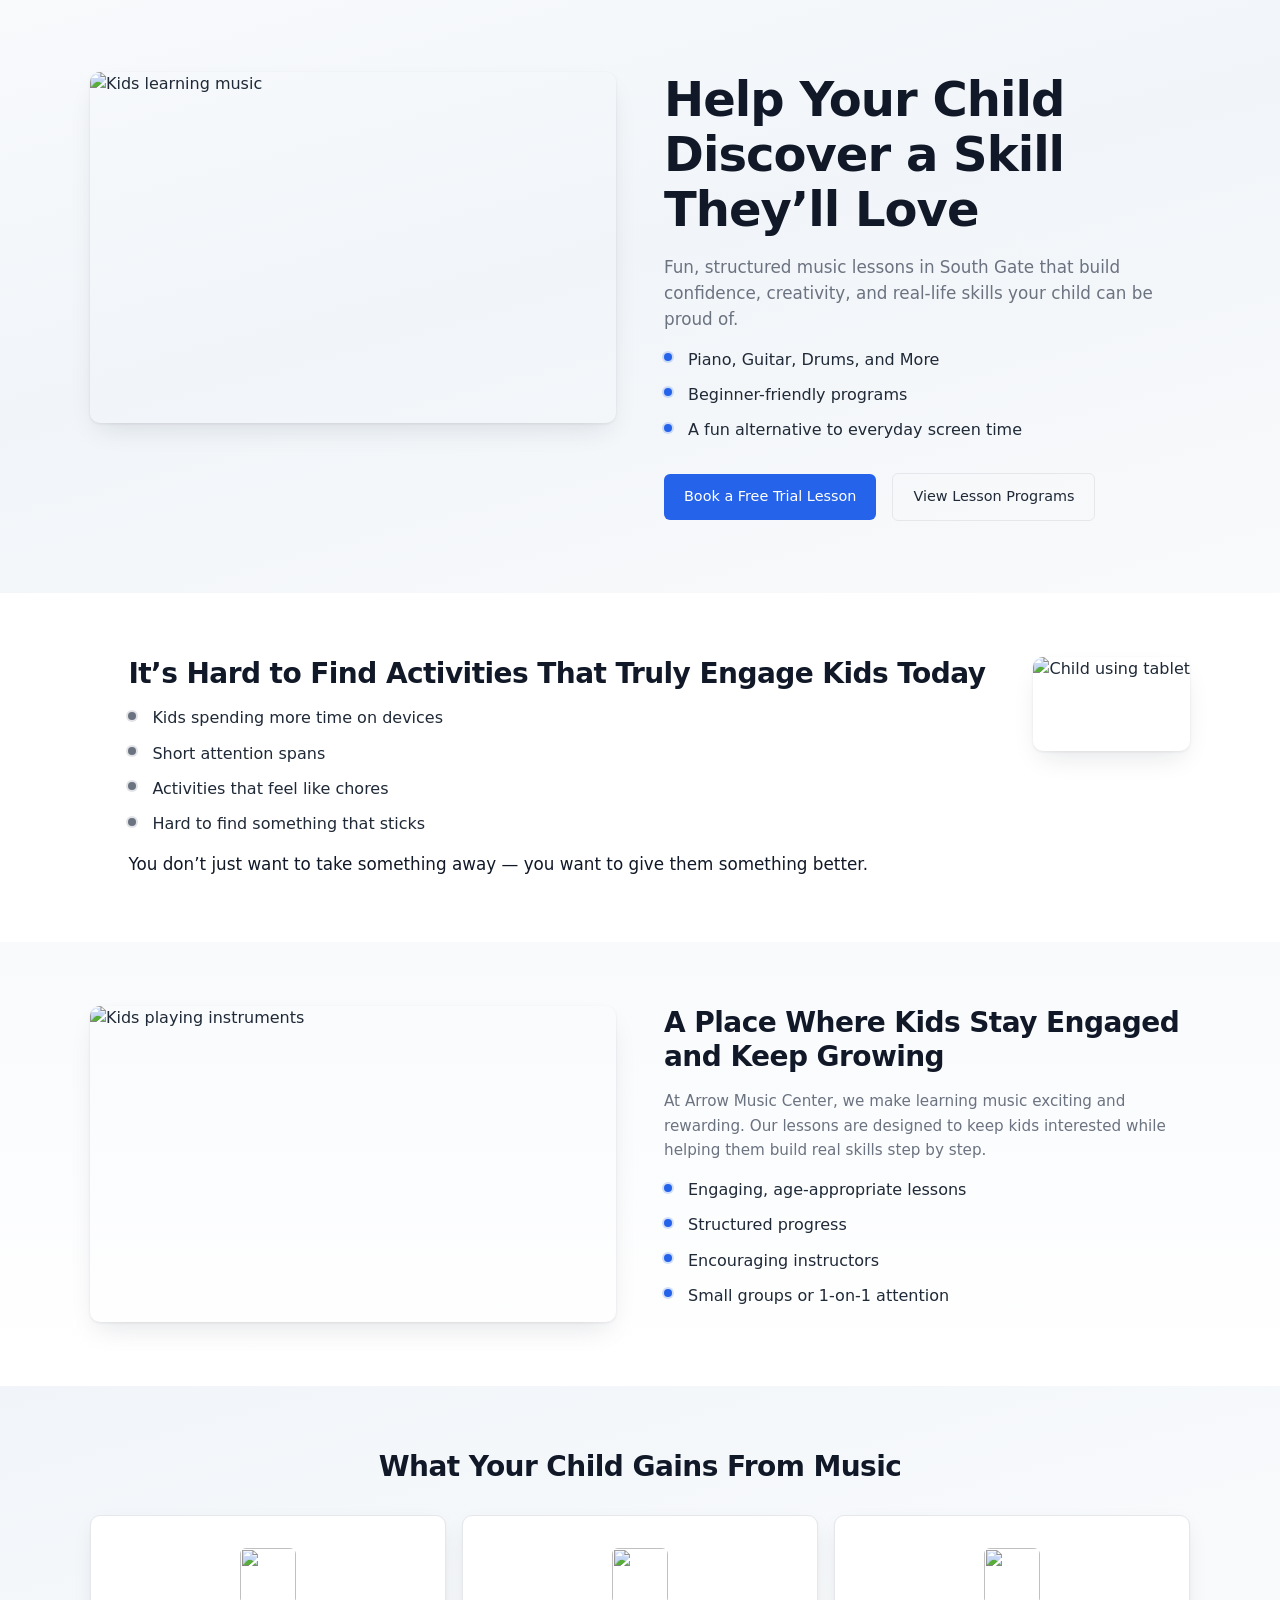
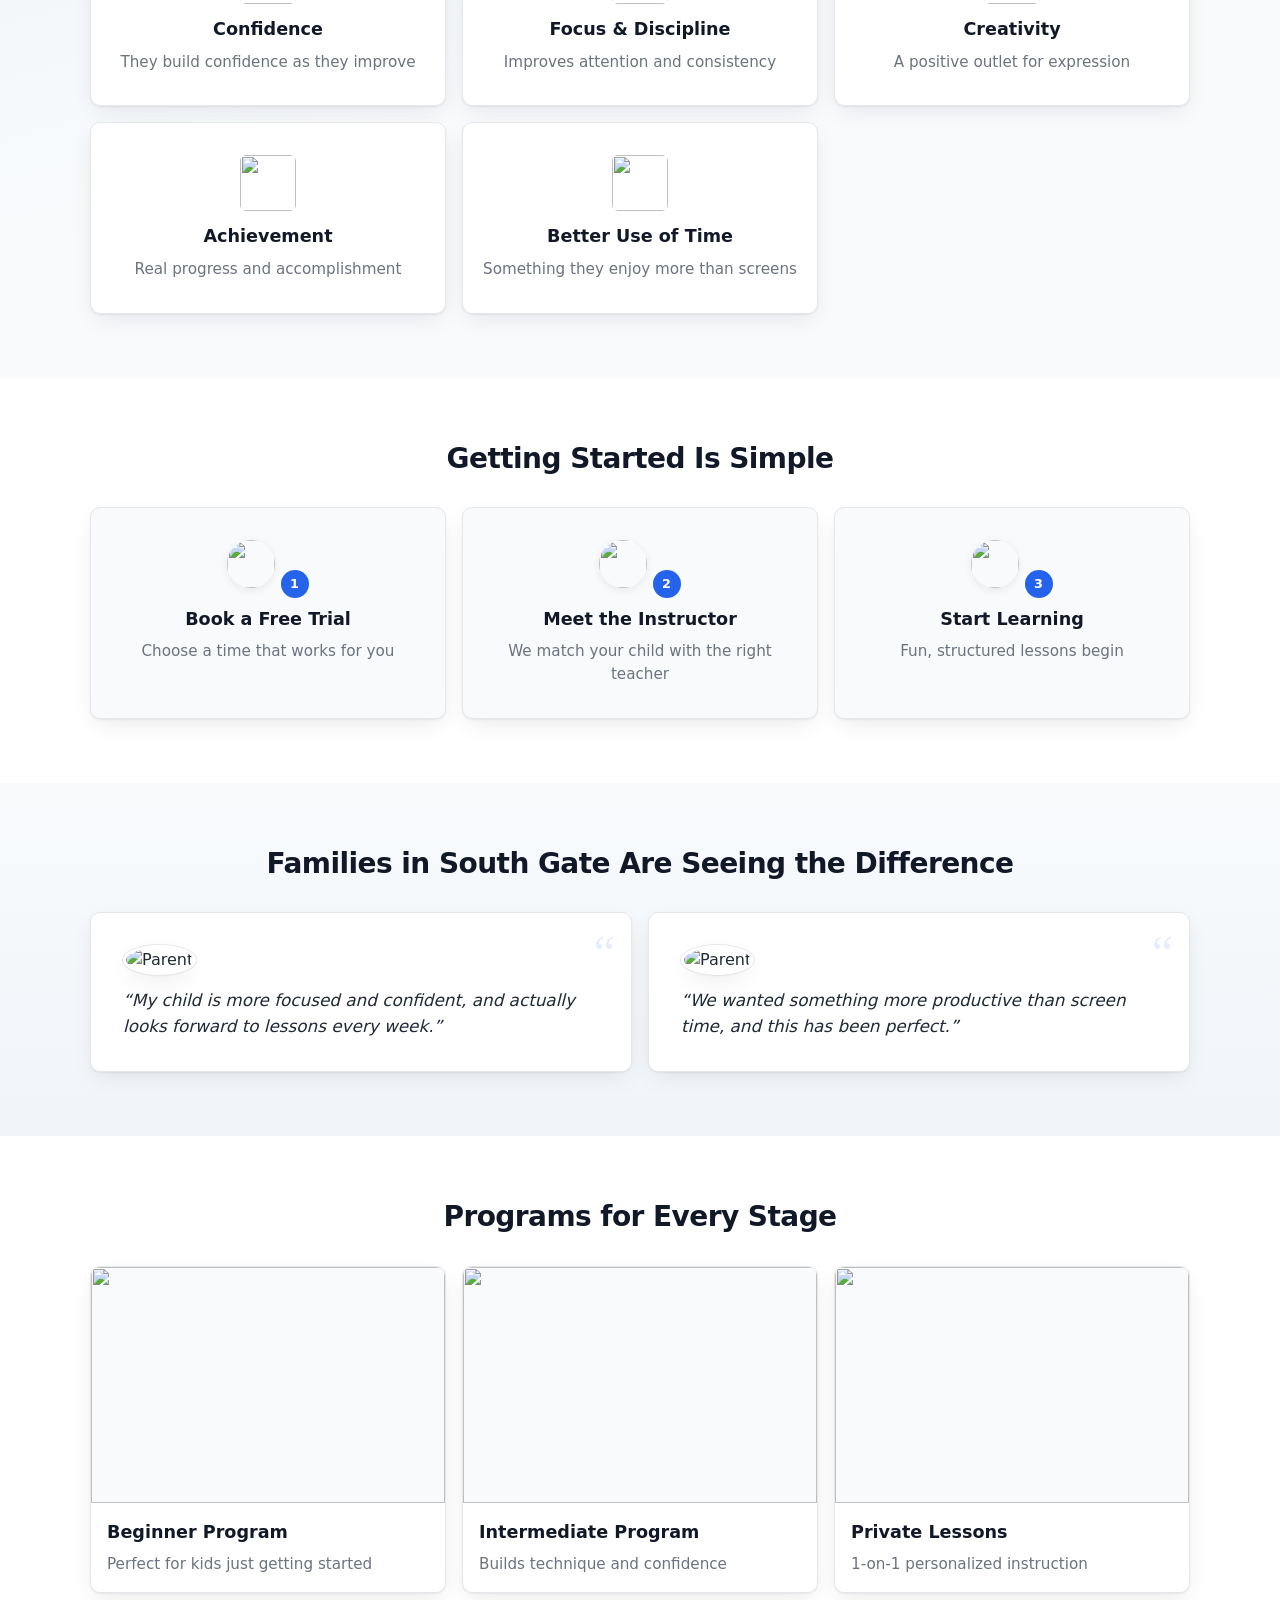
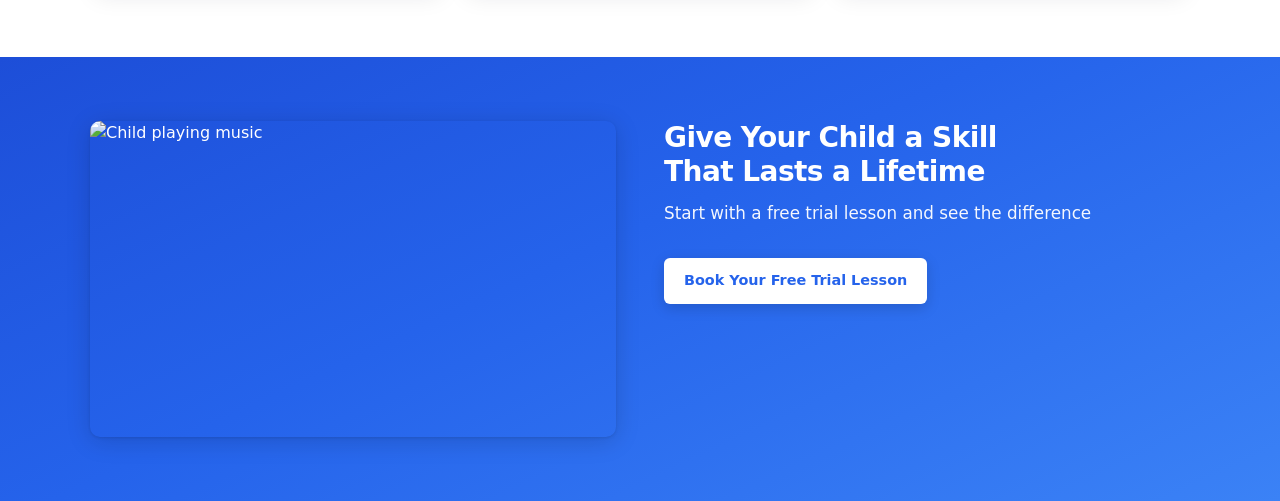
==== index.html @ cf1cf00e "Fix HTML formatting and structure" ====
<!doctype html>
<html lang="en">
  <head>
    <meta charset="UTF-8" />
    <meta name="viewport" content="width=device-width, initial-scale=1.0" />
    <title>Arrow Music Center | Music Lessons for Kids in South Gate, CA</title>
    <meta
      name="description"
      content="Fun, structured music lessons for kids in South Gate, CA. Build confidence, creativity, and real skills. Book a free trial lesson today."
    />

    <link rel="stylesheet" href="styles/home.css" />
  </head>

  <body class="page">
    <main class="home">
      <!-- HERO -->
      <section class="home__hero hero">
        <div class="hero__container">
          <div class="hero__image-wrapper">
            <img
              src="https://placehold.co/600x400"
              alt="Kids learning music"
              class="hero__image"
            />
          </div>

          <div class="hero__content">
            <h1 class="hero__title">
              Help Your Child Discover a Skill They’ll Love
            </h1>

            <p class="hero__subtitle">
              Fun, structured music lessons in South Gate that build confidence,
              creativity, and real-life skills your child can be proud of.
            </p>

            <ul class="hero__list">
              <li class="hero__item">Piano, Guitar, Drums, and More</li>
              <li class="hero__item">Beginner-friendly programs</li>
              <li class="hero__item">
                A fun alternative to everyday screen time
              </li>
            </ul>

            <div class="hero__actions">
              <a href="#contact" class="hero__cta btn btn--primary"
                >Book a Free Trial Lesson</a
              >
              <a href="#programs" class="hero__cta btn btn--secondary"
                >View Lesson Programs</a
              >
            </div>
          </div>
        </div>
      </section>

      <!-- PROBLEM -->
      <section class="home__problem problem">
        <div class="problem__container">
          <div class="problem__image-wrapper">
            <img
              src="https://placehold.co/500x300"
              alt="Child using tablet"
              class="problem__image"
            />
          </div>

          <div class="problem__content">
            <h2 class="problem__title">
              It’s Hard to Find Activities That Truly Engage Kids Today
            </h2>

            <ul class="problem__list">
              <li class="problem__item">Kids spending more time on devices</li>
              <li class="problem__item">Short attention spans</li>
              <li class="problem__item">Activities that feel like chores</li>
              <li class="problem__item">Hard to find something that sticks</li>
            </ul>

            <p class="problem__text">
              You don’t just want to take something away — you want to give them
              something better.
            </p>
          </div>
        </div>
      </section>

      <!-- SOLUTION -->
      <section class="home__solution solution">
        <div class="solution__container">
          <div class="solution__image-wrapper">
            <img
              src="https://placehold.co/500x300"
              alt="Kids playing instruments"
              class="solution__image"
            />
          </div>

          <div class="solution__content">
            <h2 class="solution__title">
              A Place Where Kids Stay Engaged and Keep Growing
            </h2>

            <p class="solution__text">
              At Arrow Music Center, we make learning music exciting and
              rewarding. Our lessons are designed to keep kids interested while
              helping them build real skills step by step.
            </p>

            <ul class="solution__list">
              <li class="solution__item">Engaging, age-appropriate lessons</li>
              <li class="solution__item">Structured progress</li>
              <li class="solution__item">Encouraging instructors</li>
              <li class="solution__item">Small groups or 1-on-1 attention</li>
            </ul>
          </div>
        </div>
      </section>

      <!-- BENEFITS -->
      <section class="home__benefits benefits">
        <div class="benefits__container">
          <h2 class="benefits__title">What Your Child Gains From Music</h2>

          <div class="benefits__grid">
            <div class="benefits__card">
              <img
                src="https://placehold.co/80x80"
                alt=""
                class="benefits__icon"
              />
              <h3 class="benefits__card-title">Confidence</h3>
              <p class="benefits__card-text">
                They build confidence as they improve
              </p>
            </div>

            <div class="benefits__card">
              <img
                src="https://placehold.co/80x80"
                alt=""
                class="benefits__icon"
              />
              <h3 class="benefits__card-title">Focus & Discipline</h3>
              <p class="benefits__card-text">
                Improves attention and consistency
              </p>
            </div>

            <div class="benefits__card">
              <img
                src="https://placehold.co/80x80"
                alt=""
                class="benefits__icon"
              />
              <h3 class="benefits__card-title">Creativity</h3>
              <p class="benefits__card-text">
                A positive outlet for expression
              </p>
            </div>

            <div class="benefits__card">
              <img
                src="https://placehold.co/80x80"
                alt=""
                class="benefits__icon"
              />
              <h3 class="benefits__card-title">Achievement</h3>
              <p class="benefits__card-text">
                Real progress and accomplishment
              </p>
            </div>

            <div class="benefits__card">
              <img
                src="https://placehold.co/80x80"
                alt=""
                class="benefits__icon"
              />
              <h3 class="benefits__card-title">Better Use of Time</h3>
              <p class="benefits__card-text">
                Something they enjoy more than screens
              </p>
            </div>
          </div>
        </div>
      </section>

      <!-- HOW IT WORKS -->
      <section class="home__steps steps">
        <div class="steps__container">
          <h2 class="steps__title">Getting Started Is Simple</h2>

          <div class="steps__list">
            <div class="steps__item">
              <img
                src="https://placehold.co/60x60"
                alt=""
                class="steps__icon"
              />
              <span class="steps__number">1</span>
              <h3 class="steps__item-title">Book a Free Trial</h3>
              <p class="steps__item-text">Choose a time that works for you</p>
            </div>

            <div class="steps__item">
              <img
                src="https://placehold.co/60x60"
                alt=""
                class="steps__icon"
              />
              <span class="steps__number">2</span>
              <h3 class="steps__item-title">Meet the Instructor</h3>
              <p class="steps__item-text">
                We match your child with the right teacher
              </p>
            </div>

            <div class="steps__item">
              <img
                src="https://placehold.co/60x60"
                alt=""
                class="steps__icon"
              />
              <span class="steps__number">3</span>
              <h3 class="steps__item-title">Start Learning</h3>
              <p class="steps__item-text">Fun, structured lessons begin</p>
            </div>
          </div>
        </div>
      </section>

      <!-- TESTIMONIALS -->
      <section class="home__testimonials testimonials">
        <div class="testimonials__container">
          <h2 class="testimonials__title">
            Families in South Gate Are Seeing the Difference
          </h2>

          <div class="testimonials__list">
            <blockquote class="testimonials__item">
              <img
                src="https://placehold.co/60x60"
                alt="Parent"
                class="testimonials__avatar"
              />
              <p class="testimonials__text">
                “My child is more focused and confident, and actually looks
                forward to lessons every week.”
              </p>
            </blockquote>

            <blockquote class="testimonials__item">
              <img
                src="https://placehold.co/60x60"
                alt="Parent"
                class="testimonials__avatar"
              />
              <p class="testimonials__text">
                “We wanted something more productive than screen time, and this
                has been perfect.”
              </p>
            </blockquote>
          </div>
        </div>
      </section>

      <!-- PROGRAMS -->
      <section id="programs" class="home__programs programs">
        <div class="programs__container">
          <h2 class="programs__title">Programs for Every Stage</h2>

          <div class="programs__grid">
            <div class="programs__card">
              <div class="programs__image-wrapper">
                <img
                  src="https://placehold.co/300x200"
                  alt=""
                  class="programs__image"
                />
              </div>
              <h3 class="programs__card-title">Beginner Program</h3>
              <p class="programs__card-text">
                Perfect for kids just getting started
              </p>
            </div>

            <div class="programs__card">
              <div class="programs__image-wrapper">
                <img
                  src="https://placehold.co/300x200"
                  alt=""
                  class="programs__image"
                />
              </div>
              <h3 class="programs__card-title">Intermediate Program</h3>
              <p class="programs__card-text">Builds technique and confidence</p>
            </div>

            <div class="programs__card">
              <div class="programs__image-wrapper">
                <img
                  src="https://placehold.co/300x200"
                  alt=""
                  class="programs__image"
                />
              </div>
              <h3 class="programs__card-title">Private Lessons</h3>
              <p class="programs__card-text">1-on-1 personalized instruction</p>
            </div>
          </div>
        </div>
      </section>

      <!-- FINAL CTA -->
      <section id="contact" class="home__cta cta">
        <div class="cta__container">
          <div class="cta__image-wrapper">
            <img
              src="https://placehold.co/500x300"
              alt="Child playing music"
              class="cta__image"
            />
          </div>

          <div class="cta__content">
            <h2 class="cta__title">
              Give Your Child a Skill That Lasts a Lifetime
            </h2>

            <p class="cta__text">
              Start with a free trial lesson and see the difference
            </p>

            <a href="/contact" class="cta__button btn btn--primary">
              Book Your Free Trial Lesson
            </a>
          </div>
        </div>
      </section>
    </main>
  </body>
</html>
---- styles/home.css ----
/* =========================
   CSS VARIABLES
========================= */
:root {
  --color-primary: #2563eb;
  --color-primary-light: #3b82f6;
  --color-secondary: #111827;
  --color-text: #1f2937;
  --color-muted: #6b7280;
  --color-bg: #ffffff;
  --color-bg-light: #f9fafb;
  --color-border: #e5e7eb;

  --radius-sm: 6px;
  --radius-md: 10px;

  --spacing-xs: 0.5rem;
  --spacing-sm: 0.75rem;
  --spacing-md: 1rem;
  --spacing-lg: 2rem;
  --spacing-xl: 3rem;

  --container-width: 1100px;

  --shadow-image:
    0 1px 3px rgb(15 23 42 / 0.08),
    0 12px 28px -8px rgb(15 23 42 / 0.12);
  --shadow-card:
    0 1px 2px rgb(15 23 42 / 0.06),
    0 8px 24px -6px rgb(15 23 42 / 0.1);
}

/* =========================
   RESET
========================= */
*,
*::before,
*::after {
  box-sizing: border-box;
  margin: 0;
  padding: 0;
}

body {
  font-family:
    system-ui,
    -apple-system,
    sans-serif;
  color: var(--color-text);
  background: var(--color-bg);
  line-height: 1.5;
}

/* =========================
   GLOBAL
========================= */
.home section {
  padding: clamp(2.5rem, 6vw, 4rem) var(--spacing-md);
}

.home section.hero {
  padding: clamp(2.75rem, 8vw, 4.5rem) var(--spacing-md);
}

.hero__container,
.problem__container,
.solution__container,
.benefits__container,
.steps__container,
.testimonials__container,
.programs__container,
.cta__container {
  max-width: var(--container-width);
  margin: 0 auto;
}

/* =========================
   TYPOGRAPHY
========================= */
h1,
h2,
h3 {
  color: var(--color-secondary);
}

.hero__title {
  font-size: clamp(1.875rem, 4vw + 1rem, 2.25rem);
  font-weight: 700;
  line-height: 1.15;
  letter-spacing: -0.02em;
  margin-bottom: var(--spacing-md);
  max-width: 20ch;
  margin-inline: auto;
}

.hero__subtitle {
  font-size: 1.05rem;
  line-height: 1.55;
  color: var(--color-muted);
  margin-bottom: var(--spacing-md);
  max-width: 36rem;
  margin-inline: auto;
}

h2 {
  font-size: 1.5rem;
  margin-bottom: var(--spacing-md);
}

.problem__title,
.solution__title,
.benefits__title,
.steps__title,
.testimonials__title,
.programs__title {
  font-weight: 700;
  line-height: 1.2;
  letter-spacing: -0.02em;
}

.problem__text,
.solution__text {
  line-height: 1.6;
  color: var(--color-muted);
}

.solution__text {
  margin-bottom: var(--spacing-md);
}

h3 {
  font-size: 1.1rem;
  margin-bottom: var(--spacing-xs);
}

p {
  font-size: 0.95rem;
}

/* =========================
   BUTTONS
========================= */
.btn {
  display: inline-block;
  padding: 0.75rem 1.25rem;
  border-radius: var(--radius-sm);
  text-decoration: none;
  font-size: 0.9rem;
}

.btn--primary {
  background: var(--color-primary);
  color: #fff;
}

.btn--secondary {
  border: 1px solid var(--color-border);
  color: var(--color-text);
}

/* =========================
   HERO
========================= */
.hero {
  text-align: center;
  background: linear-gradient(165deg, #f8fafc 0%, #f1f5f9 45%, #f9fafb 100%);
}

.hero__image-wrapper {
  border-radius: var(--radius-md);
  overflow: hidden;
  box-shadow:
    0 1px 3px rgb(15 23 42 / 0.08),
    0 12px 28px -8px rgb(15 23 42 / 0.12);
  aspect-ratio: 3 / 2;
  max-width: 560px;
  margin-inline: auto;
}

.hero__image {
  display: block;
  width: 100%;
  height: 100%;
  object-fit: cover;
  border-radius: 0;
}

.hero__list {
  list-style: none;
  margin-bottom: var(--spacing-lg);
  text-align: left;
  max-width: 22rem;
  margin-inline: auto;
}

.hero__item {
  position: relative;
  padding-left: 1.5rem;
  margin-bottom: var(--spacing-sm);
  line-height: 1.45;
}

.hero__item:last-child {
  margin-bottom: 0;
}

.hero__item::before {
  content: "";
  position: absolute;
  left: 0;
  top: 0.35em;
  width: 0.5rem;
  height: 0.5rem;
  border-radius: 50%;
  background: var(--color-primary);
  box-shadow: 0 0 0 2px rgb(37 99 235 / 0.2);
}

.hero__actions {
  display: flex;
  flex-direction: column;
  gap: var(--spacing-md);
  align-items: stretch;
}

.hero__actions .btn {
  text-align: center;
}

/* =========================
   PROBLEM
========================= */
.problem {
  background: #fff;
}

.problem__image-wrapper {
  border-radius: var(--radius-md);
  overflow: hidden;
  box-shadow: var(--shadow-image);
  aspect-ratio: 5 / 3;
  max-width: 520px;
  margin-inline: auto;
}

.problem__image {
  display: block;
  width: 100%;
  height: 100%;
  object-fit: cover;
}

.problem__list {
  list-style: none;
  margin-bottom: var(--spacing-md);
}

.problem__item {
  position: relative;
  padding-left: 1.5rem;
  margin-bottom: var(--spacing-sm);
  line-height: 1.45;
}

.problem__item:last-child {
  margin-bottom: 0;
}

.problem__item::before {
  content: "";
  position: absolute;
  left: 0;
  top: 0.35em;
  width: 0.5rem;
  height: 0.5rem;
  border-radius: 50%;
  background: var(--color-muted);
  box-shadow: 0 0 0 2px rgb(107 114 128 / 0.2);
}

.problem__text {
  font-size: 1.05rem;
  font-weight: 500;
  color: var(--color-secondary);
}

/* =========================
   SOLUTION
========================= */
.solution {
  background: linear-gradient(180deg, #f8fafc 0%, #fff 100%);
}

.solution__image-wrapper {
  border-radius: var(--radius-md);
  overflow: hidden;
  box-shadow: var(--shadow-image);
  aspect-ratio: 5 / 3;
  max-width: 520px;
  margin-inline: auto;
}

.solution__image {
  display: block;
  width: 100%;
  height: 100%;
  object-fit: cover;
}

.solution__list {
  list-style: none;
}

.solution__item {
  position: relative;
  padding-left: 1.5rem;
  margin-bottom: var(--spacing-sm);
  line-height: 1.45;
}

.solution__item:last-child {
  margin-bottom: 0;
}

.solution__item::before {
  content: "";
  position: absolute;
  left: 0;
  top: 0.35em;
  width: 0.5rem;
  height: 0.5rem;
  border-radius: 50%;
  background: var(--color-primary);
  box-shadow: 0 0 0 2px rgb(37 99 235 / 0.2);
}

/* =========================
   CTA IMAGE (shared)
========================= */
.cta__image-wrapper {
  border-radius: var(--radius-md);
  overflow: hidden;
  box-shadow:
    0 4px 24px rgb(0 0 0 / 0.15),
    0 1px 3px rgb(0 0 0 / 0.1);
  aspect-ratio: 5 / 3;
  max-width: 520px;
  margin-inline: auto;
}

.cta__image {
  display: block;
  width: 100%;
  height: 100%;
  object-fit: cover;
}

/* =========================
   BENEFITS
========================= */
.benefits {
  background: linear-gradient(165deg, #f1f5f9 0%, #f8fafc 50%, #f9fafb 100%);
}

.benefits__title {
  text-align: center;
  max-width: 22ch;
  margin-inline: auto;
  margin-bottom: var(--spacing-lg);
}

.benefits__grid {
  display: grid;
  gap: var(--spacing-md);
}

.benefits__card {
  background: #fff;
  border: 1px solid var(--color-border);
  padding: var(--spacing-lg) var(--spacing-md);
  border-radius: var(--radius-md);
  text-align: center;
  box-shadow: var(--shadow-card);
  transition:
    transform 0.2s ease,
    box-shadow 0.2s ease;
}

.benefits__card:hover {
  transform: translateY(-2px);
  box-shadow:
    0 2px 8px rgb(15 23 42 / 0.08),
    0 16px 32px -12px rgb(15 23 42 / 0.14);
}

.benefits__icon {
  width: 56px;
  height: 56px;
  margin-inline: auto;
  margin-bottom: var(--spacing-sm);
  border-radius: var(--radius-sm);
  object-fit: cover;
}

.benefits__card-text {
  color: var(--color-muted);
  line-height: 1.5;
}

/* =========================
   STEPS
========================= */
.steps {
  background: #fff;
}

.steps__title {
  text-align: center;
  max-width: 22ch;
  margin-inline: auto;
  margin-bottom: var(--spacing-lg);
}

.steps__list {
  display: grid;
  gap: var(--spacing-md);
}

.steps__item {
  position: relative;
  background: var(--color-bg-light);
  border: 1px solid var(--color-border);
  border-radius: var(--radius-md);
  padding: var(--spacing-lg) var(--spacing-md);
  text-align: center;
  box-shadow: var(--shadow-card);
}

.steps__icon {
  width: 48px;
  height: 48px;
  margin-inline: auto;
  margin-bottom: var(--spacing-sm);
  border-radius: 50%;
  object-fit: cover;
  box-shadow: 0 2px 8px rgb(15 23 42 / 0.08);
}

.steps__number {
  display: inline-flex;
  align-items: center;
  justify-content: center;
  min-width: 1.75rem;
  height: 1.75rem;
  padding: 0 0.4rem;
  margin-bottom: var(--spacing-xs);
  font-size: 0.8rem;
  font-weight: 700;
  color: #fff;
  background: var(--color-primary);
  border-radius: 999px;
}

.steps__item-text {
  color: var(--color-muted);
  font-size: 0.95rem;
  line-height: 1.5;
}

/* =========================
   TESTIMONIALS
========================= */
.testimonials {
  background: linear-gradient(180deg, #f8fafc 0%, #f1f5f9 100%);
}

.testimonials__title {
  text-align: center;
  max-width: 28ch;
  margin-inline: auto;
  margin-bottom: var(--spacing-lg);
}

.testimonials__list {
  display: grid;
  gap: var(--spacing-md);
}

.testimonials__item {
  position: relative;
  background: #fff;
  border: 1px solid var(--color-border);
  padding: var(--spacing-lg);
  border-radius: var(--radius-md);
  box-shadow: var(--shadow-card);
}

.testimonials__item::before {
  content: "“";
  position: absolute;
  top: var(--spacing-md);
  right: var(--spacing-md);
  font-size: 3rem;
  line-height: 1;
  font-family: Georgia, "Times New Roman", serif;
  color: rgb(37 99 235 / 0.12);
  pointer-events: none;
}

.testimonials__avatar {
  width: 56px;
  height: 56px;
  border-radius: 50%;
  margin-bottom: var(--spacing-sm);
  object-fit: cover;
  border: 3px solid #fff;
  box-shadow: 0 0 0 1px var(--color-border), var(--shadow-card);
}

.testimonials__text {
  position: relative;
  font-size: 1.05rem;
  line-height: 1.55;
  color: var(--color-text);
  font-style: italic;
}

/* =========================
   PROGRAMS
========================= */
.programs {
  background: #fff;
}

.programs__title {
  text-align: center;
  max-width: 22ch;
  margin-inline: auto;
  margin-bottom: var(--spacing-lg);
}

.programs__grid {
  display: grid;
  gap: var(--spacing-md);
}

.programs__card {
  display: flex;
  flex-direction: column;
  height: 100%;
  border: 1px solid var(--color-border);
  border-radius: var(--radius-md);
  overflow: hidden;
  background: #fff;
  box-shadow: var(--shadow-card);
  transition:
    transform 0.2s ease,
    box-shadow 0.2s ease;
}

.programs__card:hover {
  transform: translateY(-3px);
  box-shadow:
    0 4px 12px rgb(15 23 42 / 0.08),
    0 20px 40px -16px rgb(15 23 42 / 0.15);
}

.programs__image-wrapper {
  overflow: hidden;
  aspect-ratio: 3 / 2;
  background: var(--color-bg-light);
}

.programs__image {
  display: block;
  width: 100%;
  height: 100%;
  object-fit: cover;
  transition: transform 0.35s ease;
}

.programs__card:hover .programs__image {
  transform: scale(1.04);
}

.programs__card-title,
.programs__card-text {
  padding-inline: var(--spacing-md);
}

.programs__card-title {
  margin-top: var(--spacing-md);
  margin-bottom: var(--spacing-xs);
}

.programs__card-text {
  padding-bottom: var(--spacing-md);
  color: var(--color-muted);
  line-height: 1.5;
}

/* =========================
   CTA
========================= */
.cta {
  text-align: center;
  background: linear-gradient(
    155deg,
    #1d4ed8 0%,
    var(--color-primary) 45%,
    #3b82f6 100%
  );
  color: #fff;
}

.cta__title {
  color: #fff;
  font-weight: 700;
  line-height: 1.2;
  letter-spacing: -0.02em;
  margin-bottom: var(--spacing-sm);
  max-width: 22ch;
  margin-inline: auto;
}

.cta__text {
  margin-bottom: var(--spacing-lg);
  font-size: 1.05rem;
  line-height: 1.55;
  opacity: 0.95;
  max-width: 36rem;
  margin-inline: auto;
}

.cta__button {
  display: inline-block;
  background: #fff;
  color: var(--color-primary);
  font-weight: 600;
  box-shadow: 0 4px 14px rgb(0 0 0 / 0.15);
  transition:
    transform 0.15s ease,
    box-shadow 0.15s ease;
}

.cta__button:hover {
  transform: translateY(-1px);
  box-shadow: 0 6px 20px rgb(0 0 0 / 0.2);
}

/* =========================
   RESPONSIVE
========================= */

/* Headline-first stacking on small screens */
@media (max-width: 1023px) {
  .hero__container,
  .problem__container,
  .solution__container,
  .cta__container {
    display: flex;
    flex-direction: column;
    gap: var(--spacing-lg);
  }

  .hero__content,
  .problem__content,
  .solution__content,
  .cta__content {
    order: -1;
  }
}

/* Tablet */
@media (min-width: 640px) {
  .hero__title {
    font-size: 2.5rem;
    max-width: 24ch;
  }

  h2 {
    font-size: 1.75rem;
  }

  .hero__actions {
    flex-direction: row;
    justify-content: center;
  }

  .benefits__grid {
    grid-template-columns: repeat(2, 1fr);
  }

  .steps__list {
    grid-template-columns: repeat(3, 1fr);
  }

  .programs__grid {
    grid-template-columns: repeat(3, 1fr);
  }
}

/* Desktop */
@media (min-width: 1024px) {
  .solution__container {
    display: grid;
    grid-template-columns: 1fr 1fr;
    gap: var(--spacing-xl);
    align-items: start;
    text-align: left;
  }

  .problem__container {
    display: flex;
    flex-direction: row-reverse;
    align-items: start;
    gap: var(--spacing-xl);
    text-align: left;
  }

  .cta__container {
    display: grid;
    grid-template-columns: 1fr 1fr;
    gap: var(--spacing-xl);
    align-items: start;
    text-align: left;
  }

  .problem__image-wrapper,
  .solution__image-wrapper,
  .cta__image-wrapper {
    margin-inline: 0;
    max-width: none;
  }

  .cta__title {
    margin-inline: 0;
    max-width: 18ch;
  }

  .cta__text {
    margin-inline: 0;
  }

  .cta {
    text-align: left;
  }

  .hero__container {
    display: grid;
    grid-template-columns: 1fr 1fr;
    gap: var(--spacing-xl);
    align-items: start;
    text-align: left;
  }

  .hero__title {
    font-size: 3rem;
    max-width: 22ch;
    margin-inline: 0;
  }

  .hero__subtitle {
    margin-inline: 0;
  }

  .hero__list {
    margin-inline: 0;
    max-width: none;
  }

  .hero__image-wrapper {
    margin-inline: 0;
    max-width: none;
  }

  .hero__actions {
    flex-direction: row;
    flex-wrap: wrap;
    justify-content: flex-start;
    align-items: center;
  }

  .hero__actions .btn {
    text-align: center;
  }

  .benefits__title,
  .steps__title,
  .testimonials__title,
  .programs__title {
    max-width: none;
    margin-inline: 0;
  }

  .benefits__grid {
    grid-template-columns: repeat(3, 1fr);
  }

  .testimonials__list {
    grid-template-columns: repeat(2, 1fr);
  }
}
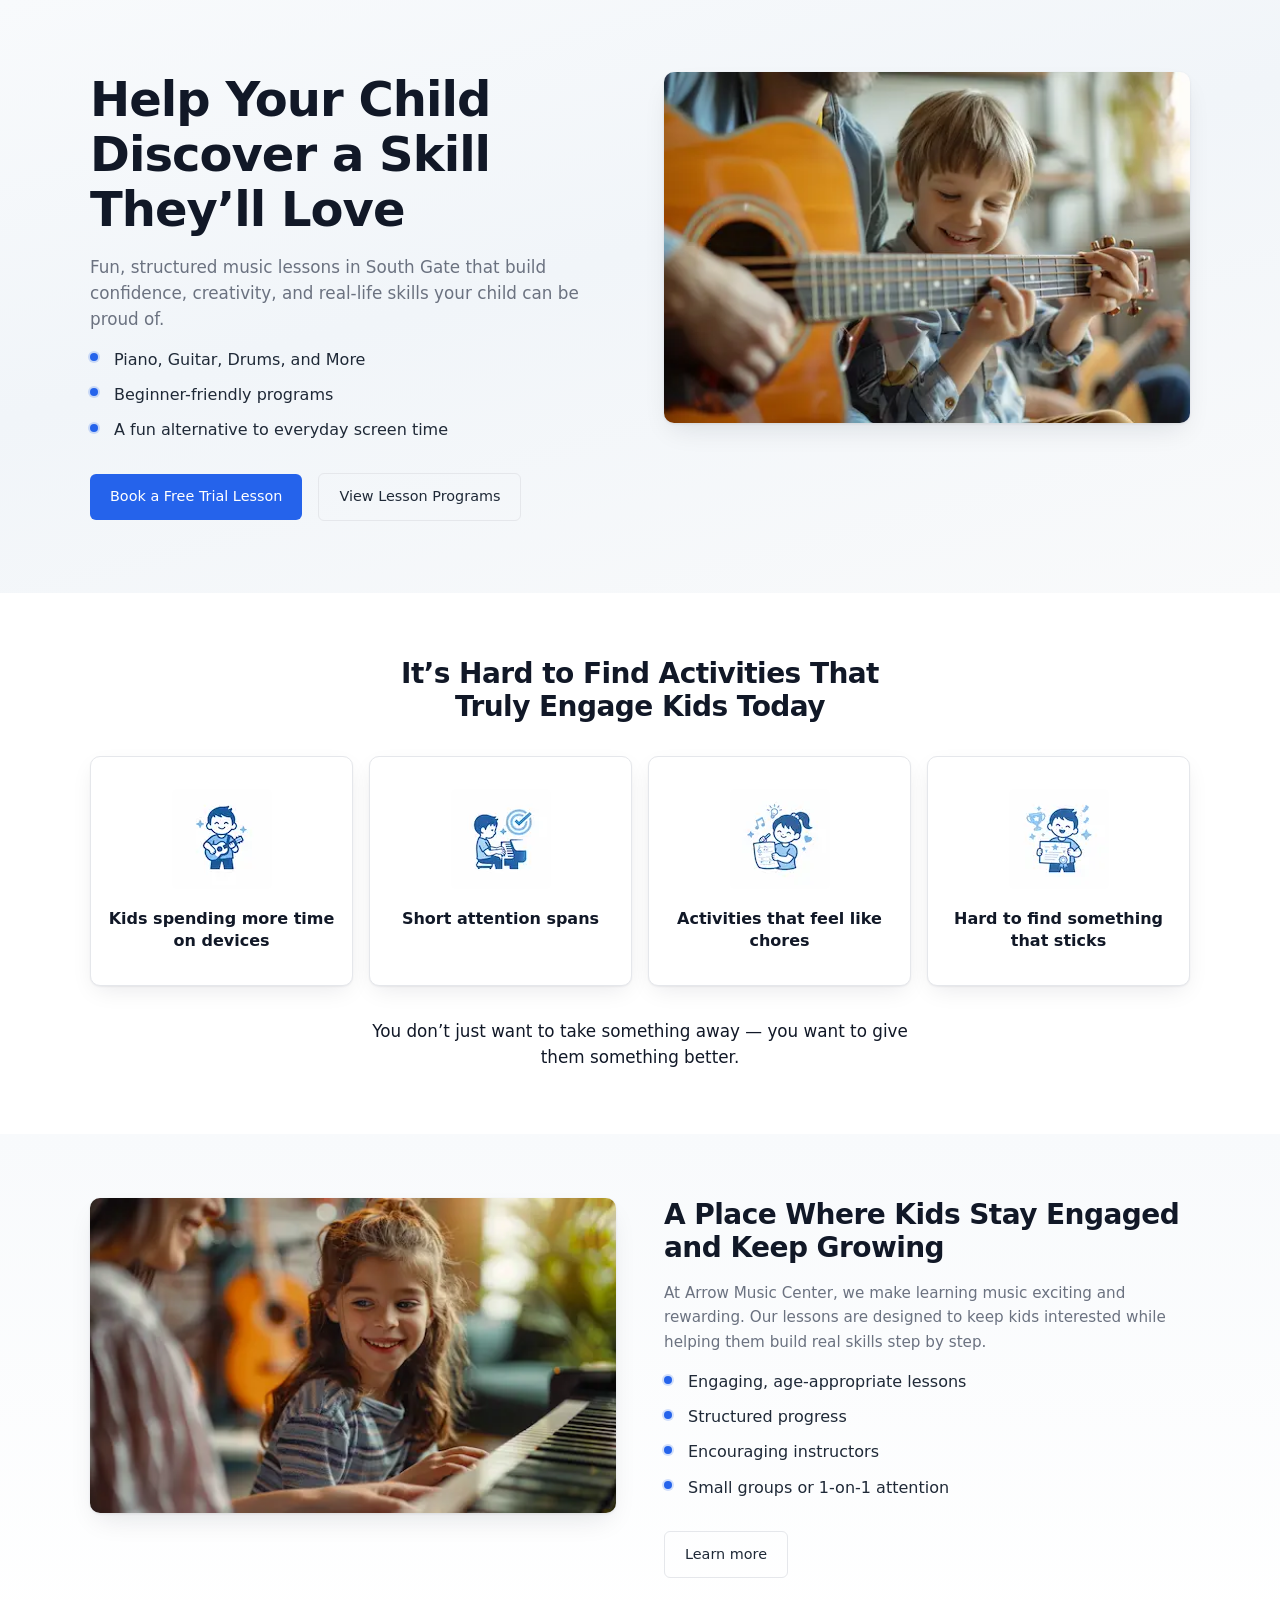
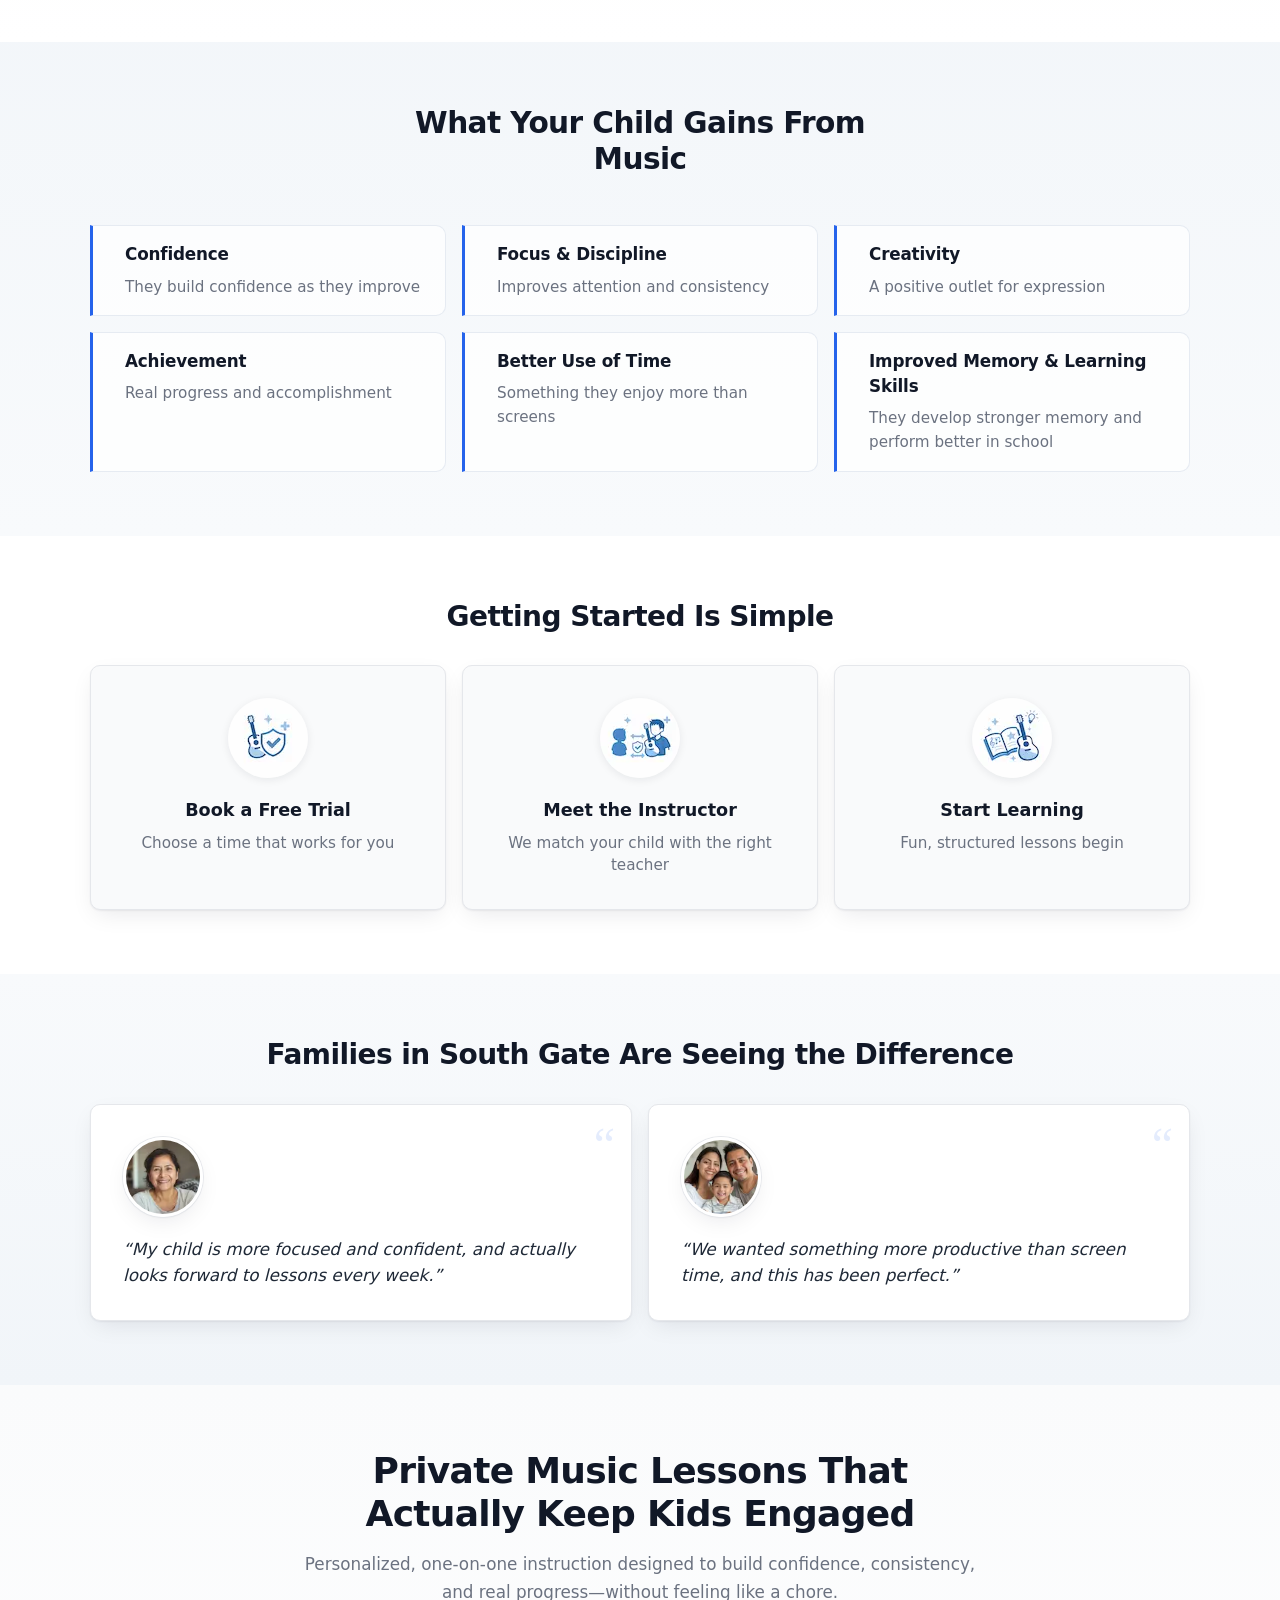
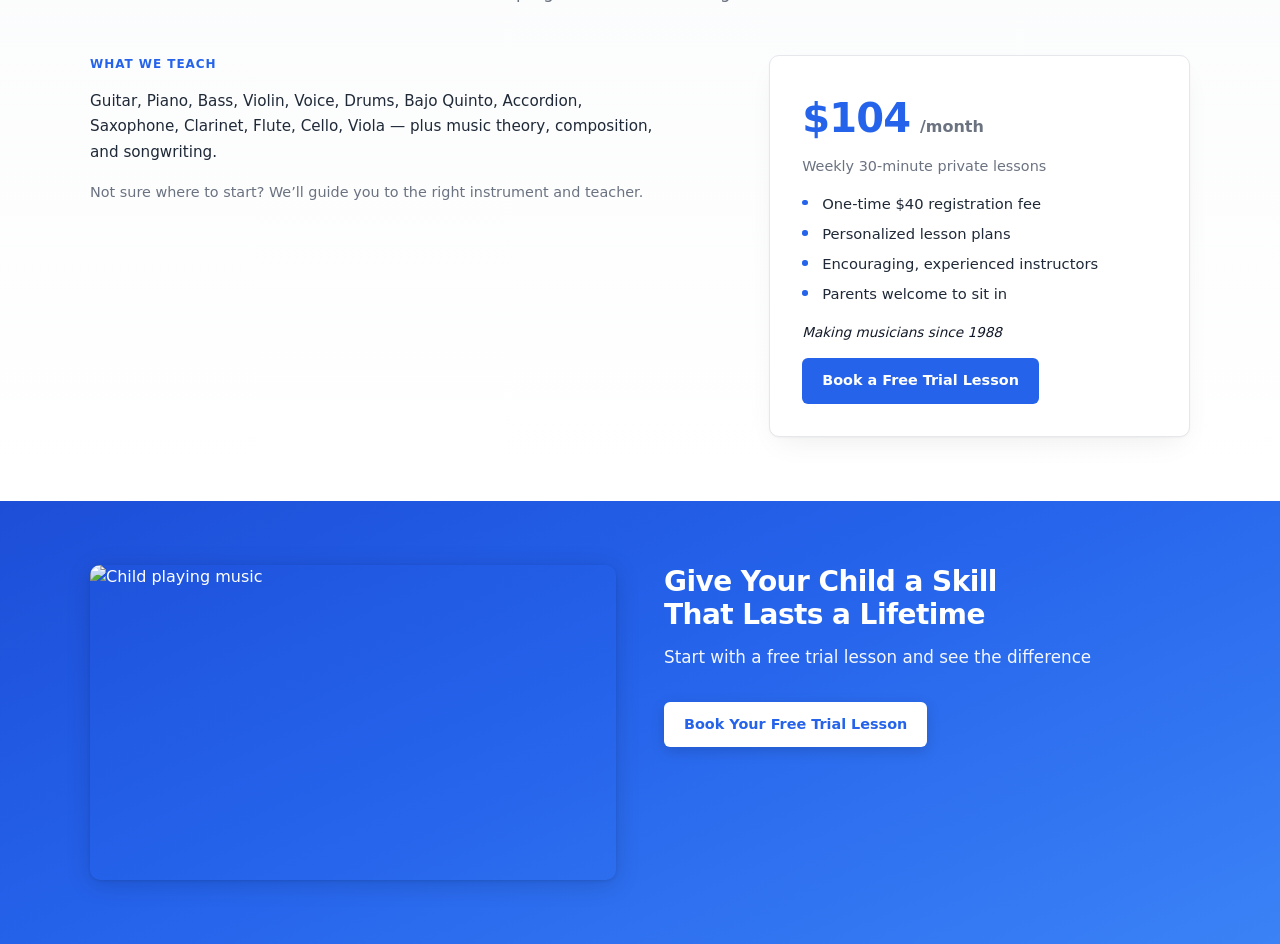
==== commit b4e7236e: "Refine homepage layout, benefits, and programs section - Split global vs home styles; hero, problem/" ====
--- a/index.html
+++ b/index.html
@@ -9,6 +9,7 @@
       content="Fun, structured music lessons for kids in South Gate, CA. Build confidence, creativity, and real skills. Book a free trial lesson today."
     />
 
+    <link rel="stylesheet" href="styles/global.css" />
     <link rel="stylesheet" href="styles/home.css" />
   </head>
 
@@ -19,7 +20,7 @@
         <div class="hero__container">
           <div class="hero__image-wrapper">
             <img
-              src="https://placehold.co/600x400"
+              src="/images/home/arrow-home-hero.webp"
               alt="Kids learning music"
               class="hero__image"
             />
@@ -58,31 +59,56 @@
       <!-- PROBLEM -->
       <section class="home__problem problem">
         <div class="problem__container">
-          <div class="problem__image-wrapper">
-            <img
-              src="https://placehold.co/500x300"
-              alt="Child using tablet"
-              class="problem__image"
-            />
-          </div>
-
-          <div class="problem__content">
-            <h2 class="problem__title">
-              It’s Hard to Find Activities That Truly Engage Kids Today
-            </h2>
-
-            <ul class="problem__list">
-              <li class="problem__item">Kids spending more time on devices</li>
-              <li class="problem__item">Short attention spans</li>
-              <li class="problem__item">Activities that feel like chores</li>
-              <li class="problem__item">Hard to find something that sticks</li>
-            </ul>
-
-            <p class="problem__text">
-              You don’t just want to take something away — you want to give them
-              something better.
-            </p>
-          </div>
+          <h2 class="problem__title">
+            It’s Hard to Find Activities That Truly Engage Kids Today
+          </h2>
+
+          <div class="problem__grid">
+            <div class="problem__card">
+              <img
+                src="/images/home/home-icon-confidence.webp"
+                alt=""
+                class="problem__icon"
+              />
+              <p class="problem__card-text">
+                Kids spending more time on devices
+              </p>
+            </div>
+
+            <div class="problem__card">
+              <img
+                src="/images/home/home-icon-focus.webp"
+                alt=""
+                class="problem__icon"
+              />
+              <p class="problem__card-text">Short attention spans</p>
+            </div>
+
+            <div class="problem__card">
+              <img
+                src="/images/home/home-icon-creativity.webp"
+                alt=""
+                class="problem__icon"
+              />
+              <p class="problem__card-text">Activities that feel like chores</p>
+            </div>
+
+            <div class="problem__card">
+              <img
+                src="/images/home/home-icon-achievement.webp"
+                alt=""
+                class="problem__icon"
+              />
+              <p class="problem__card-text">
+                Hard to find something that sticks
+              </p>
+            </div>
+          </div>
+
+          <p class="problem__closing">
+            You don’t just want to take something away — you want to give them
+            something better.
+          </p>
         </div>
       </section>
 
@@ -91,7 +117,7 @@
         <div class="solution__container">
           <div class="solution__image-wrapper">
             <img
-              src="https://placehold.co/500x300"
+              src="/images/home/arrow-home-solution.webp"
               alt="Kids playing instruments"
               class="solution__image"
             />
@@ -114,6 +140,10 @@
               <li class="solution__item">Encouraging instructors</li>
               <li class="solution__item">Small groups or 1-on-1 attention</li>
             </ul>
+
+            <a href="#programs" class="solution__cta btn btn--secondary"
+              >Learn more</a
+            >
           </div>
         </div>
       </section>
@@ -123,64 +153,47 @@
         <div class="benefits__container">
           <h2 class="benefits__title">What Your Child Gains From Music</h2>
 
-          <div class="benefits__grid">
-            <div class="benefits__card">
-              <img
-                src="https://placehold.co/80x80"
-                alt=""
-                class="benefits__icon"
-              />
-              <h3 class="benefits__card-title">Confidence</h3>
-              <p class="benefits__card-text">
+          <div class="benefits__blocks">
+            <div class="benefits__block">
+              <h3 class="benefits__block-title">Confidence</h3>
+              <p class="benefits__block-text">
                 They build confidence as they improve
               </p>
             </div>
 
-            <div class="benefits__card">
-              <img
-                src="https://placehold.co/80x80"
-                alt=""
-                class="benefits__icon"
-              />
-              <h3 class="benefits__card-title">Focus & Discipline</h3>
-              <p class="benefits__card-text">
+            <div class="benefits__block">
+              <h3 class="benefits__block-title">Focus &amp; Discipline</h3>
+              <p class="benefits__block-text">
                 Improves attention and consistency
               </p>
             </div>
 
-            <div class="benefits__card">
-              <img
-                src="https://placehold.co/80x80"
-                alt=""
-                class="benefits__icon"
-              />
-              <h3 class="benefits__card-title">Creativity</h3>
-              <p class="benefits__card-text">
+            <div class="benefits__block">
+              <h3 class="benefits__block-title">Creativity</h3>
+              <p class="benefits__block-text">
                 A positive outlet for expression
               </p>
             </div>
 
-            <div class="benefits__card">
-              <img
-                src="https://placehold.co/80x80"
-                alt=""
-                class="benefits__icon"
-              />
-              <h3 class="benefits__card-title">Achievement</h3>
-              <p class="benefits__card-text">
+            <div class="benefits__block">
+              <h3 class="benefits__block-title">Achievement</h3>
+              <p class="benefits__block-text">
                 Real progress and accomplishment
               </p>
             </div>
 
-            <div class="benefits__card">
-              <img
-                src="https://placehold.co/80x80"
-                alt=""
-                class="benefits__icon"
-              />
-              <h3 class="benefits__card-title">Better Use of Time</h3>
-              <p class="benefits__card-text">
+            <div class="benefits__block">
+              <h3 class="benefits__block-title">Better Use of Time</h3>
+              <p class="benefits__block-text">
                 Something they enjoy more than screens
+              </p>
+            </div>
+            <div class="benefits__block">
+              <h3 class="benefits__block-title">
+                Improved Memory & Learning Skills
+              </h3>
+              <p class="benefits__block-text">
+                They develop stronger memory and perform better in school
               </p>
             </div>
           </div>
@@ -195,22 +208,20 @@
           <div class="steps__list">
             <div class="steps__item">
               <img
-                src="https://placehold.co/60x60"
+                src="/images/home/home-step1.webp"
                 alt=""
                 class="steps__icon"
               />
-              <span class="steps__number">1</span>
               <h3 class="steps__item-title">Book a Free Trial</h3>
               <p class="steps__item-text">Choose a time that works for you</p>
             </div>
 
             <div class="steps__item">
               <img
-                src="https://placehold.co/60x60"
+                src="/images/home/home-step2.webp"
                 alt=""
                 class="steps__icon"
               />
-              <span class="steps__number">2</span>
               <h3 class="steps__item-title">Meet the Instructor</h3>
               <p class="steps__item-text">
                 We match your child with the right teacher
@@ -219,11 +230,10 @@
 
             <div class="steps__item">
               <img
-                src="https://placehold.co/60x60"
+                src="/images/home/home-step3.webp"
                 alt=""
                 class="steps__icon"
               />
-              <span class="steps__number">3</span>
               <h3 class="steps__item-title">Start Learning</h3>
               <p class="steps__item-text">Fun, structured lessons begin</p>
             </div>
@@ -241,7 +251,7 @@
           <div class="testimonials__list">
             <blockquote class="testimonials__item">
               <img
-                src="https://placehold.co/60x60"
+                src="/images/home/single-parent-avatar.webp"
                 alt="Parent"
                 class="testimonials__avatar"
               />
@@ -253,7 +263,7 @@
 
             <blockquote class="testimonials__item">
               <img
-                src="https://placehold.co/60x60"
+                src="/images/home/family-avatar.webp"
                 alt="Parent"
                 class="testimonials__avatar"
               />
@@ -268,46 +278,57 @@
 
       <!-- PROGRAMS -->
       <section id="programs" class="home__programs programs">
-        <div class="programs__container">
-          <h2 class="programs__title">Programs for Every Stage</h2>
-
-          <div class="programs__grid">
-            <div class="programs__card">
-              <div class="programs__image-wrapper">
-                <img
-                  src="https://placehold.co/300x200"
-                  alt=""
-                  class="programs__image"
-                />
+        <div class="programs__container container">
+          <header class="programs__header">
+            <h2 class="programs__title">
+              Private Music Lessons That Actually Keep Kids Engaged
+            </h2>
+            <p class="programs__intro">
+              Personalized, one-on-one instruction designed to build confidence,
+              consistency, and real progress—without feeling like a chore.
+            </p>
+          </header>
+
+          <div class="programs__content">
+            <!-- LEFT -->
+            <div class="programs__left">
+              <h3 class="programs__subheading">What we teach</h3>
+
+              <p class="programs__instruments">
+                Guitar, Piano, Bass, Violin, Voice, Drums, Bajo Quinto,
+                Accordion, Saxophone, Clarinet, Flute, Cello, Viola — plus music
+                theory, composition, and songwriting.
+              </p>
+
+              <p class="programs__support">
+                Not sure where to start? We’ll guide you to the right instrument
+                and teacher.
+              </p>
+            </div>
+
+            <!-- RIGHT (PRICING BLOCK) -->
+            <div class="programs__right">
+              <div class="programs__price">
+                <span class="programs__price-main">$104</span>
+                <span class="programs__price-sub">/month</span>
               </div>
-              <h3 class="programs__card-title">Beginner Program</h3>
-              <p class="programs__card-text">
-                Perfect for kids just getting started
-              </p>
-            </div>
-
-            <div class="programs__card">
-              <div class="programs__image-wrapper">
-                <img
-                  src="https://placehold.co/300x200"
-                  alt=""
-                  class="programs__image"
-                />
-              </div>
-              <h3 class="programs__card-title">Intermediate Program</h3>
-              <p class="programs__card-text">Builds technique and confidence</p>
-            </div>
-
-            <div class="programs__card">
-              <div class="programs__image-wrapper">
-                <img
-                  src="https://placehold.co/300x200"
-                  alt=""
-                  class="programs__image"
-                />
-              </div>
-              <h3 class="programs__card-title">Private Lessons</h3>
-              <p class="programs__card-text">1-on-1 personalized instruction</p>
+
+              <p class="programs__price-detail">
+                Weekly 30-minute private lessons
+              </p>
+
+              <ul class="programs__list">
+                <li>One-time $40 registration fee</li>
+                <li>Personalized lesson plans</li>
+                <li>Encouraging, experienced instructors</li>
+                <li>Parents welcome to sit in</li>
+              </ul>
+
+              <p class="programs__trust">Making musicians since 1988</p>
+
+              <a href="#contact" class="btn btn--primary programs__btn">
+                Book a Free Trial Lesson
+              </a>
             </div>
           </div>
         </div>
--- a/styles/global.css
+++ b/styles/global.css
@@ -0,0 +1,100 @@
+/* =========================
+   CSS VARIABLES
+========================= */
+:root {
+  --color-primary: #2563eb;
+  --color-primary-light: #3b82f6;
+  --color-secondary: #111827;
+  --color-text: #1f2937;
+  --color-muted: #6b7280;
+  --color-bg: #ffffff;
+  --color-bg-light: #f9fafb;
+  --color-border: #e5e7eb;
+
+  --radius-sm: 6px;
+  --radius-md: 10px;
+
+  --spacing-xs: 0.5rem;
+  --spacing-sm: 0.75rem;
+  --spacing-md: 1rem;
+  --spacing-lg: 2rem;
+  --spacing-xl: 3rem;
+
+  --container-width: 1100px;
+
+  --shadow-image:
+    0 1px 3px rgb(15 23 42 / 0.08), 0 12px 28px -8px rgb(15 23 42 / 0.12);
+  --shadow-card:
+    0 1px 2px rgb(15 23 42 / 0.06), 0 8px 24px -6px rgb(15 23 42 / 0.1);
+}
+
+/* =========================
+   RESET
+========================= */
+*,
+*::before,
+*::after {
+  box-sizing: border-box;
+  margin: 0;
+  padding: 0;
+}
+
+body {
+  font-family:
+    system-ui,
+    -apple-system,
+    sans-serif;
+  color: var(--color-text);
+  background: var(--color-bg);
+  line-height: 1.5;
+}
+
+/* =========================
+   BASE TYPOGRAPHY
+========================= */
+h1,
+h2,
+h3 {
+  color: var(--color-secondary);
+}
+
+h2 {
+  font-size: 1.5rem;
+  margin-bottom: var(--spacing-md);
+}
+
+h3 {
+  font-size: 1.1rem;
+  margin-bottom: var(--spacing-xs);
+}
+
+p {
+  font-size: 0.95rem;
+}
+
+/* =========================
+   BUTTONS
+========================= */
+.btn {
+  display: inline-block;
+  padding: 0.75rem 1.25rem;
+  border-radius: var(--radius-sm);
+  text-decoration: none;
+  font-size: 0.9rem;
+}
+
+.btn--primary {
+  background: var(--color-primary);
+  color: #fff;
+}
+
+.btn--secondary {
+  border: 1px solid var(--color-border);
+  color: var(--color-text);
+}
+
+@media (min-width: 640px) {
+  h2 {
+    font-size: 1.75rem;
+  }
+}
--- a/styles/home.css
+++ b/styles/home.css
@@ -1,58 +1,7 @@
-/* =========================
-   CSS VARIABLES
-========================= */
-:root {
-  --color-primary: #2563eb;
-  --color-primary-light: #3b82f6;
-  --color-secondary: #111827;
-  --color-text: #1f2937;
-  --color-muted: #6b7280;
-  --color-bg: #ffffff;
-  --color-bg-light: #f9fafb;
-  --color-border: #e5e7eb;
-
-  --radius-sm: 6px;
-  --radius-md: 10px;
-
-  --spacing-xs: 0.5rem;
-  --spacing-sm: 0.75rem;
-  --spacing-md: 1rem;
-  --spacing-lg: 2rem;
-  --spacing-xl: 3rem;
-
-  --container-width: 1100px;
-
-  --shadow-image:
-    0 1px 3px rgb(15 23 42 / 0.08),
-    0 12px 28px -8px rgb(15 23 42 / 0.12);
-  --shadow-card:
-    0 1px 2px rgb(15 23 42 / 0.06),
-    0 8px 24px -6px rgb(15 23 42 / 0.1);
-}
-
-/* =========================
-   RESET
-========================= */
-*,
-*::before,
-*::after {
-  box-sizing: border-box;
-  margin: 0;
-  padding: 0;
-}
-
-body {
-  font-family:
-    system-ui,
-    -apple-system,
-    sans-serif;
-  color: var(--color-text);
-  background: var(--color-bg);
-  line-height: 1.5;
-}
-
-/* =========================
-   GLOBAL
+/* Home page layout & sections (global tokens in global.css) */
+
+/* =========================
+   LAYOUT
 ========================= */
 .home section {
   padding: clamp(2.5rem, 6vw, 4rem) var(--spacing-md);
@@ -75,14 +24,8 @@
 }
 
 /* =========================
-   TYPOGRAPHY
-========================= */
-h1,
-h2,
-h3 {
-  color: var(--color-secondary);
-}
-
+   TYPOGRAPHY (home)
+========================= */
 .hero__title {
   font-size: clamp(1.875rem, 4vw + 1rem, 2.25rem);
   font-weight: 700;
@@ -100,11 +43,6 @@
   margin-bottom: var(--spacing-md);
   max-width: 36rem;
   margin-inline: auto;
-}
-
-h2 {
-  font-size: 1.5rem;
-  margin-bottom: var(--spacing-md);
 }
 
 .problem__title,
@@ -118,44 +56,10 @@
   letter-spacing: -0.02em;
 }
 
-.problem__text,
 .solution__text {
   line-height: 1.6;
   color: var(--color-muted);
-}
-
-.solution__text {
   margin-bottom: var(--spacing-md);
-}
-
-h3 {
-  font-size: 1.1rem;
-  margin-bottom: var(--spacing-xs);
-}
-
-p {
-  font-size: 0.95rem;
-}
-
-/* =========================
-   BUTTONS
-========================= */
-.btn {
-  display: inline-block;
-  padding: 0.75rem 1.25rem;
-  border-radius: var(--radius-sm);
-  text-decoration: none;
-  font-size: 0.9rem;
-}
-
-.btn--primary {
-  background: var(--color-primary);
-  color: #fff;
-}
-
-.btn--secondary {
-  border: 1px solid var(--color-border);
-  color: var(--color-text);
 }
 
 /* =========================
@@ -228,59 +132,67 @@
 }
 
 /* =========================
-   PROBLEM
+   PROBLEM (card grid)
 ========================= */
 .problem {
   background: #fff;
 }
 
-.problem__image-wrapper {
+.problem__title {
+  text-align: center;
+  max-width: 28ch;
+  margin-inline: auto;
+  margin-bottom: var(--spacing-lg);
+}
+
+.problem__grid {
+  display: grid;
+  gap: var(--spacing-md);
+}
+
+.problem__card {
+  background: #fff;
+  border: 1px solid var(--color-border);
+  padding: var(--spacing-lg) var(--spacing-md);
   border-radius: var(--radius-md);
-  overflow: hidden;
-  box-shadow: var(--shadow-image);
-  aspect-ratio: 5 / 3;
-  max-width: 520px;
-  margin-inline: auto;
-}
-
-.problem__image {
-  display: block;
-  width: 100%;
-  height: 100%;
+  text-align: center;
+  box-shadow: var(--shadow-card);
+  transition:
+    transform 0.2s ease,
+    box-shadow 0.2s ease;
+}
+
+.problem__card:hover {
+  transform: translateY(-2px);
+  box-shadow:
+    0 2px 8px rgb(15 23 42 / 0.08),
+    0 16px 32px -12px rgb(15 23 42 / 0.14);
+}
+
+.problem__icon {
+  width: 100px;
+  height: 100px;
+  margin-inline: auto;
+  margin-bottom: var(--spacing-sm);
+  border-radius: var(--radius-sm);
   object-fit: cover;
 }
 
-.problem__list {
-  list-style: none;
-  margin-bottom: var(--spacing-md);
-}
-
-.problem__item {
-  position: relative;
-  padding-left: 1.5rem;
-  margin-bottom: var(--spacing-sm);
-  line-height: 1.45;
-}
-
-.problem__item:last-child {
-  margin-bottom: 0;
-}
-
-.problem__item::before {
-  content: "";
-  position: absolute;
-  left: 0;
-  top: 0.35em;
-  width: 0.5rem;
-  height: 0.5rem;
-  border-radius: 50%;
-  background: var(--color-muted);
-  box-shadow: 0 0 0 2px rgb(107 114 128 / 0.2);
-}
-
-.problem__text {
+.problem__card-text {
+  font-size: 1rem;
+  font-weight: 600;
+  line-height: 1.4;
+  color: var(--color-secondary);
+}
+
+.problem__closing {
+  margin-top: var(--spacing-lg);
+  margin-inline: auto;
+  max-width: 36rem;
+  text-align: center;
   font-size: 1.05rem;
   font-weight: 500;
+  line-height: 1.55;
   color: var(--color-secondary);
 }
 
@@ -334,6 +246,10 @@
   box-shadow: 0 0 0 2px rgb(37 99 235 / 0.2);
 }
 
+.solution__cta {
+  margin-top: var(--spacing-lg);
+}
+
 /* =========================
    CTA IMAGE (shared)
 ========================= */
@@ -356,55 +272,78 @@
 }
 
 /* =========================
-   BENEFITS
+   BENEFITS (flat accent rows — distinct from card sections below)
 ========================= */
 .benefits {
-  background: linear-gradient(165deg, #f1f5f9 0%, #f8fafc 50%, #f9fafb 100%);
+  background: linear-gradient(
+    180deg,
+    rgb(241 245 249 / 0.85) 0%,
+    rgb(248 250 252) 100%
+  );
+}
+
+.benefits__container {
+  text-align: center;
 }
 
 .benefits__title {
-  text-align: center;
   max-width: 22ch;
   margin-inline: auto;
-  margin-bottom: var(--spacing-lg);
-}
-
-.benefits__grid {
+  margin-bottom: var(--spacing-xl);
+  font-size: clamp(1.5rem, 2vw + 1rem, 1.85rem);
+}
+
+.benefits__blocks {
   display: grid;
-  gap: var(--spacing-md);
-}
-
-.benefits__card {
+  gap: var(--spacing-sm);
+  text-align: left;
+}
+
+.benefits__block {
+  padding: var(--spacing-md) var(--spacing-md) var(--spacing-md)
+    var(--spacing-lg);
+  background: rgb(255 255 255 / 0.72);
+  border: 1px solid rgb(226 232 240 / 0.85);
+  border-left: 3px solid var(--color-primary);
+  border-radius: 0 var(--radius-md) var(--radius-md) 0;
+  box-shadow: none;
+  transition:
+    background-color 0.2s ease,
+    border-color 0.2s ease;
+}
+
+.benefits__block:hover {
   background: #fff;
-  border: 1px solid var(--color-border);
-  padding: var(--spacing-lg) var(--spacing-md);
-  border-radius: var(--radius-md);
-  text-align: center;
-  box-shadow: var(--shadow-card);
-  transition:
-    transform 0.2s ease,
-    box-shadow 0.2s ease;
-}
-
-.benefits__card:hover {
-  transform: translateY(-2px);
-  box-shadow:
-    0 2px 8px rgb(15 23 42 / 0.08),
-    0 16px 32px -12px rgb(15 23 42 / 0.14);
-}
-
-.benefits__icon {
-  width: 56px;
-  height: 56px;
-  margin-inline: auto;
-  margin-bottom: var(--spacing-sm);
-  border-radius: var(--radius-sm);
-  object-fit: cover;
-}
-
-.benefits__card-text {
+  border: 1px solid rgb(203 213 225);
+  border-left: 3px solid var(--color-primary-light);
+}
+
+.benefits__block-title {
+  font-size: 1.05rem;
+  font-weight: 700;
+  margin-bottom: var(--spacing-xs);
+  letter-spacing: -0.01em;
+  color: var(--color-secondary);
+}
+
+.benefits__block-text {
+  margin: 0;
   color: var(--color-muted);
-  line-height: 1.5;
+  line-height: 1.55;
+  font-size: 0.95rem;
+}
+
+@media (min-width: 640px) {
+  .benefits__blocks {
+    grid-template-columns: repeat(2, minmax(0, 1fr));
+    gap: var(--spacing-md);
+  }
+}
+
+@media (min-width: 1024px) {
+  .benefits__blocks {
+    grid-template-columns: repeat(3, minmax(0, 1fr));
+  }
 }
 
 /* =========================
@@ -437,28 +376,13 @@
 }
 
 .steps__icon {
-  width: 48px;
-  height: 48px;
+  width: 80px;
+  height: 80px;
   margin-inline: auto;
   margin-bottom: var(--spacing-sm);
   border-radius: 50%;
   object-fit: cover;
   box-shadow: 0 2px 8px rgb(15 23 42 / 0.08);
-}
-
-.steps__number {
-  display: inline-flex;
-  align-items: center;
-  justify-content: center;
-  min-width: 1.75rem;
-  height: 1.75rem;
-  padding: 0 0.4rem;
-  margin-bottom: var(--spacing-xs);
-  font-size: 0.8rem;
-  font-weight: 700;
-  color: #fff;
-  background: var(--color-primary);
-  border-radius: 999px;
 }
 
 .steps__item-text {
@@ -508,13 +432,15 @@
 }
 
 .testimonials__avatar {
-  width: 56px;
-  height: 56px;
+  width: 80px;
+  height: 80px;
   border-radius: 50%;
   margin-bottom: var(--spacing-sm);
   object-fit: cover;
   border: 3px solid #fff;
-  box-shadow: 0 0 0 1px var(--color-border), var(--shadow-card);
+  box-shadow:
+    0 0 0 1px var(--color-border),
+    var(--shadow-card);
 }
 
 .testimonials__text {
@@ -524,81 +450,172 @@
   color: var(--color-text);
   font-style: italic;
 }
-
-/* =========================
-   PROGRAMS
-========================= */
+/* =========================
+   PROGRAMS (UPDATED LAYOUT)
+========================= */
+
 .programs {
-  background: #fff;
+  background: linear-gradient(180deg, #fafbfc 0%, #ffffff 100%);
+}
+
+/* Header */
+.programs__header {
+  text-align: center;
+  max-width: 42rem;
+  margin-inline: auto;
+  margin-bottom: var(--spacing-xl);
 }
 
 .programs__title {
-  text-align: center;
-  max-width: 22ch;
-  margin-inline: auto;
-  margin-bottom: var(--spacing-lg);
-}
-
-.programs__grid {
+  margin-bottom: var(--spacing-md);
+  font-size: clamp(1.6rem, 2.5vw + 0.75rem, 2rem);
+  letter-spacing: -0.02em;
+  line-height: 1.2;
+}
+
+.programs__intro {
+  margin: 0;
+  font-size: 1.05rem;
+  line-height: 1.65;
+  color: var(--color-muted);
+}
+
+/* Layout */
+.programs__content {
   display: grid;
-  gap: var(--spacing-md);
-}
-
-.programs__card {
-  display: flex;
-  flex-direction: column;
-  height: 100%;
+  gap: var(--spacing-xl);
+}
+
+/* LEFT SIDE */
+.programs__left {
+  max-width: 36rem;
+}
+
+.programs__subheading {
+  font-size: 0.75rem;
+  font-weight: 700;
+  letter-spacing: 0.08em;
+  text-transform: uppercase;
+  color: var(--color-primary);
+  margin-bottom: var(--spacing-md);
+}
+
+.programs__instruments {
+  font-size: 0.95rem;
+  line-height: 1.7;
+  color: var(--color-text);
+  margin-bottom: var(--spacing-md);
+}
+
+.programs__support {
+  font-size: 0.9rem;
+  color: var(--color-muted);
+}
+
+/* RIGHT SIDE (PRICING BLOCK) */
+.programs__right {
+  background: #ffffff;
   border: 1px solid var(--color-border);
   border-radius: var(--radius-md);
-  overflow: hidden;
-  background: #fff;
-  box-shadow: var(--shadow-card);
-  transition:
-    transform 0.2s ease,
-    box-shadow 0.2s ease;
-}
-
-.programs__card:hover {
-  transform: translateY(-3px);
+  padding: var(--spacing-lg);
   box-shadow:
-    0 4px 12px rgb(15 23 42 / 0.08),
-    0 20px 40px -16px rgb(15 23 42 / 0.15);
-}
-
-.programs__image-wrapper {
-  overflow: hidden;
-  aspect-ratio: 3 / 2;
-  background: var(--color-bg-light);
-}
-
-.programs__image {
-  display: block;
+    0 1px 2px rgb(15 23 42 / 0.04),
+    0 12px 28px -10px rgb(15 23 42 / 0.08);
+  text-align: center;
+}
+
+/* Pricing */
+.programs__price {
+  font-weight: 700;
+  margin-bottom: var(--spacing-xs);
+}
+
+.programs__price-main {
+  font-size: 2.25rem;
+  color: var(--color-primary);
+  letter-spacing: -0.02em;
+}
+
+.programs__price-sub {
+  font-size: 1rem;
+  color: var(--color-muted);
+  margin-left: 0.25rem;
+}
+
+.programs__price-detail {
+  font-size: 0.9rem;
+  color: var(--color-muted);
+  margin-bottom: var(--spacing-md);
+}
+
+/* List */
+.programs__list {
+  list-style: none;
+  padding: 0;
+  margin: 0 0 var(--spacing-md);
+}
+
+.programs__list li {
+  position: relative;
+  padding-left: 1.25rem;
+  margin-bottom: var(--spacing-xs);
+  font-size: 0.92rem;
+  line-height: 1.5;
+  color: var(--color-text);
+}
+
+.programs__list li::before {
+  content: "";
+  position: absolute;
+  left: 0;
+  top: 0.45em;
+  width: 0.35rem;
+  height: 0.35rem;
+  border-radius: 50%;
+  background: var(--color-primary);
+}
+
+/* Trust */
+.programs__trust {
+  font-size: 0.85rem;
+  font-style: italic;
+  color: var(--color-secondary);
+  margin-bottom: var(--spacing-md);
+}
+
+/* CTA */
+.programs__btn {
+  display: inline-block;
   width: 100%;
-  height: 100%;
-  object-fit: cover;
-  transition: transform 0.35s ease;
-}
-
-.programs__card:hover .programs__image {
-  transform: scale(1.04);
-}
-
-.programs__card-title,
-.programs__card-text {
-  padding-inline: var(--spacing-md);
-}
-
-.programs__card-title {
-  margin-top: var(--spacing-md);
-  margin-bottom: var(--spacing-xs);
-}
-
-.programs__card-text {
-  padding-bottom: var(--spacing-md);
-  color: var(--color-muted);
-  line-height: 1.5;
-}
-
+  font-weight: 600;
+}
+
+/* Desktop */
+@media (min-width: 768px) {
+  .programs__content {
+    grid-template-columns: 1.2fr 0.8fr;
+    align-items: start;
+  }
+
+  .programs__right {
+    text-align: left;
+  }
+
+  .programs__btn {
+    width: auto;
+  }
+}
+
+/* Larger screens */
+@media (min-width: 1024px) {
+  .programs__title {
+    font-size: 2.25rem;
+  }
+
+  .programs__price-main {
+    font-size: 2.5rem;
+  }
+}
 /* =========================
    CTA
 ========================= */
@@ -655,7 +672,6 @@
 /* Headline-first stacking on small screens */
 @media (max-width: 1023px) {
   .hero__container,
-  .problem__container,
   .solution__container,
   .cta__container {
     display: flex;
@@ -664,7 +680,6 @@
   }
 
   .hero__content,
-  .problem__content,
   .solution__content,
   .cta__content {
     order: -1;
@@ -678,44 +693,35 @@
     max-width: 24ch;
   }
 
-  h2 {
-    font-size: 1.75rem;
-  }
-
   .hero__actions {
     flex-direction: row;
     justify-content: center;
   }
 
-  .benefits__grid {
+  .problem__grid {
     grid-template-columns: repeat(2, 1fr);
   }
 
   .steps__list {
     grid-template-columns: repeat(3, 1fr);
   }
-
-  .programs__grid {
-    grid-template-columns: repeat(3, 1fr);
-  }
 }
 
 /* Desktop */
 @media (min-width: 1024px) {
+  /* Solution: image left, copy right */
   .solution__container {
-    display: grid;
-    grid-template-columns: 1fr 1fr;
-    gap: var(--spacing-xl);
-    align-items: start;
-    text-align: left;
-  }
-
-  .problem__container {
     display: flex;
-    flex-direction: row-reverse;
+    flex-direction: row;
     align-items: start;
     gap: var(--spacing-xl);
     text-align: left;
+  }
+
+  .solution__content,
+  .solution__image-wrapper {
+    flex: 1 1 0;
+    min-width: 0;
   }
 
   .cta__container {
@@ -726,7 +732,6 @@
     text-align: left;
   }
 
-  .problem__image-wrapper,
   .solution__image-wrapper,
   .cta__image-wrapper {
     margin-inline: 0;
@@ -747,11 +752,17 @@
   }
 
   .hero__container {
-    display: grid;
-    grid-template-columns: 1fr 1fr;
+    display: flex;
+    flex-direction: row-reverse;
+    align-items: start;
     gap: var(--spacing-xl);
-    align-items: start;
     text-align: left;
+  }
+
+  .hero__content,
+  .hero__image-wrapper {
+    flex: 1 1 0;
+    min-width: 0;
   }
 
   .hero__title {
@@ -785,7 +796,6 @@
     text-align: center;
   }
 
-  .benefits__title,
   .steps__title,
   .testimonials__title,
   .programs__title {
@@ -793,8 +803,8 @@
     margin-inline: 0;
   }
 
-  .benefits__grid {
-    grid-template-columns: repeat(3, 1fr);
+  .problem__grid {
+    grid-template-columns: repeat(4, 1fr);
   }
 
   .testimonials__list {
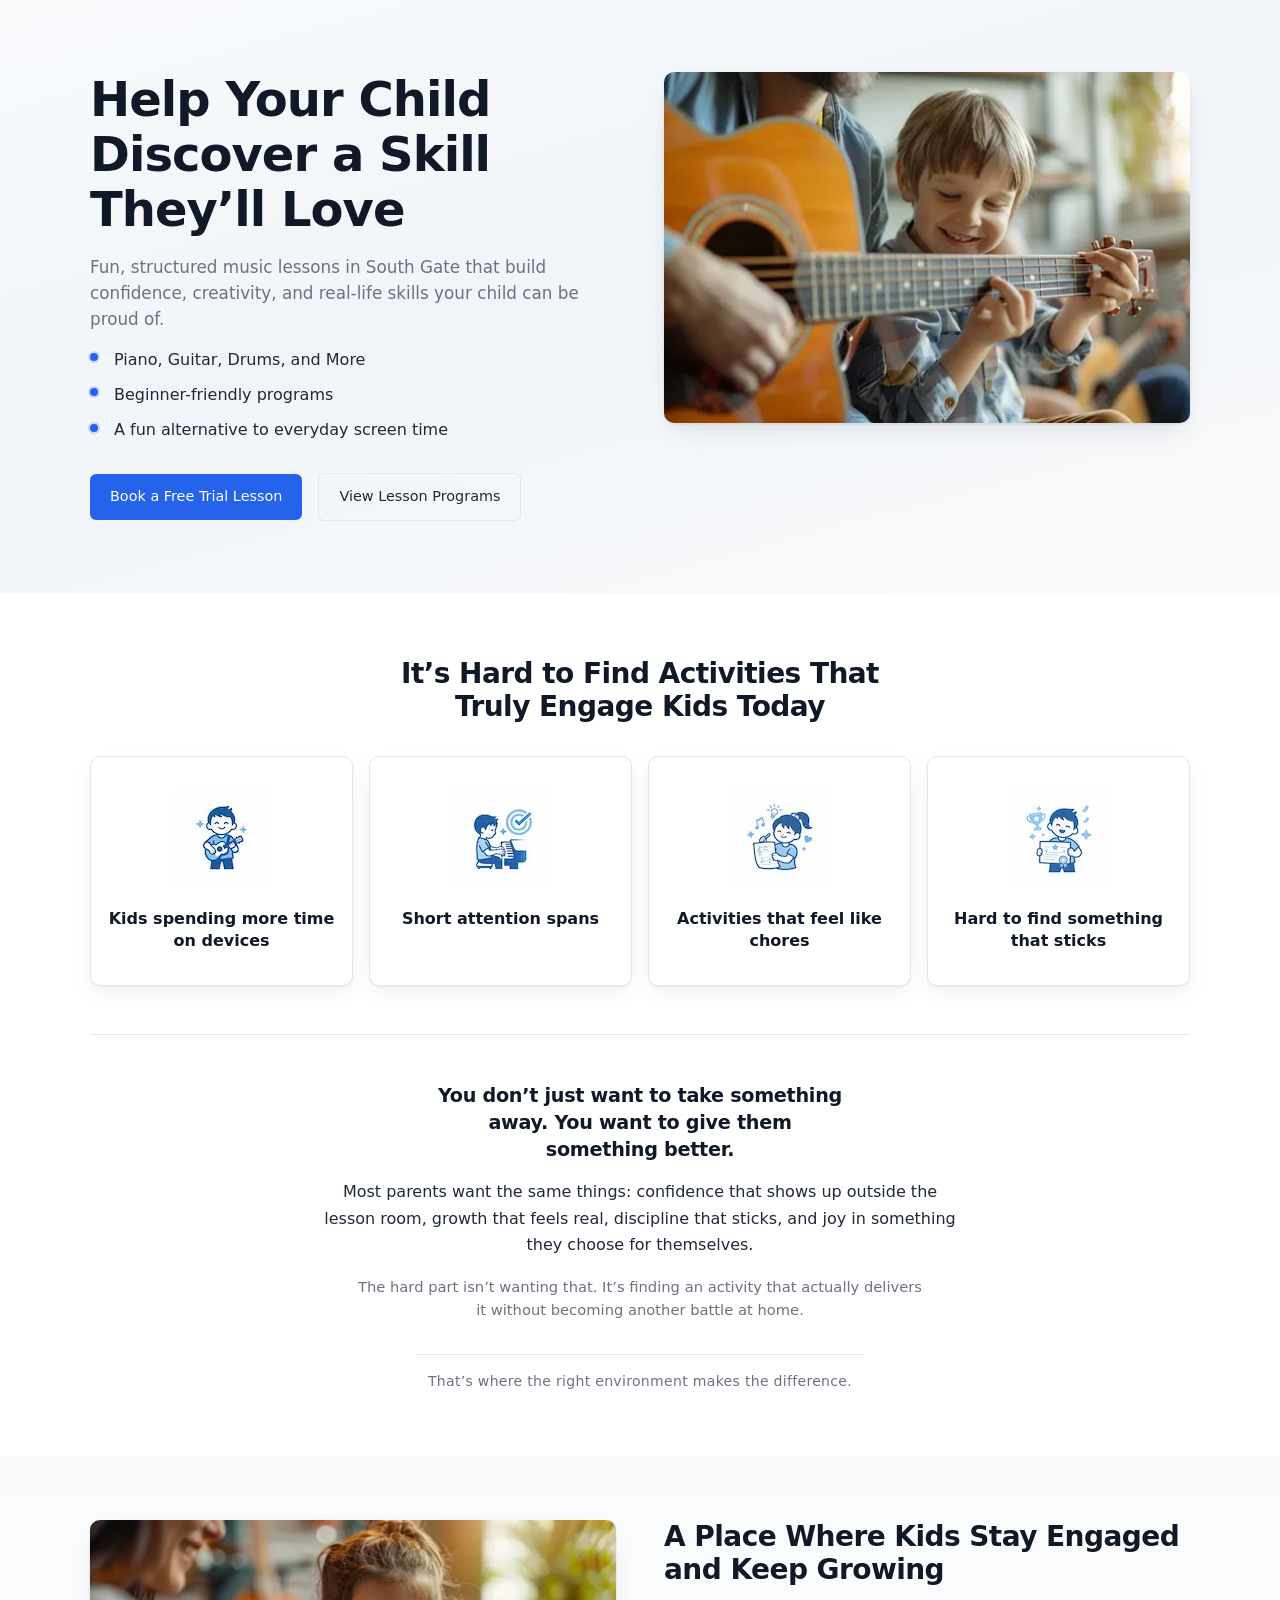
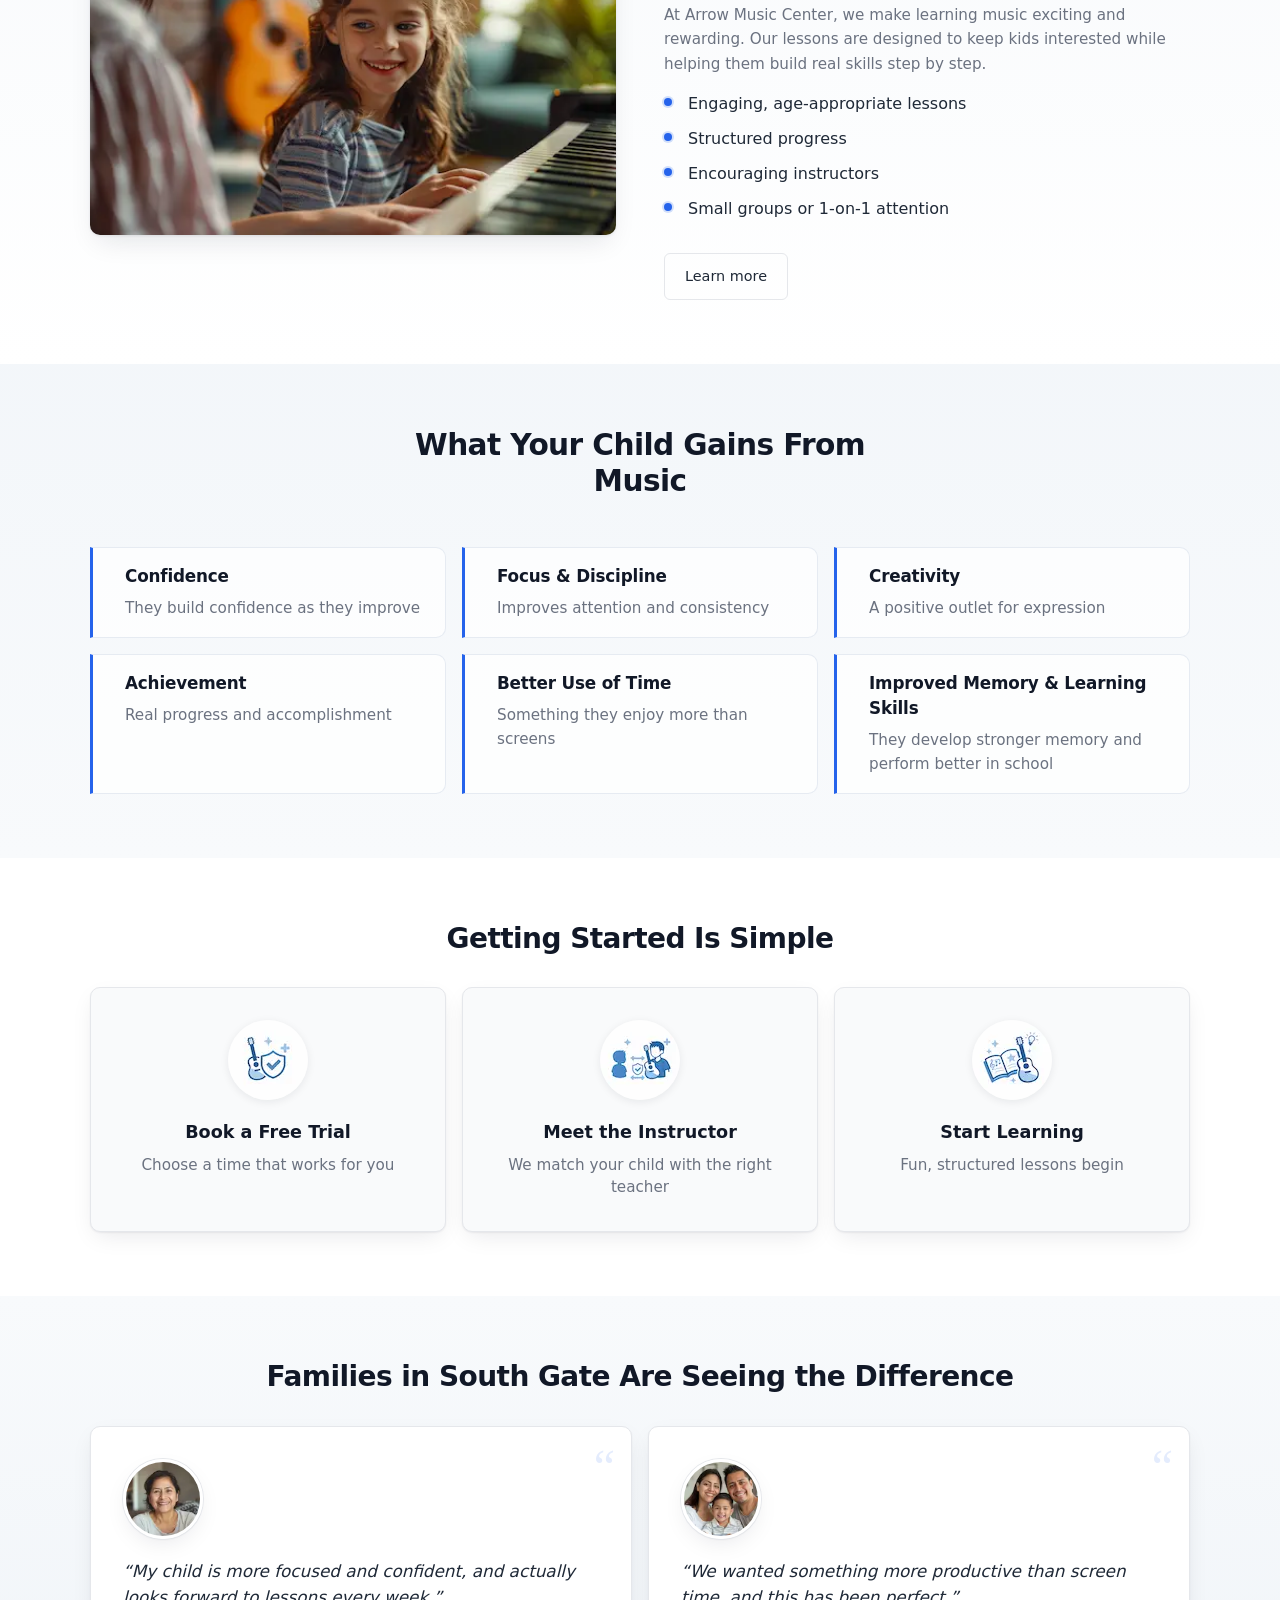
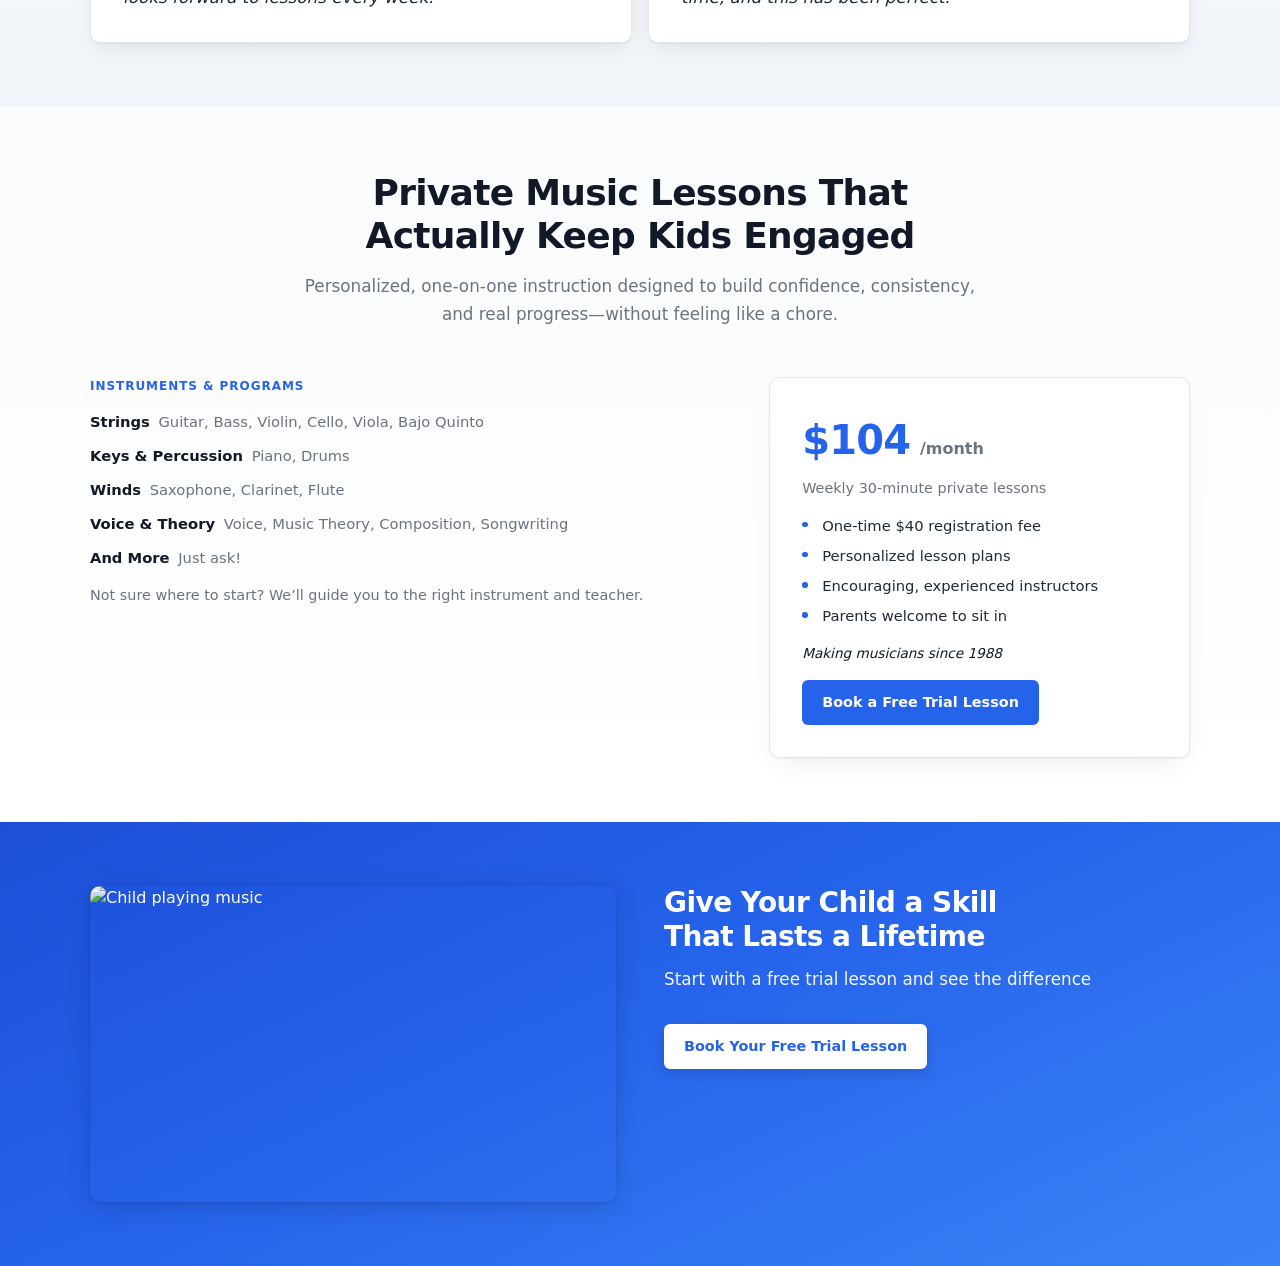
==== commit 64164818: "Refine Problem section copy, outro layout, and hierarchy - Add problem__outro and problem__outro-mai" ====
--- a/index.html
+++ b/index.html
@@ -105,10 +105,26 @@
             </div>
           </div>
 
-          <p class="problem__closing">
-            You don’t just want to take something away — you want to give them
-            something better.
-          </p>
+          <div class="problem__outro">
+            <div class="problem__outro-main">
+              <p class="problem__closing">
+                You don’t just want to take something away. You want to give them
+                something better.
+              </p>
+              <p class="problem__support">
+                Most parents want the same things: confidence that shows up outside
+                the lesson room, growth that feels real, discipline that sticks, and
+                joy in something they choose for themselves.
+              </p>
+              <p class="problem__support-extra">
+                The hard part isn’t wanting that. It’s finding an activity that
+                actually delivers it without becoming another battle at home.
+              </p>
+            </div>
+            <p class="problem__transition">
+              That’s where the right environment makes the difference.
+            </p>
+          </div>
         </div>
       </section>
 
@@ -292,13 +308,42 @@
           <div class="programs__content">
             <!-- LEFT -->
             <div class="programs__left">
-              <h3 class="programs__subheading">What we teach</h3>
-
-              <p class="programs__instruments">
-                Guitar, Piano, Bass, Violin, Voice, Drums, Bajo Quinto,
-                Accordion, Saxophone, Clarinet, Flute, Cello, Viola — plus music
-                theory, composition, and songwriting.
-              </p>
+              <div class="programs__panel-block">
+                <h3 class="programs__subheading">Instruments & Programs</h3>
+
+                <div class="programs__groups">
+                  <div class="programs__group">
+                    <span class="programs__group-title">Strings</span>
+                    <span class="programs__group-items">
+                      Guitar, Bass, Violin, Cello, Viola, Bajo Quinto
+                    </span>
+                  </div>
+
+                  <div class="programs__group">
+                    <span class="programs__group-title">Keys & Percussion</span>
+                    <span class="programs__group-items"> Piano, Drums </span>
+                  </div>
+
+                  <div class="programs__group">
+                    <span class="programs__group-title">Winds</span>
+                    <span class="programs__group-items">
+                      Saxophone, Clarinet, Flute
+                    </span>
+                  </div>
+
+                  <div class="programs__group">
+                    <span class="programs__group-title">Voice & Theory</span>
+                    <span class="programs__group-items">
+                      Voice, Music Theory, Composition, Songwriting
+                    </span>
+                  </div>
+
+                  <div class="programs__group">
+                    <span class="programs__group-title">And More</span>
+                    <span class="programs__group-items"> Just ask! </span>
+                  </div>
+                </div>
+              </div>
 
               <p class="programs__support">
                 Not sure where to start? We’ll guide you to the right instrument
--- a/styles/home.css
+++ b/styles/home.css
@@ -185,15 +185,66 @@
   color: var(--color-secondary);
 }
 
+.problem__outro {
+  margin-top: var(--spacing-xl);
+  padding-top: var(--spacing-xl);
+  border-top: 1px solid var(--color-border);
+  display: flex;
+  flex-direction: column;
+  align-items: center;
+  gap: var(--spacing-lg);
+  width: 100%;
+}
+
+.problem__outro-main {
+  display: flex;
+  flex-direction: column;
+  align-items: center;
+  gap: var(--spacing-md);
+  width: 100%;
+}
+
 .problem__closing {
-  margin-top: var(--spacing-lg);
-  margin-inline: auto;
+  margin: 0;
+  max-width: 26rem;
+  text-align: center;
+  font-size: clamp(1.05rem, 0.5vw + 1rem, 1.2rem);
+  font-weight: 600;
+  line-height: 1.4;
+  letter-spacing: -0.015em;
+  color: var(--color-secondary);
+}
+
+.problem__support {
+  margin: 0;
+  max-width: 40rem;
+  text-align: center;
+  font-size: 1rem;
+  line-height: 1.65;
+  color: var(--color-text);
+}
+
+.problem__support-extra {
+  margin: 0;
   max-width: 36rem;
   text-align: center;
-  font-size: 1.05rem;
+  font-size: 0.92rem;
+  line-height: 1.6;
+  color: var(--color-muted);
+}
+
+.problem__transition {
+  margin: 0;
+  padding-top: var(--spacing-md);
+  border-top: 1px solid rgb(229 231 235 / 0.85);
+  width: 100%;
+  max-width: 28rem;
+  text-align: center;
+  font-size: 0.88rem;
   font-weight: 500;
-  line-height: 1.55;
-  color: var(--color-secondary);
+  line-height: 1.5;
+  color: var(--color-muted);
+  letter-spacing: 0.02em;
 }
 
 /* =========================
@@ -500,16 +551,32 @@
   margin-bottom: var(--spacing-md);
 }
 
-.programs__instruments {
-  font-size: 0.95rem;
-  line-height: 1.7;
-  color: var(--color-text);
-  margin-bottom: var(--spacing-md);
+/* Instruments grouped display */
+.programs__groups {
+  display: flex;
+  flex-direction: column;
+  gap: var(--spacing-sm);
+}
+
+.programs__group {
+  font-size: 0.92rem;
+  line-height: 1.5;
+}
+
+.programs__group-title {
+  font-weight: 600;
+  color: var(--color-secondary);
+  margin-right: 0.25rem;
+}
+
+.programs__group-items {
+  color: var(--color-muted);
 }
 
 .programs__support {
   font-size: 0.9rem;
   color: var(--color-muted);
+  margin-top: var(--spacing-md);
 }
 
 /* RIGHT SIDE (PRICING BLOCK) */
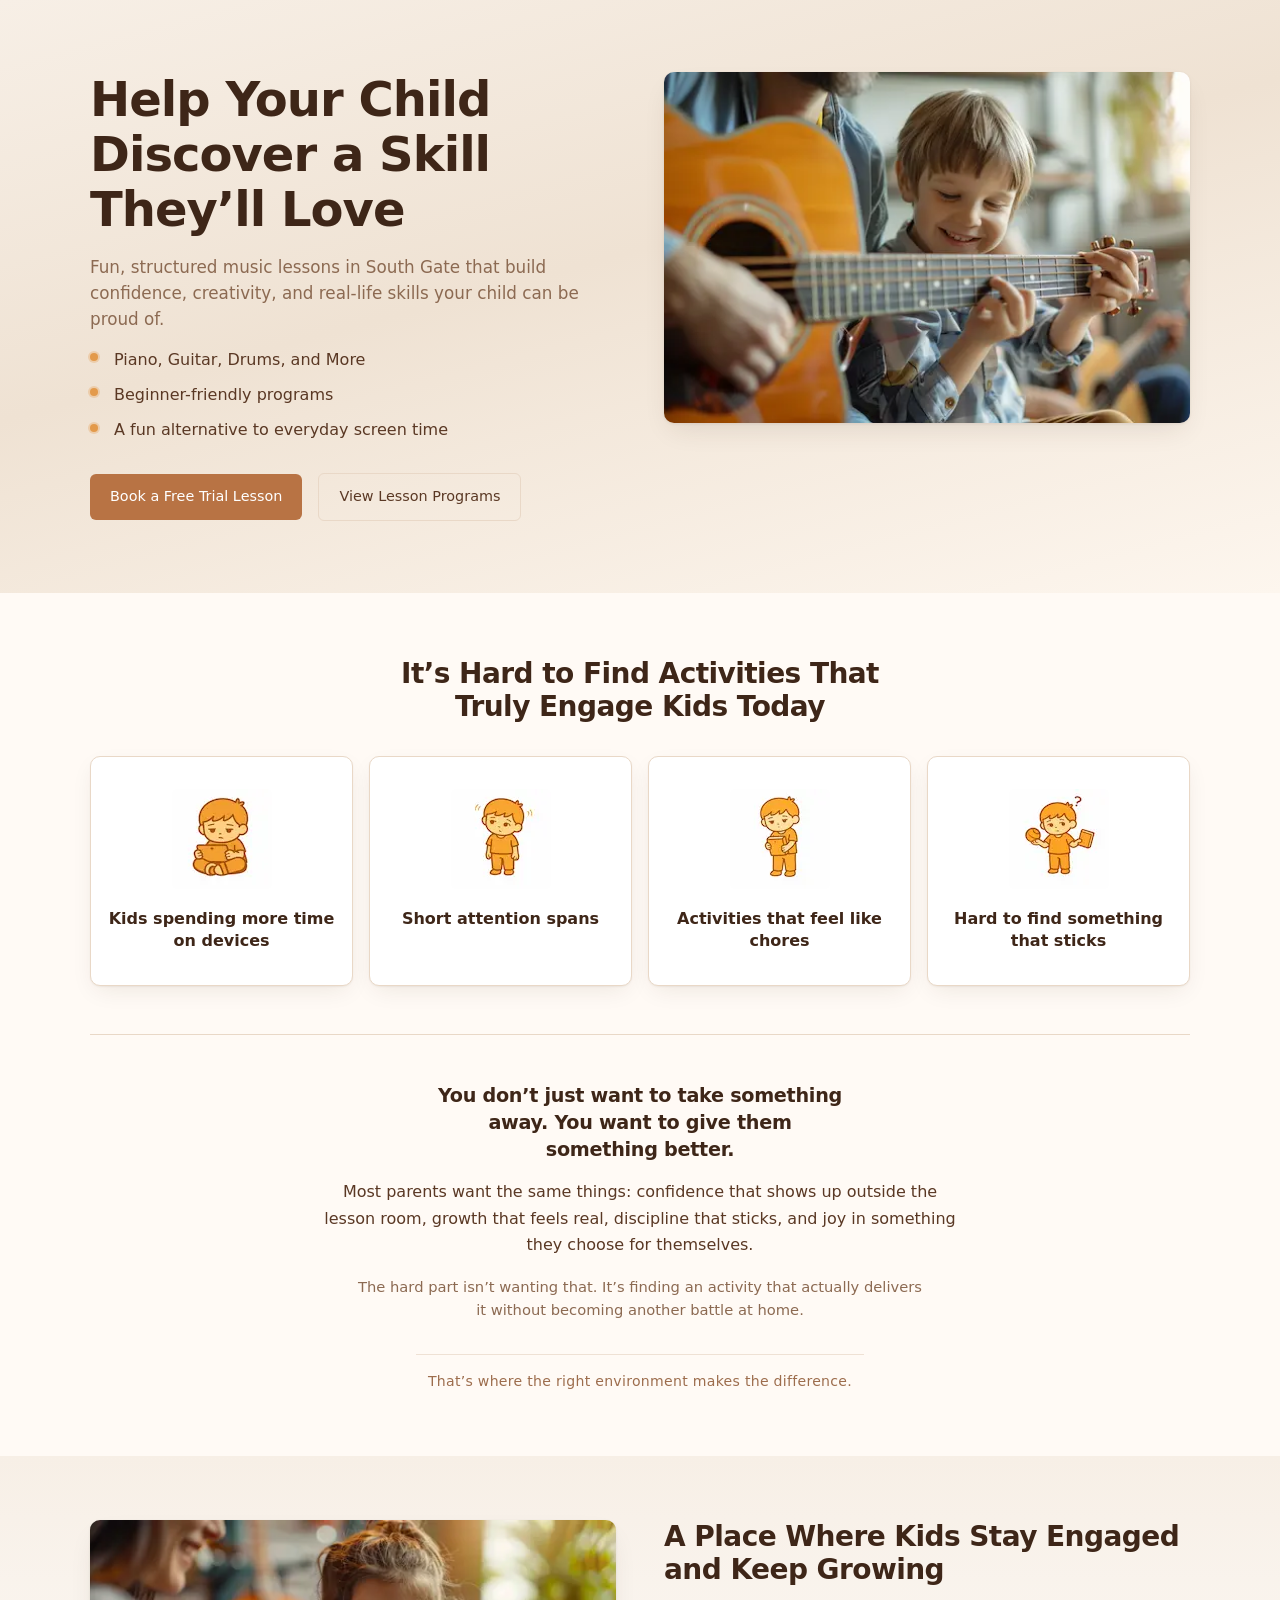
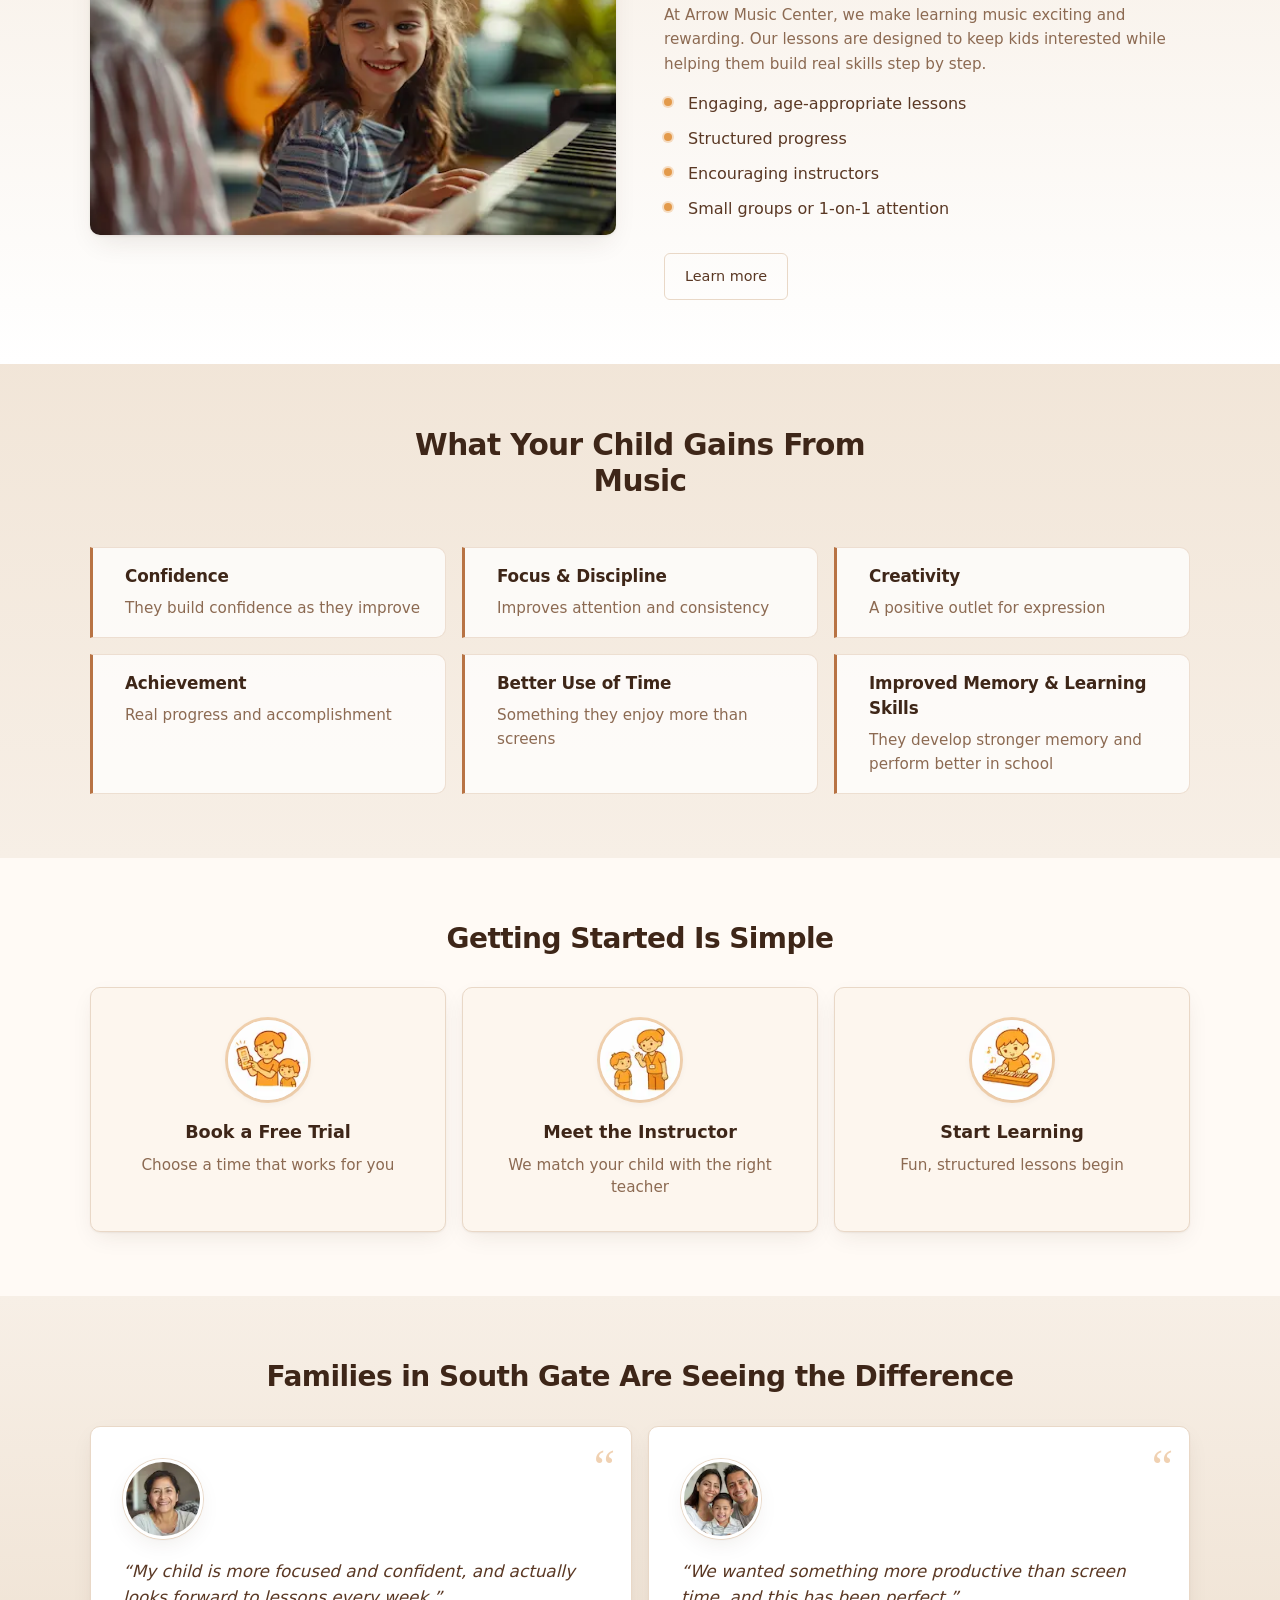
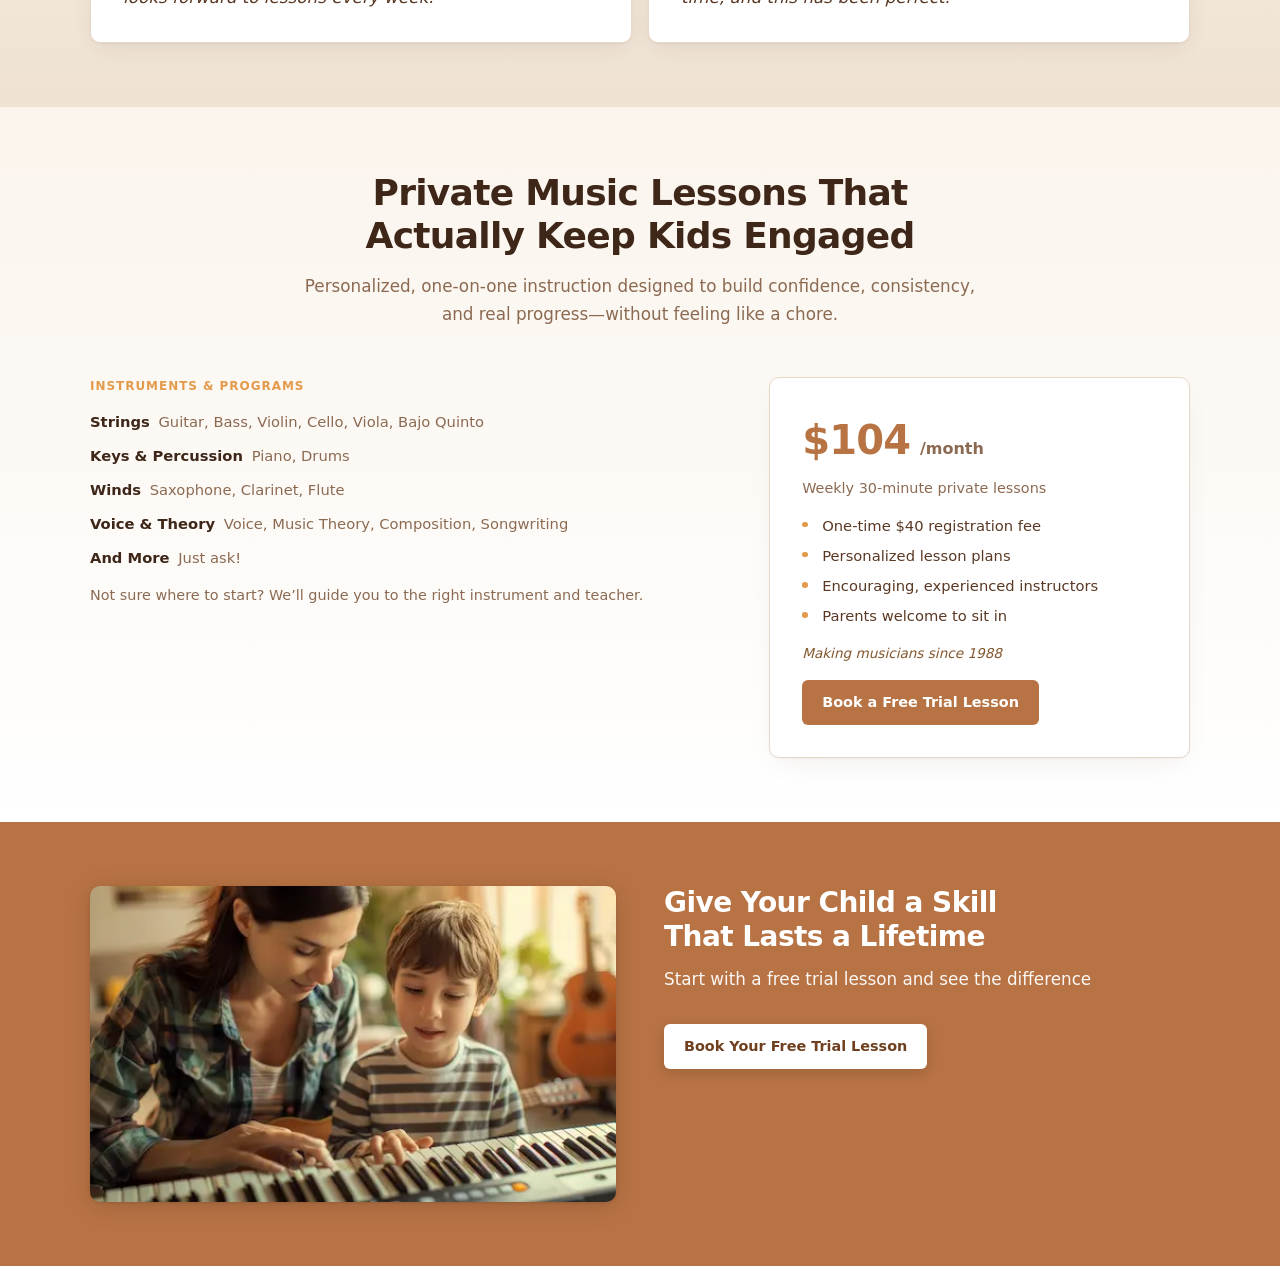
==== commit ced64b29: "Add home image assets and sync page with wood theme - Track problem cards, step icons, and CTA image" ====
--- a/index.html
+++ b/index.html
@@ -66,7 +66,7 @@
           <div class="problem__grid">
             <div class="problem__card">
               <img
-                src="/images/home/home-icon-confidence.webp"
+                src="/images/home/problem-card-1.webp"
                 alt=""
                 class="problem__icon"
               />
@@ -77,7 +77,7 @@
 
             <div class="problem__card">
               <img
-                src="/images/home/home-icon-focus.webp"
+                src="/images/home/problem-card-2.webp"
                 alt=""
                 class="problem__icon"
               />
@@ -86,7 +86,7 @@
 
             <div class="problem__card">
               <img
-                src="/images/home/home-icon-creativity.webp"
+                src="/images/home/problem-card-3.webp"
                 alt=""
                 class="problem__icon"
               />
@@ -95,7 +95,7 @@
 
             <div class="problem__card">
               <img
-                src="/images/home/home-icon-achievement.webp"
+                src="/images/home/problem-card-4.webp"
                 alt=""
                 class="problem__icon"
               />
@@ -108,13 +108,13 @@
           <div class="problem__outro">
             <div class="problem__outro-main">
               <p class="problem__closing">
-                You don’t just want to take something away. You want to give them
-                something better.
+                You don’t just want to take something away. You want to give
+                them something better.
               </p>
               <p class="problem__support">
-                Most parents want the same things: confidence that shows up outside
-                the lesson room, growth that feels real, discipline that sticks, and
-                joy in something they choose for themselves.
+                Most parents want the same things: confidence that shows up
+                outside the lesson room, growth that feels real, discipline that
+                sticks, and joy in something they choose for themselves.
               </p>
               <p class="problem__support-extra">
                 The hard part isn’t wanting that. It’s finding an activity that
@@ -224,7 +224,7 @@
           <div class="steps__list">
             <div class="steps__item">
               <img
-                src="/images/home/home-step1.webp"
+                src="/images/home/step-1-icon.webp"
                 alt=""
                 class="steps__icon"
               />
@@ -234,7 +234,7 @@
 
             <div class="steps__item">
               <img
-                src="/images/home/home-step2.webp"
+                src="/images/home/step-2-icon.webp"
                 alt=""
                 class="steps__icon"
               />
@@ -246,7 +246,7 @@
 
             <div class="steps__item">
               <img
-                src="/images/home/home-step3.webp"
+                src="/images/home/step-3-icon.webp"
                 alt=""
                 class="steps__icon"
               />
@@ -384,7 +384,7 @@
         <div class="cta__container">
           <div class="cta__image-wrapper">
             <img
-              src="https://placehold.co/500x300"
+              src="/images/home/cta.webp"
               alt="Child playing music"
               class="cta__image"
             />
--- a/styles/global.css
+++ b/styles/global.css
@@ -1,31 +1,133 @@
 /* =========================
-   CSS VARIABLES
+   CSS VARIABLES (WOOD THEME)
 ========================= */
 :root {
-  --color-primary: #2563eb;
-  --color-primary-light: #3b82f6;
-  --color-secondary: #111827;
-  --color-text: #1f2937;
-  --color-muted: #6b7280;
-  --color-bg: #ffffff;
-  --color-bg-light: #f9fafb;
-  --color-border: #e5e7eb;
-
+  /* Brand (refined wood system) */
+  --color-primary: #b87344; /* polished wood */
+  --color-primary-light: #d89a5b; /* lighter varnish */
+  --color-primary-dark: #6f3f1f; /* deeper, richer wood (improved contrast) */
+
+  /* Accent (harmonized warm tone) */
+  --color-accent: #e39a4b; /* warm amber, blends with wood tones */
+
+  /* Core text (warm but readable) */
+  --color-secondary: #3e2618; /* deep brown */
+  --color-text: #5a3824; /* softened text */
+  --color-muted: #8c6a52; /* muted brown */
+
+  /* Backgrounds (light wood / paper tones) */
+  --color-bg: #fffaf5;
+  --color-bg-light: #fdf6ee;
+  --color-border: #e9d8c7;
+
+  /* Surfaces */
+  --color-surface: #ffffff;
+  --color-surface-glass: color-mix(
+    in srgb,
+    var(--color-surface) 75%,
+    transparent
+  );
+
+  /* Section backgrounds */
+  --color-bg-muted: #f7efe6;
+  --color-bg-muted-deep: #efe2d3;
+  --color-bg-wash: #faf4ec;
+
+  /* Borders */
+  --color-border-soft: rgb(233 216 199 / 0.8);
+  --color-border-muted: rgb(233 216 199 / 0.7);
+  --color-border-emphasis: #d6bfa7;
+
+  /* Text on primary */
+  --color-on-primary: #ffffff;
+
+  /* Shadows (warmer tone instead of blue/black) */
+  --rgb-shadow: 60 38 24;
+  --rgb-black: 0 0 0;
+
+  /* Primary accents */
+  --color-primary-tint: color-mix(
+    in srgb,
+    var(--color-primary) 12%,
+    transparent
+  );
+  --color-primary-ring: color-mix(
+    in srgb,
+    var(--color-primary) 20%,
+    transparent
+  );
+
+  /* Gradients */
+  --gradient-hero: linear-gradient(
+    165deg,
+    var(--color-bg-muted) 0%,
+    var(--color-bg-muted-deep) 45%,
+    var(--color-bg-light) 100%
+  );
+
+  --gradient-section-to-surface: linear-gradient(
+    180deg,
+    var(--color-bg-muted) 0%,
+    var(--color-surface) 100%
+  );
+
+  --gradient-section-muted: linear-gradient(
+    180deg,
+    var(--color-bg-muted) 0%,
+    var(--color-bg-muted-deep) 100%
+  );
+
+  --gradient-benefits: linear-gradient(
+    180deg,
+    color-mix(in srgb, var(--color-bg-muted-deep) 85%, transparent) 0%,
+    var(--color-bg-muted) 100%
+  );
+
+  --gradient-programs: linear-gradient(
+    180deg,
+    var(--color-bg-wash) 0%,
+    var(--color-surface) 100%
+  );
+
+  /* Radius */
   --radius-sm: 6px;
   --radius-md: 10px;
 
+  /* Spacing */
   --spacing-xs: 0.5rem;
   --spacing-sm: 0.75rem;
   --spacing-md: 1rem;
   --spacing-lg: 2rem;
   --spacing-xl: 3rem;
 
+  /* Layout */
   --container-width: 1100px;
 
+  /* Shadows */
   --shadow-image:
-    0 1px 3px rgb(15 23 42 / 0.08), 0 12px 28px -8px rgb(15 23 42 / 0.12);
+    0 1px 3px rgb(var(--rgb-shadow) / 0.08),
+    0 12px 28px -8px rgb(var(--rgb-shadow) / 0.12);
+
   --shadow-card:
-    0 1px 2px rgb(15 23 42 / 0.06), 0 8px 24px -6px rgb(15 23 42 / 0.1);
+    0 1px 2px rgb(var(--rgb-shadow) / 0.06),
+    0 8px 24px -6px rgb(var(--rgb-shadow) / 0.1);
+
+  --shadow-card-hover:
+    0 2px 8px rgb(var(--rgb-shadow) / 0.08),
+    0 16px 32px -12px rgb(var(--rgb-shadow) / 0.14);
+
+  --shadow-cta-image:
+    0 4px 24px rgb(var(--rgb-black) / 0.15),
+    0 1px 3px rgb(var(--rgb-black) / 0.1);
+
+  --shadow-steps-icon: 0 2px 8px rgb(var(--rgb-shadow) / 0.08);
+
+  --shadow-programs-panel:
+    0 1px 2px rgb(var(--rgb-shadow) / 0.04),
+    0 12px 28px -10px rgb(var(--rgb-shadow) / 0.08);
+
+  --shadow-cta-button: 0 4px 14px rgb(var(--rgb-black) / 0.15);
+  --shadow-cta-button-hover: 0 6px 20px rgb(var(--rgb-black) / 0.2);
 }
 
 /* =========================
@@ -85,7 +187,7 @@
 
 .btn--primary {
   background: var(--color-primary);
-  color: #fff;
+  color: var(--color-on-primary);
 }
 
 .btn--secondary {
--- a/styles/home.css
+++ b/styles/home.css
@@ -67,15 +67,13 @@
 ========================= */
 .hero {
   text-align: center;
-  background: linear-gradient(165deg, #f8fafc 0%, #f1f5f9 45%, #f9fafb 100%);
+  background: var(--gradient-hero);
 }
 
 .hero__image-wrapper {
   border-radius: var(--radius-md);
   overflow: hidden;
-  box-shadow:
-    0 1px 3px rgb(15 23 42 / 0.08),
-    0 12px 28px -8px rgb(15 23 42 / 0.12);
+  box-shadow: var(--shadow-image);
   aspect-ratio: 3 / 2;
   max-width: 560px;
   margin-inline: auto;
@@ -116,8 +114,8 @@
   width: 0.5rem;
   height: 0.5rem;
   border-radius: 50%;
-  background: var(--color-primary);
-  box-shadow: 0 0 0 2px rgb(37 99 235 / 0.2);
+  background: var(--color-accent);
+  box-shadow: 0 0 0 2px color-mix(in srgb, var(--color-accent) 30%, transparent);
 }
 
 .hero__actions {
@@ -135,7 +133,7 @@
    PROBLEM (card grid)
 ========================= */
 .problem {
-  background: #fff;
+  background: var(--color-bg);
 }
 
 .problem__title {
@@ -151,7 +149,7 @@
 }
 
 .problem__card {
-  background: #fff;
+  background: var(--color-surface);
   border: 1px solid var(--color-border);
   padding: var(--spacing-lg) var(--spacing-md);
   border-radius: var(--radius-md);
@@ -159,14 +157,18 @@
   box-shadow: var(--shadow-card);
   transition:
     transform 0.2s ease,
-    box-shadow 0.2s ease;
+    box-shadow 0.2s ease,
+    border-color 0.2s ease;
 }
 
 .problem__card:hover {
   transform: translateY(-2px);
-  box-shadow:
-    0 2px 8px rgb(15 23 42 / 0.08),
-    0 16px 32px -12px rgb(15 23 42 / 0.14);
+  border-color: color-mix(
+    in srgb,
+    var(--color-primary) 42%,
+    var(--color-border)
+  );
+  box-shadow: var(--shadow-card-hover);
 }
 
 .problem__icon {
@@ -236,14 +238,14 @@
 .problem__transition {
   margin: 0;
   padding-top: var(--spacing-md);
-  border-top: 1px solid rgb(229 231 235 / 0.85);
+  border-top: 1px solid var(--color-border-muted);
   width: 100%;
   max-width: 28rem;
   text-align: center;
   font-size: 0.88rem;
   font-weight: 500;
   line-height: 1.5;
-  color: var(--color-muted);
+  color: color-mix(in srgb, var(--color-primary) 38%, var(--color-muted));
   letter-spacing: 0.02em;
 }
 
@@ -251,7 +253,7 @@
    SOLUTION
 ========================= */
 .solution {
-  background: linear-gradient(180deg, #f8fafc 0%, #fff 100%);
+  background: var(--gradient-section-to-surface);
 }
 
 .solution__image-wrapper {
@@ -293,8 +295,8 @@
   width: 0.5rem;
   height: 0.5rem;
   border-radius: 50%;
-  background: var(--color-primary);
-  box-shadow: 0 0 0 2px rgb(37 99 235 / 0.2);
+  background: var(--color-accent);
+  box-shadow: 0 0 0 2px color-mix(in srgb, var(--color-accent) 30%, transparent);
 }
 
 .solution__cta {
@@ -307,9 +309,7 @@
 .cta__image-wrapper {
   border-radius: var(--radius-md);
   overflow: hidden;
-  box-shadow:
-    0 4px 24px rgb(0 0 0 / 0.15),
-    0 1px 3px rgb(0 0 0 / 0.1);
+  box-shadow: var(--shadow-cta-image);
   aspect-ratio: 5 / 3;
   max-width: 520px;
   margin-inline: auto;
@@ -326,11 +326,7 @@
    BENEFITS (flat accent rows — distinct from card sections below)
 ========================= */
 .benefits {
-  background: linear-gradient(
-    180deg,
-    rgb(241 245 249 / 0.85) 0%,
-    rgb(248 250 252) 100%
-  );
+  background: var(--gradient-benefits);
 }
 
 .benefits__container {
@@ -353,8 +349,8 @@
 .benefits__block {
   padding: var(--spacing-md) var(--spacing-md) var(--spacing-md)
     var(--spacing-lg);
-  background: rgb(255 255 255 / 0.72);
-  border: 1px solid rgb(226 232 240 / 0.85);
+  background: var(--color-surface-glass);
+  border: 1px solid var(--color-border-soft);
   border-left: 3px solid var(--color-primary);
   border-radius: 0 var(--radius-md) var(--radius-md) 0;
   box-shadow: none;
@@ -364,9 +360,9 @@
 }
 
 .benefits__block:hover {
-  background: #fff;
-  border: 1px solid rgb(203 213 225);
-  border-left: 3px solid var(--color-primary-light);
+  background: var(--color-surface);
+  border: 1px solid var(--color-border-emphasis);
+  border-left: 3px solid var(--color-accent);
 }
 
 .benefits__block-title {
@@ -401,7 +397,7 @@
    STEPS
 ========================= */
 .steps {
-  background: #fff;
+  background: var(--color-bg);
 }
 
 .steps__title {
@@ -424,6 +420,18 @@
   padding: var(--spacing-lg) var(--spacing-md);
   text-align: center;
   box-shadow: var(--shadow-card);
+  transition:
+    border-color 0.2s ease,
+    box-shadow 0.2s ease;
+}
+
+.steps__item:hover {
+  border-color: color-mix(
+    in srgb,
+    var(--color-primary) 35%,
+    var(--color-border)
+  );
+  box-shadow: var(--shadow-card-hover);
 }
 
 .steps__icon {
@@ -433,7 +441,9 @@
   margin-bottom: var(--spacing-sm);
   border-radius: 50%;
   object-fit: cover;
-  box-shadow: 0 2px 8px rgb(15 23 42 / 0.08);
+  box-shadow:
+    var(--shadow-steps-icon),
+    0 0 0 3px color-mix(in srgb, var(--color-accent) 38%, transparent);
 }
 
 .steps__item-text {
@@ -446,7 +456,7 @@
    TESTIMONIALS
 ========================= */
 .testimonials {
-  background: linear-gradient(180deg, #f8fafc 0%, #f1f5f9 100%);
+  background: var(--gradient-section-muted);
 }
 
 .testimonials__title {
@@ -463,11 +473,23 @@
 
 .testimonials__item {
   position: relative;
-  background: #fff;
+  background: var(--color-surface);
   border: 1px solid var(--color-border);
   padding: var(--spacing-lg);
   border-radius: var(--radius-md);
   box-shadow: var(--shadow-card);
+  transition:
+    border-color 0.2s ease,
+    box-shadow 0.2s ease;
+}
+
+.testimonials__item:hover {
+  border-color: color-mix(
+    in srgb,
+    var(--color-primary) 28%,
+    var(--color-border)
+  );
+  box-shadow: var(--shadow-card-hover);
 }
 
 .testimonials__item::before {
@@ -478,7 +500,7 @@
   font-size: 3rem;
   line-height: 1;
   font-family: Georgia, "Times New Roman", serif;
-  color: rgb(37 99 235 / 0.12);
+  color: color-mix(in srgb, var(--color-accent) 35%, var(--color-primary-tint));
   pointer-events: none;
 }
 
@@ -488,7 +510,7 @@
   border-radius: 50%;
   margin-bottom: var(--spacing-sm);
   object-fit: cover;
-  border: 3px solid #fff;
+  border: 3px solid var(--color-surface);
   box-shadow:
     0 0 0 1px var(--color-border),
     var(--shadow-card);
@@ -506,7 +528,7 @@
 ========================= */
 
 .programs {
-  background: linear-gradient(180deg, #fafbfc 0%, #ffffff 100%);
+  background: var(--gradient-programs);
 }
 
 /* Header */
@@ -547,7 +569,7 @@
   font-weight: 700;
   letter-spacing: 0.08em;
   text-transform: uppercase;
-  color: var(--color-primary);
+  color: var(--color-accent);
   margin-bottom: var(--spacing-md);
 }
 
@@ -581,14 +603,24 @@
 
 /* RIGHT SIDE (PRICING BLOCK) */
 .programs__right {
-  background: #ffffff;
+  background: var(--color-surface);
   border: 1px solid var(--color-border);
   border-radius: var(--radius-md);
   padding: var(--spacing-lg);
-  box-shadow:
-    0 1px 2px rgb(15 23 42 / 0.04),
-    0 12px 28px -10px rgb(15 23 42 / 0.08);
-  text-align: center;
+  box-shadow: var(--shadow-programs-panel);
+  text-align: center;
+  transition:
+    border-color 0.2s ease,
+    box-shadow 0.2s ease;
+}
+
+.programs__right:hover {
+  border-color: color-mix(
+    in srgb,
+    var(--color-primary) 32%,
+    var(--color-border)
+  );
+  box-shadow: var(--shadow-card-hover);
 }
 
 /* Pricing */
@@ -639,14 +671,14 @@
   width: 0.35rem;
   height: 0.35rem;
   border-radius: 50%;
-  background: var(--color-primary);
+  background: var(--color-accent);
 }
 
 /* Trust */
 .programs__trust {
   font-size: 0.85rem;
   font-style: italic;
-  color: var(--color-secondary);
+  color: color-mix(in srgb, var(--color-accent) 42%, var(--color-secondary));
   margin-bottom: var(--spacing-md);
 }
 
@@ -688,17 +720,12 @@
 ========================= */
 .cta {
   text-align: center;
-  background: linear-gradient(
-    155deg,
-    #1d4ed8 0%,
-    var(--color-primary) 45%,
-    #3b82f6 100%
-  );
-  color: #fff;
+  background: var(--color-primary);
+  color: var(--color-on-primary);
 }
 
 .cta__title {
-  color: #fff;
+  color: var(--color-on-primary);
   font-weight: 700;
   line-height: 1.2;
   letter-spacing: -0.02em;
@@ -718,18 +745,22 @@
 
 .cta__button {
   display: inline-block;
-  background: #fff;
-  color: var(--color-primary);
+  background: var(--color-surface);
+  color: var(--color-primary-dark);
   font-weight: 600;
-  box-shadow: 0 4px 14px rgb(0 0 0 / 0.15);
+  box-shadow: var(--shadow-cta-button);
   transition:
     transform 0.15s ease,
-    box-shadow 0.15s ease;
+    box-shadow 0.15s ease,
+    color 0.15s ease;
 }
 
 .cta__button:hover {
   transform: translateY(-1px);
-  box-shadow: 0 6px 20px rgb(0 0 0 / 0.2);
+  color: var(--color-primary);
+  box-shadow:
+    var(--shadow-cta-button-hover),
+    0 0 0 1px color-mix(in srgb, var(--color-accent) 55%, transparent);
 }
 
 /* =========================
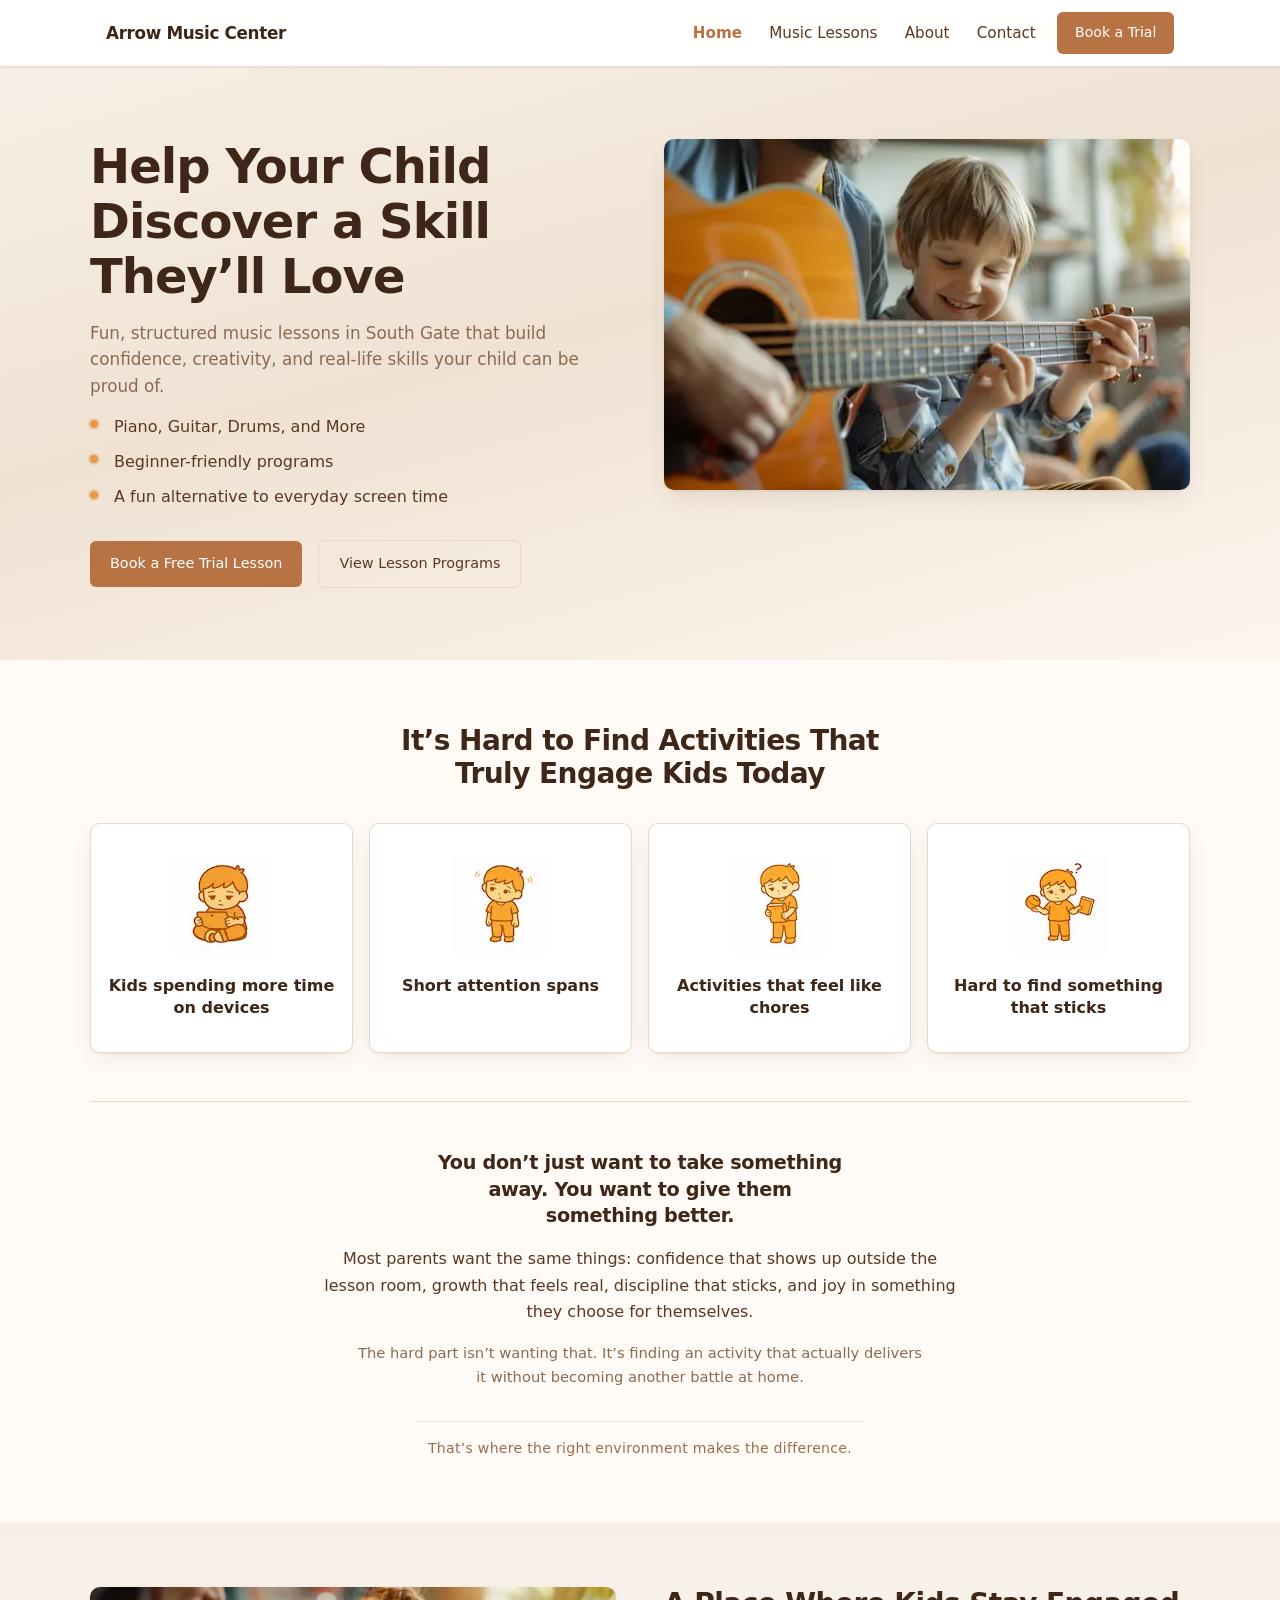
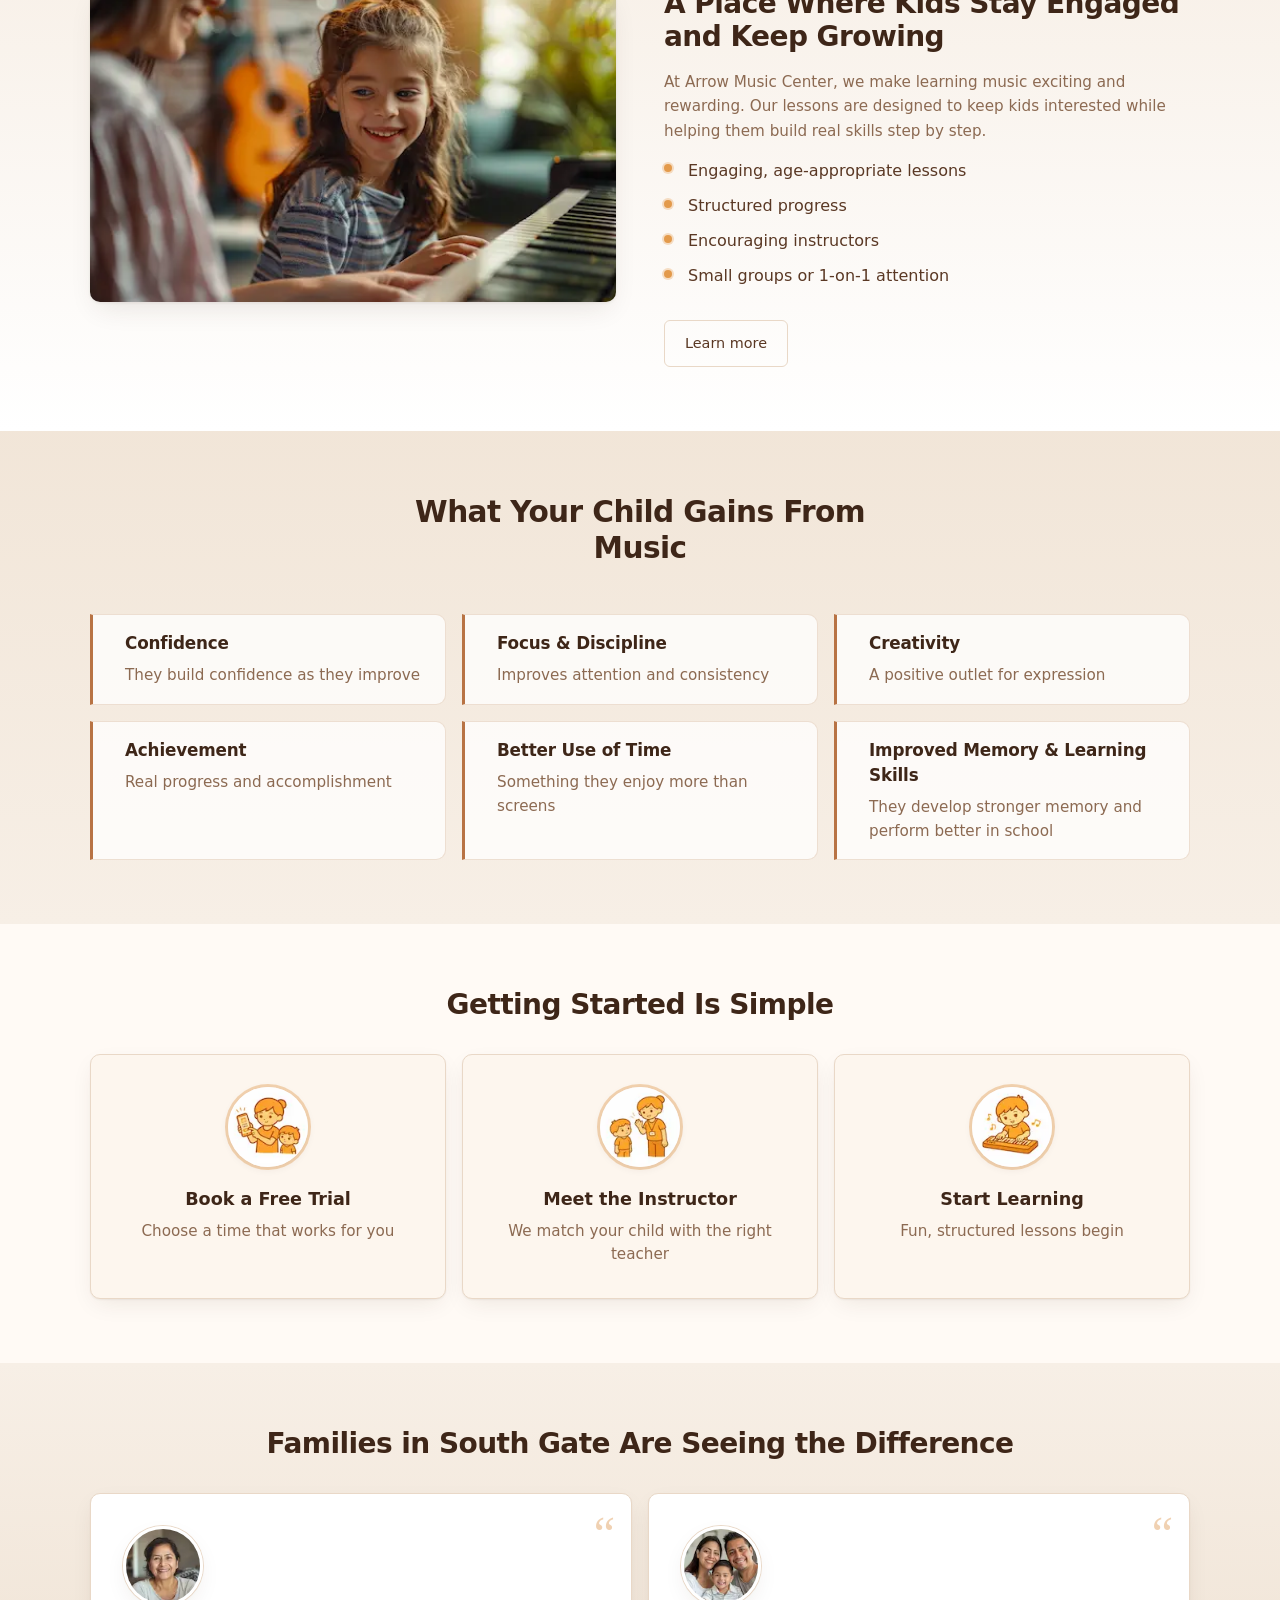
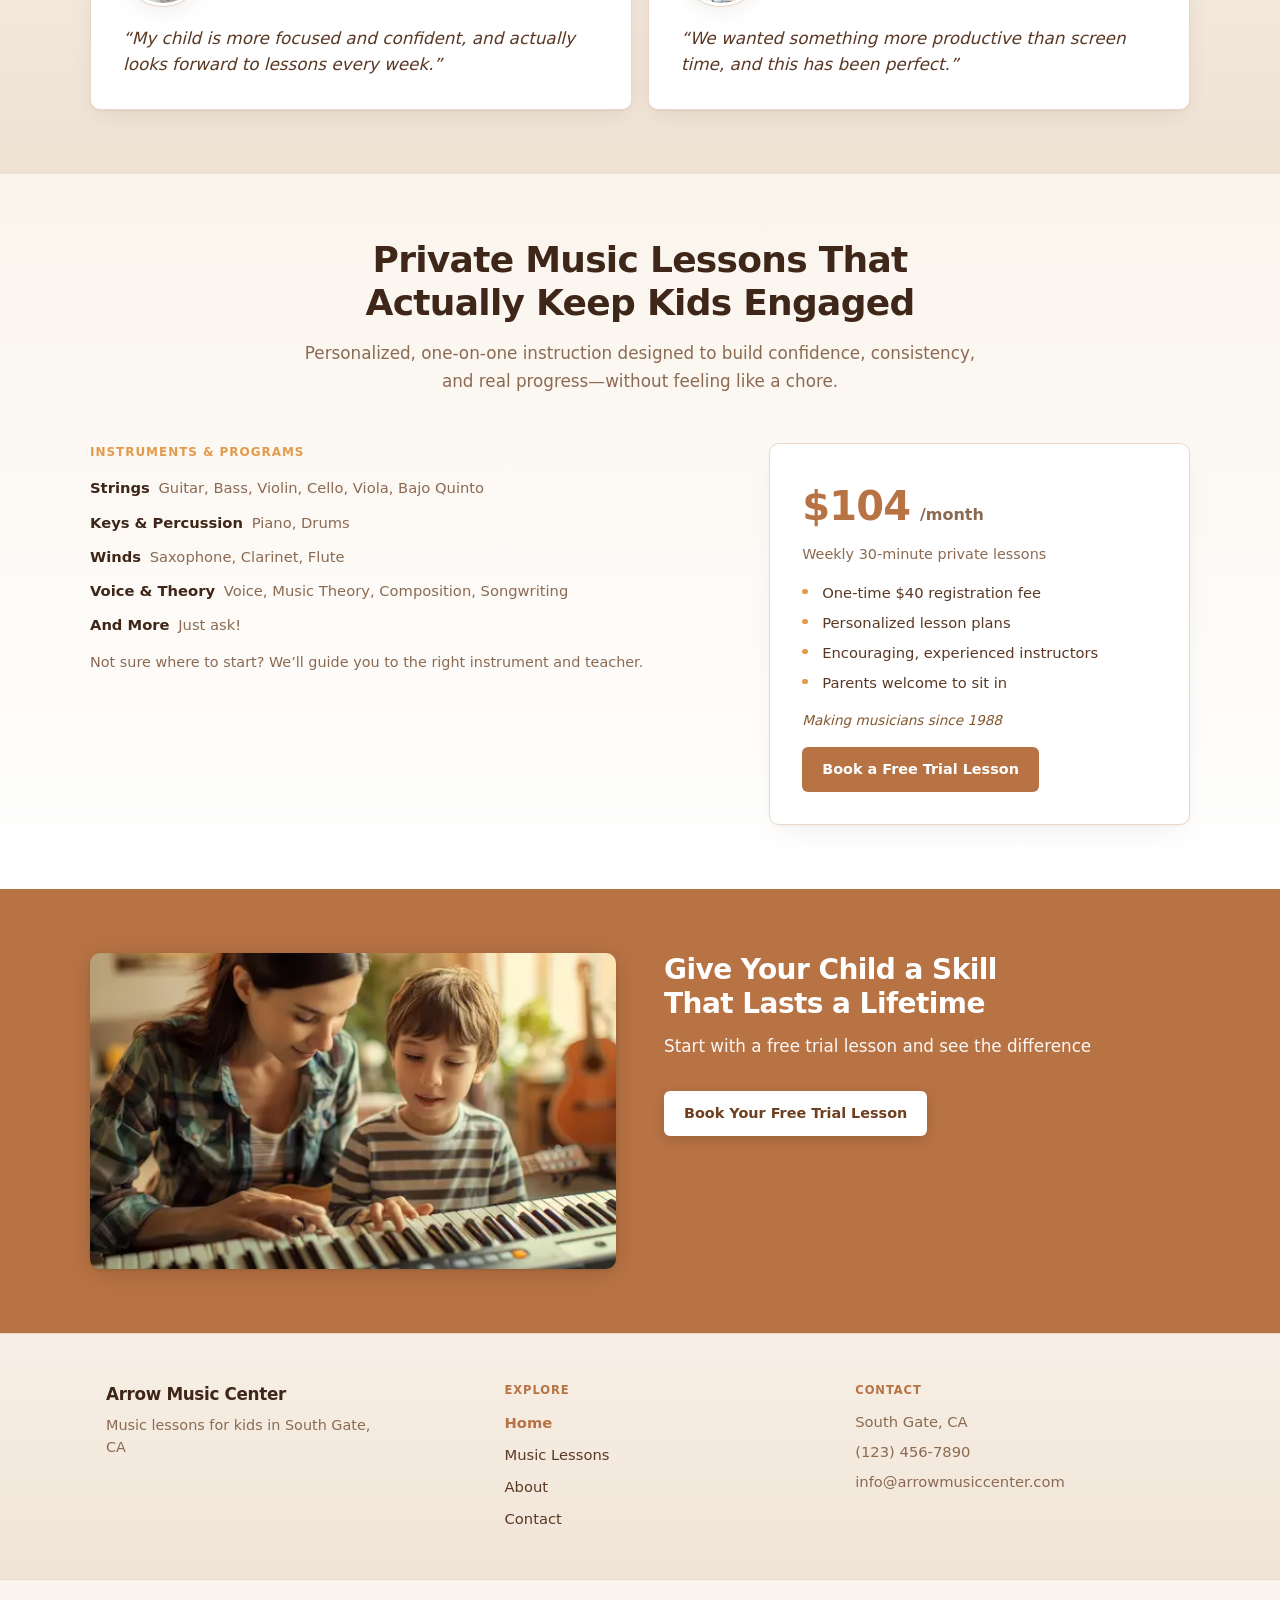
==== commit facabfb1: "Polish home page: a11y, nav menu label, and imagery copy Add aria-labelledby regions, descriptive al" ====
--- a/index.html
+++ b/index.html
@@ -14,20 +14,70 @@
   </head>
 
   <body class="page">
-    <main class="home">
+    <a class="skip-link" href="#main">Skip to content</a>
+    <header class="site-header">
+      <div class="site-header__inner">
+        <a
+          href="index.html"
+          class="site-header__brand"
+          aria-label="Arrow Music Center, home"
+          >Arrow Music Center</a
+        >
+        <input type="checkbox" id="site-nav-toggle" class="site-header__checkbox" />
+        <label
+          for="site-nav-toggle"
+          class="site-header__menu-btn"
+          aria-label="Open menu"
+        >
+          <span class="site-header__menu-icon"></span>
+        </label>
+        <label for="site-nav-toggle" class="site-header__backdrop" aria-hidden="true"></label>
+        <nav class="site-header__nav" aria-label="Main navigation">
+          <ul class="site-header__list">
+            <li>
+              <a href="index.html" class="site-header__link" aria-current="page"
+                >Home</a
+              >
+            </li>
+            <li>
+              <a href="music-lessons.html" class="site-header__link"
+                >Music Lessons</a
+              >
+            </li>
+            <li><a href="about.html" class="site-header__link">About</a></li>
+            <li>
+              <a href="contact.html" class="site-header__link">Contact</a>
+            </li>
+            <li class="site-header__item--cta">
+              <a
+                href="contact.html#booking-form"
+                class="site-header__cta btn btn--primary"
+                >Book a Trial</a
+              >
+            </li>
+          </ul>
+        </nav>
+      </div>
+    </header>
+    <main class="home" id="main">
       <!-- HERO -->
-      <section class="home__hero hero">
+      <section
+        class="home__hero hero"
+        aria-labelledby="home-hero-heading"
+      >
         <div class="hero__container">
           <div class="hero__image-wrapper">
             <img
-              src="/images/home/arrow-home-hero.webp"
-              alt="Kids learning music"
+              src="images/home/arrow-home-hero.webp"
+              alt="Children smiling during a group music lesson at Arrow Music Center"
               class="hero__image"
+              width="560"
+              height="373"
             />
           </div>
 
           <div class="hero__content">
-            <h1 class="hero__title">
+            <h1 class="hero__title" id="home-hero-heading">
               Help Your Child Discover a Skill They’ll Love
             </h1>
 
@@ -45,7 +95,9 @@
             </ul>
 
             <div class="hero__actions">
-              <a href="#contact" class="hero__cta btn btn--primary"
+              <a
+                href="contact.html#booking-form"
+                class="hero__cta btn btn--primary"
                 >Book a Free Trial Lesson</a
               >
               <a href="#programs" class="hero__cta btn btn--secondary"
@@ -57,17 +109,20 @@
       </section>
 
       <!-- PROBLEM -->
-      <section class="home__problem problem">
+      <section
+        class="home__problem problem"
+        aria-labelledby="problem-heading"
+      >
         <div class="problem__container">
-          <h2 class="problem__title">
+          <h2 class="problem__title" id="problem-heading">
             It’s Hard to Find Activities That Truly Engage Kids Today
           </h2>
 
           <div class="problem__grid">
             <div class="problem__card">
               <img
-                src="/images/home/problem-card-1.webp"
-                alt=""
+                src="images/home/problem-card-1.webp"
+                alt="Illustration: kids and screen time"
                 class="problem__icon"
               />
               <p class="problem__card-text">
@@ -77,8 +132,8 @@
 
             <div class="problem__card">
               <img
-                src="/images/home/problem-card-2.webp"
-                alt=""
+                src="images/home/problem-card-2.webp"
+                alt="Illustration: short attention span"
                 class="problem__icon"
               />
               <p class="problem__card-text">Short attention spans</p>
@@ -86,8 +141,8 @@
 
             <div class="problem__card">
               <img
-                src="/images/home/problem-card-3.webp"
-                alt=""
+                src="images/home/problem-card-3.webp"
+                alt="Illustration: activities that feel like chores"
                 class="problem__icon"
               />
               <p class="problem__card-text">Activities that feel like chores</p>
@@ -95,8 +150,8 @@
 
             <div class="problem__card">
               <img
-                src="/images/home/problem-card-4.webp"
-                alt=""
+                src="images/home/problem-card-4.webp"
+                alt="Illustration: hard to find something that sticks"
                 class="problem__icon"
               />
               <p class="problem__card-text">
@@ -129,18 +184,23 @@
       </section>
 
       <!-- SOLUTION -->
-      <section class="home__solution solution">
+      <section
+        class="home__solution solution"
+        aria-labelledby="solution-heading"
+      >
         <div class="solution__container">
           <div class="solution__image-wrapper">
             <img
-              src="/images/home/arrow-home-solution.webp"
-              alt="Kids playing instruments"
+              src="images/home/arrow-home-solution.webp"
+              alt="Children learning guitar and drums together in a lesson at Arrow Music Center"
               class="solution__image"
+              width="560"
+              height="373"
             />
           </div>
 
           <div class="solution__content">
-            <h2 class="solution__title">
+            <h2 class="solution__title" id="solution-heading">
               A Place Where Kids Stay Engaged and Keep Growing
             </h2>
 
@@ -217,15 +277,17 @@
       </section>
 
       <!-- HOW IT WORKS -->
-      <section class="home__steps steps">
+      <section class="home__steps steps" aria-labelledby="steps-heading">
         <div class="steps__container">
-          <h2 class="steps__title">Getting Started Is Simple</h2>
+          <h2 class="steps__title" id="steps-heading">
+            Getting Started Is Simple
+          </h2>
 
           <div class="steps__list">
             <div class="steps__item">
               <img
-                src="/images/home/step-1-icon.webp"
-                alt=""
+                src="images/home/step-1-icon.webp"
+                alt="Icon for step 1: book a free trial"
                 class="steps__icon"
               />
               <h3 class="steps__item-title">Book a Free Trial</h3>
@@ -234,8 +296,8 @@
 
             <div class="steps__item">
               <img
-                src="/images/home/step-2-icon.webp"
-                alt=""
+                src="images/home/step-2-icon.webp"
+                alt="Icon for step 2: meet the instructor"
                 class="steps__icon"
               />
               <h3 class="steps__item-title">Meet the Instructor</h3>
@@ -246,8 +308,8 @@
 
             <div class="steps__item">
               <img
-                src="/images/home/step-3-icon.webp"
-                alt=""
+                src="images/home/step-3-icon.webp"
+                alt="Icon for step 3: start learning"
                 class="steps__icon"
               />
               <h3 class="steps__item-title">Start Learning</h3>
@@ -258,17 +320,20 @@
       </section>
 
       <!-- TESTIMONIALS -->
-      <section class="home__testimonials testimonials">
+      <section
+        class="home__testimonials testimonials"
+        aria-labelledby="testimonials-heading"
+      >
         <div class="testimonials__container">
-          <h2 class="testimonials__title">
+          <h2 class="testimonials__title" id="testimonials-heading">
             Families in South Gate Are Seeing the Difference
           </h2>
 
           <div class="testimonials__list">
             <blockquote class="testimonials__item">
               <img
-                src="/images/home/single-parent-avatar.webp"
-                alt="Parent"
+                src="images/home/single-parent-avatar.webp"
+                alt="Portrait of a parent who shared a testimonial"
                 class="testimonials__avatar"
               />
               <p class="testimonials__text">
@@ -279,8 +344,8 @@
 
             <blockquote class="testimonials__item">
               <img
-                src="/images/home/family-avatar.webp"
-                alt="Parent"
+                src="images/home/family-avatar.webp"
+                alt="Portrait of a family who shared a testimonial"
                 class="testimonials__avatar"
               />
               <p class="testimonials__text">
@@ -371,7 +436,10 @@
 
               <p class="programs__trust">Making musicians since 1988</p>
 
-              <a href="#contact" class="btn btn--primary programs__btn">
+              <a
+                href="contact.html#booking-form"
+                class="btn btn--primary programs__btn"
+              >
                 Book a Free Trial Lesson
               </a>
             </div>
@@ -380,18 +448,24 @@
       </section>
 
       <!-- FINAL CTA -->
-      <section id="contact" class="home__cta cta">
+      <section
+        id="contact"
+        class="home__cta cta"
+        aria-labelledby="home-cta-heading"
+      >
         <div class="cta__container">
           <div class="cta__image-wrapper">
             <img
-              src="/images/home/cta.webp"
-              alt="Child playing music"
+              src="images/home/cta.webp"
+              alt="Student practicing piano during a lesson at Arrow Music Center"
               class="cta__image"
+              width="520"
+              height="312"
             />
           </div>
 
           <div class="cta__content">
-            <h2 class="cta__title">
+            <h2 class="cta__title" id="home-cta-heading">
               Give Your Child a Skill That Lasts a Lifetime
             </h2>
 
@@ -399,12 +473,66 @@
               Start with a free trial lesson and see the difference
             </p>
 
-            <a href="/contact" class="cta__button btn btn--primary">
+            <a
+              href="contact.html#booking-form"
+              class="cta__button btn btn--primary"
+            >
               Book Your Free Trial Lesson
             </a>
           </div>
         </div>
       </section>
     </main>
+
+    <footer class="site-footer">
+      <div class="site-footer__inner">
+        <div class="site-footer__col site-footer__col--brand">
+          <p class="site-footer__name">Arrow Music Center</p>
+          <p class="site-footer__tagline">
+            Music lessons for kids in South Gate, CA
+          </p>
+        </div>
+        <nav class="site-footer__col site-footer__nav" aria-label="Footer">
+          <p class="site-footer__heading">Explore</p>
+          <ul class="site-footer__list">
+            <li>
+              <a href="index.html" class="site-footer__link" aria-current="page"
+                >Home</a
+              >
+            </li>
+            <li>
+              <a href="music-lessons.html" class="site-footer__link"
+                >Music Lessons</a
+              >
+            </li>
+            <li>
+              <a href="about.html" class="site-footer__link">About</a>
+            </li>
+            <li>
+              <a href="contact.html" class="site-footer__link">Contact</a>
+            </li>
+          </ul>
+        </nav>
+        <div class="site-footer__col site-footer__col--contact">
+          <p class="site-footer__heading">Contact</p>
+          <p class="site-footer__text">South Gate, CA</p>
+          <p class="site-footer__text">
+            <a href="tel:+11234567890" class="site-footer__link"
+              >(123) 456-7890</a
+            >
+          </p>
+          <p class="site-footer__text">
+            <a href="mailto:info@arrowmusiccenter.com" class="site-footer__link"
+              >info@arrowmusiccenter.com</a
+            >
+          </p>
+        </div>
+      </div>
+      <div class="site-footer__bar">
+        <p class="site-footer__copy">
+          &copy; 2026 Arrow Music Center. All rights reserved.
+        </p>
+      </div>
+    </footer>
   </body>
 </html>
--- a/styles/global.css
+++ b/styles/global.css
@@ -151,6 +151,16 @@
   line-height: 1.5;
 }
 
+body.page {
+  min-height: 100vh;
+  display: flex;
+  flex-direction: column;
+}
+
+body.page main {
+  flex: 1 0 auto;
+}
+
 /* =========================
    BASE TYPOGRAPHY
 ========================= */
@@ -200,3 +210,596 @@
     font-size: 1.75rem;
   }
 }
+
+/* =========================
+   SKIP LINK
+========================= */
+.skip-link {
+  position: absolute;
+  left: -9999px;
+  z-index: 200;
+  padding: var(--spacing-sm) var(--spacing-md);
+  background: var(--color-primary);
+  color: var(--color-on-primary);
+  font-weight: 600;
+  font-size: 0.9rem;
+  text-decoration: none;
+  border-radius: var(--radius-sm);
+}
+
+.skip-link:focus {
+  left: var(--spacing-md);
+  top: var(--spacing-md);
+  outline: 2px solid var(--color-on-primary);
+  outline-offset: 2px;
+}
+
+/* =========================
+   SITE HEADER / NAV
+========================= */
+.site-header {
+  position: sticky;
+  top: 0;
+  z-index: 100;
+  background: color-mix(in srgb, var(--color-surface) 88%, transparent);
+  backdrop-filter: blur(12px);
+  -webkit-backdrop-filter: blur(12px);
+  border-bottom: 1px solid var(--color-border);
+  box-shadow: 0 1px 3px rgb(var(--rgb-shadow) / 0.06);
+}
+
+.site-header__inner {
+  display: flex;
+  flex-wrap: wrap;
+  align-items: center;
+  justify-content: space-between;
+  gap: var(--spacing-sm);
+  max-width: var(--container-width);
+  margin: 0 auto;
+  padding: var(--spacing-sm) var(--spacing-md);
+  min-height: 3.5rem;
+}
+
+.site-header__brand {
+  font-weight: 700;
+  font-size: 1.05rem;
+  letter-spacing: -0.02em;
+  color: var(--color-secondary);
+  text-decoration: none;
+  line-height: 1.2;
+  max-width: 14rem;
+  transition: color 0.15s ease;
+}
+
+.site-header__brand:hover {
+  color: var(--color-primary);
+}
+
+.site-header__checkbox {
+  position: absolute;
+  width: 1px;
+  height: 1px;
+  padding: 0;
+  margin: -1px;
+  overflow: hidden;
+  clip: rect(0, 0, 0, 0);
+  white-space: nowrap;
+  border: 0;
+}
+
+.site-header__menu-btn {
+  display: flex;
+  align-items: center;
+  justify-content: center;
+  min-width: 2.75rem;
+  min-height: 2.75rem;
+  margin: 0;
+  padding: 0.5rem 0.6rem;
+  border: 1px solid var(--color-border);
+  border-radius: var(--radius-md);
+  background: var(--color-surface);
+  color: var(--color-secondary);
+  cursor: pointer;
+  transition:
+    border-color 0.15s ease,
+    background-color 0.15s ease;
+}
+
+.site-header__menu-btn:hover {
+  border-color: var(--color-border-emphasis);
+  background: var(--color-bg-light);
+}
+
+.site-header__menu-icon {
+  display: block;
+  width: 1.35rem;
+  height: 2px;
+  background: var(--color-secondary);
+  border-radius: 1px;
+  position: relative;
+  transition: background 0.2s ease;
+}
+
+.site-header__menu-icon::before,
+.site-header__menu-icon::after {
+  content: "";
+  position: absolute;
+  left: 0;
+  width: 100%;
+  height: 2px;
+  background: var(--color-secondary);
+  border-radius: 1px;
+  transition: transform 0.2s ease, top 0.2s ease;
+}
+
+.site-header__menu-icon::before {
+  top: -7px;
+}
+
+.site-header__menu-icon::after {
+  top: 7px;
+}
+
+.site-header__checkbox:checked ~ .site-header__menu-btn .site-header__menu-icon {
+  background: transparent;
+}
+
+.site-header__checkbox:checked ~ .site-header__menu-btn .site-header__menu-icon::before {
+  top: 0;
+  transform: rotate(45deg);
+}
+
+.site-header__checkbox:checked ~ .site-header__menu-btn .site-header__menu-icon::after {
+  top: 0;
+  transform: rotate(-45deg);
+}
+
+.site-header__backdrop {
+  display: none;
+}
+
+.site-header__nav {
+  position: relative;
+  z-index: 101;
+  width: 100%;
+  flex-basis: 100%;
+  max-height: 0;
+  overflow: hidden;
+  transition:
+    max-height 0.35s ease,
+    opacity 0.25s ease;
+  opacity: 0;
+  visibility: hidden;
+}
+
+.site-header__checkbox:checked ~ .site-header__nav {
+  max-height: 28rem;
+  opacity: 1;
+  visibility: visible;
+}
+
+.site-header__checkbox:checked ~ .site-header__backdrop {
+  display: block;
+  position: fixed;
+  inset: 0;
+  z-index: 99;
+  background: rgb(var(--rgb-shadow) / 0.35);
+  cursor: pointer;
+}
+
+@media (max-width: 899px) {
+  .site-header__inner {
+    padding: var(--spacing-md);
+  }
+
+  .site-header__menu-btn {
+    padding: 0.65rem 0.85rem;
+    min-width: 3rem;
+    min-height: 3rem;
+  }
+
+  .site-header__nav {
+    margin-top: var(--spacing-sm);
+    padding: 0;
+    background: transparent;
+    border-radius: var(--radius-md);
+    border: none;
+    box-shadow: none;
+  }
+
+  .site-header__checkbox:checked ~ .site-header__nav {
+    padding: var(--spacing-md);
+    margin-bottom: var(--spacing-xs);
+    background: var(--color-surface);
+    border: 1px solid var(--color-border);
+    box-shadow: var(--shadow-card);
+  }
+}
+
+.site-header__list {
+  list-style: none;
+  margin: 0;
+  padding: 0;
+  display: flex;
+  flex-direction: column;
+  gap: var(--spacing-xs);
+}
+
+.site-header__link {
+  display: block;
+  padding: 0.65rem 0.5rem;
+  font-size: 0.95rem;
+  font-weight: 500;
+  color: var(--color-text);
+  text-decoration: none;
+  border-radius: var(--radius-sm);
+  transition:
+    color 0.15s ease,
+    background-color 0.15s ease;
+}
+
+.site-header__link:hover {
+  color: var(--color-primary);
+  background: color-mix(in srgb, var(--color-bg-muted) 80%, transparent);
+}
+
+.site-header__link[aria-current="page"] {
+  color: var(--color-primary);
+  font-weight: 600;
+}
+
+.site-header__item--cta {
+  margin-top: var(--spacing-sm);
+  padding-top: var(--spacing-sm);
+  border-top: 1px solid var(--color-border);
+}
+
+.site-header__cta {
+  display: block;
+  width: 100%;
+  text-align: center;
+  padding: 0.75rem 1rem;
+}
+
+body:has(.site-header__checkbox:checked) {
+  overflow: hidden;
+}
+
+#main {
+  scroll-margin-top: 5rem;
+}
+
+/* =========================
+   HERO (shared — matches home)
+========================= */
+body.page section.hero {
+  padding: clamp(2.75rem, 8vw, 4.5rem) var(--spacing-md);
+}
+
+.hero__container {
+  max-width: var(--container-width);
+  margin: 0 auto;
+}
+
+.hero {
+  text-align: center;
+  background: var(--gradient-hero);
+}
+
+.hero__title {
+  font-size: clamp(1.875rem, 4vw + 1rem, 2.25rem);
+  font-weight: 700;
+  line-height: 1.15;
+  letter-spacing: -0.02em;
+  margin-bottom: var(--spacing-md);
+  max-width: 20ch;
+  margin-inline: auto;
+}
+
+.hero__subtitle {
+  font-size: 1.05rem;
+  line-height: 1.55;
+  color: var(--color-muted);
+  margin-bottom: var(--spacing-md);
+  max-width: 36rem;
+  margin-inline: auto;
+}
+
+.hero__image-wrapper {
+  border-radius: var(--radius-md);
+  overflow: hidden;
+  box-shadow: var(--shadow-image);
+  aspect-ratio: 3 / 2;
+  max-width: 560px;
+  margin-inline: auto;
+}
+
+.hero__image {
+  display: block;
+  width: 100%;
+  height: 100%;
+  object-fit: cover;
+  border-radius: 0;
+}
+
+.hero__list {
+  list-style: none;
+  margin-bottom: var(--spacing-lg);
+  text-align: left;
+  max-width: 22rem;
+  margin-inline: auto;
+}
+
+.hero__item {
+  position: relative;
+  padding-left: 1.5rem;
+  margin-bottom: var(--spacing-sm);
+  line-height: 1.45;
+}
+
+.hero__item:last-child {
+  margin-bottom: 0;
+}
+
+.hero__item::before {
+  content: "";
+  position: absolute;
+  left: 0;
+  top: 0.35em;
+  width: 0.5rem;
+  height: 0.5rem;
+  border-radius: 50%;
+  background: var(--color-accent);
+  box-shadow: 0 0 0 2px color-mix(in srgb, var(--color-accent) 30%, transparent);
+}
+
+.hero__actions {
+  display: flex;
+  flex-direction: column;
+  gap: var(--spacing-md);
+  align-items: stretch;
+}
+
+.hero__actions .btn {
+  text-align: center;
+}
+
+@media (max-width: 1023px) {
+  .hero__container {
+    display: flex;
+    flex-direction: column;
+    gap: var(--spacing-lg);
+  }
+
+  .hero__content {
+    order: -1;
+  }
+}
+
+@media (min-width: 640px) {
+  .hero__title {
+    font-size: 2.5rem;
+    max-width: 24ch;
+  }
+
+  .hero__actions {
+    flex-direction: row;
+    justify-content: center;
+  }
+}
+
+@media (min-width: 1024px) {
+  .hero__container {
+    display: flex;
+    flex-direction: row;
+    align-items: start;
+    gap: var(--spacing-xl);
+    text-align: left;
+  }
+
+  .hero__content,
+  .hero__image-wrapper {
+    flex: 1 1 0;
+    min-width: 0;
+  }
+
+  .hero__title {
+    font-size: 3rem;
+    max-width: 22ch;
+    margin-inline: 0;
+  }
+
+  .hero__subtitle {
+    margin-inline: 0;
+  }
+
+  .hero__list {
+    margin-inline: 0;
+    max-width: none;
+  }
+
+  .hero__image-wrapper {
+    margin-inline: 0;
+    max-width: none;
+  }
+
+  .hero__actions {
+    flex-direction: row;
+    flex-wrap: wrap;
+    justify-content: flex-start;
+    align-items: center;
+  }
+
+  .hero__actions .btn {
+    text-align: center;
+  }
+}
+
+@media (min-width: 900px) {
+  .site-header__menu-btn {
+    display: none;
+  }
+
+  .site-header__backdrop {
+    display: none !important;
+  }
+
+  .site-header__nav {
+    width: auto;
+    flex-basis: auto;
+    max-height: none;
+    overflow: visible;
+    opacity: 1;
+    visibility: visible;
+    margin-left: auto;
+    border-top: none;
+    margin-top: 0;
+    padding-top: 0;
+    background: transparent;
+    border-radius: 0;
+  }
+
+  .site-header__inner {
+    flex-wrap: nowrap;
+  }
+
+  .site-header__list {
+    flex-direction: row;
+    align-items: center;
+    flex-wrap: wrap;
+    justify-content: flex-end;
+    gap: var(--spacing-xs) var(--spacing-md);
+    padding: 0;
+  }
+
+  .site-header__link {
+    padding: 0.5rem 0.35rem;
+  }
+
+  .site-header__item--cta {
+    margin-top: 0;
+    padding-top: 0;
+    border-top: none;
+  }
+
+  .site-header__cta {
+    display: inline-block;
+    width: auto;
+    padding: 0.65rem 1.1rem;
+    font-size: 0.88rem;
+  }
+}
+
+/* =========================
+   SITE FOOTER
+========================= */
+.site-footer {
+  flex-shrink: 0;
+  margin-top: auto;
+  background: linear-gradient(
+    180deg,
+    var(--color-bg-muted) 0%,
+    var(--color-bg-muted-deep) 100%
+  );
+  border-top: 1px solid var(--color-border);
+}
+
+.site-footer__inner {
+  max-width: var(--container-width);
+  margin: 0 auto;
+  padding: var(--spacing-xl) var(--spacing-md);
+  display: grid;
+  gap: var(--spacing-xl);
+}
+
+.site-footer__name {
+  font-weight: 700;
+  font-size: 1.05rem;
+  letter-spacing: -0.02em;
+  color: var(--color-secondary);
+  margin: 0 0 var(--spacing-xs);
+}
+
+.site-footer__tagline {
+  margin: 0;
+  font-size: 0.9rem;
+  line-height: 1.5;
+  color: var(--color-muted);
+  max-width: 18rem;
+}
+
+.site-footer__heading {
+  margin: 0 0 var(--spacing-sm);
+  font-size: 0.72rem;
+  font-weight: 700;
+  letter-spacing: 0.08em;
+  text-transform: uppercase;
+  color: var(--color-primary);
+}
+
+.site-footer__list {
+  list-style: none;
+  margin: 0;
+  padding: 0;
+  display: flex;
+  flex-direction: column;
+  gap: var(--spacing-xs);
+}
+
+.site-footer__link {
+  color: var(--color-text);
+  text-decoration: none;
+  font-size: 0.92rem;
+  font-weight: 500;
+  transition: color 0.15s ease;
+}
+
+.site-footer__link:hover {
+  color: var(--color-primary);
+}
+
+.site-footer__link[aria-current="page"] {
+  color: var(--color-primary);
+  font-weight: 600;
+}
+
+.site-footer__text {
+  margin: 0 0 var(--spacing-xs);
+  font-size: 0.92rem;
+  line-height: 1.5;
+  color: var(--color-muted);
+}
+
+.site-footer__text:last-child {
+  margin-bottom: 0;
+}
+
+.site-footer__col--contact .site-footer__link {
+  color: var(--color-muted);
+}
+
+.site-footer__col--contact .site-footer__link:hover {
+  color: var(--color-primary);
+}
+
+.site-footer__bar {
+  border-top: 1px solid var(--color-border);
+  background: color-mix(in srgb, var(--color-secondary) 3%, var(--color-bg));
+  padding: var(--spacing-md) var(--spacing-md);
+  text-align: center;
+}
+
+.site-footer__copy {
+  margin: 0;
+  font-size: 0.82rem;
+  color: var(--color-muted);
+  line-height: 1.45;
+}
+
+@media (min-width: 768px) {
+  .site-footer__inner {
+    grid-template-columns: 1.15fr 1fr 1fr;
+    gap: var(--spacing-lg);
+    align-items: start;
+  }
+}
--- a/styles/home.css
+++ b/styles/home.css
@@ -7,11 +7,6 @@
   padding: clamp(2.5rem, 6vw, 4rem) var(--spacing-md);
 }
 
-.home section.hero {
-  padding: clamp(2.75rem, 8vw, 4.5rem) var(--spacing-md);
-}
-
-.hero__container,
 .problem__container,
 .solution__container,
 .benefits__container,
@@ -26,25 +21,6 @@
 /* =========================
    TYPOGRAPHY (home)
 ========================= */
-.hero__title {
-  font-size: clamp(1.875rem, 4vw + 1rem, 2.25rem);
-  font-weight: 700;
-  line-height: 1.15;
-  letter-spacing: -0.02em;
-  margin-bottom: var(--spacing-md);
-  max-width: 20ch;
-  margin-inline: auto;
-}
-
-.hero__subtitle {
-  font-size: 1.05rem;
-  line-height: 1.55;
-  color: var(--color-muted);
-  margin-bottom: var(--spacing-md);
-  max-width: 36rem;
-  margin-inline: auto;
-}
-
 .problem__title,
 .solution__title,
 .benefits__title,
@@ -60,73 +36,6 @@
   line-height: 1.6;
   color: var(--color-muted);
   margin-bottom: var(--spacing-md);
-}
-
-/* =========================
-   HERO
-========================= */
-.hero {
-  text-align: center;
-  background: var(--gradient-hero);
-}
-
-.hero__image-wrapper {
-  border-radius: var(--radius-md);
-  overflow: hidden;
-  box-shadow: var(--shadow-image);
-  aspect-ratio: 3 / 2;
-  max-width: 560px;
-  margin-inline: auto;
-}
-
-.hero__image {
-  display: block;
-  width: 100%;
-  height: 100%;
-  object-fit: cover;
-  border-radius: 0;
-}
-
-.hero__list {
-  list-style: none;
-  margin-bottom: var(--spacing-lg);
-  text-align: left;
-  max-width: 22rem;
-  margin-inline: auto;
-}
-
-.hero__item {
-  position: relative;
-  padding-left: 1.5rem;
-  margin-bottom: var(--spacing-sm);
-  line-height: 1.45;
-}
-
-.hero__item:last-child {
-  margin-bottom: 0;
-}
-
-.hero__item::before {
-  content: "";
-  position: absolute;
-  left: 0;
-  top: 0.35em;
-  width: 0.5rem;
-  height: 0.5rem;
-  border-radius: 50%;
-  background: var(--color-accent);
-  box-shadow: 0 0 0 2px color-mix(in srgb, var(--color-accent) 30%, transparent);
-}
-
-.hero__actions {
-  display: flex;
-  flex-direction: column;
-  gap: var(--spacing-md);
-  align-items: stretch;
-}
-
-.hero__actions .btn {
-  text-align: center;
 }
 
 /* =========================
@@ -769,7 +678,6 @@
 
 /* Headline-first stacking on small screens */
 @media (max-width: 1023px) {
-  .hero__container,
   .solution__container,
   .cta__container {
     display: flex;
@@ -777,7 +685,6 @@
     gap: var(--spacing-lg);
   }
 
-  .hero__content,
   .solution__content,
   .cta__content {
     order: -1;
@@ -786,16 +693,6 @@
 
 /* Tablet */
 @media (min-width: 640px) {
-  .hero__title {
-    font-size: 2.5rem;
-    max-width: 24ch;
-  }
-
-  .hero__actions {
-    flex-direction: row;
-    justify-content: center;
-  }
-
   .problem__grid {
     grid-template-columns: repeat(2, 1fr);
   }
@@ -849,49 +746,9 @@
     text-align: left;
   }
 
-  .hero__container {
-    display: flex;
+  /* Home hero: image first in DOM → reverse row so photo stays on the right */
+  .home .hero__container {
     flex-direction: row-reverse;
-    align-items: start;
-    gap: var(--spacing-xl);
-    text-align: left;
-  }
-
-  .hero__content,
-  .hero__image-wrapper {
-    flex: 1 1 0;
-    min-width: 0;
-  }
-
-  .hero__title {
-    font-size: 3rem;
-    max-width: 22ch;
-    margin-inline: 0;
-  }
-
-  .hero__subtitle {
-    margin-inline: 0;
-  }
-
-  .hero__list {
-    margin-inline: 0;
-    max-width: none;
-  }
-
-  .hero__image-wrapper {
-    margin-inline: 0;
-    max-width: none;
-  }
-
-  .hero__actions {
-    flex-direction: row;
-    flex-wrap: wrap;
-    justify-content: flex-start;
-    align-items: center;
-  }
-
-  .hero__actions .btn {
-    text-align: center;
   }
 
   .steps__title,
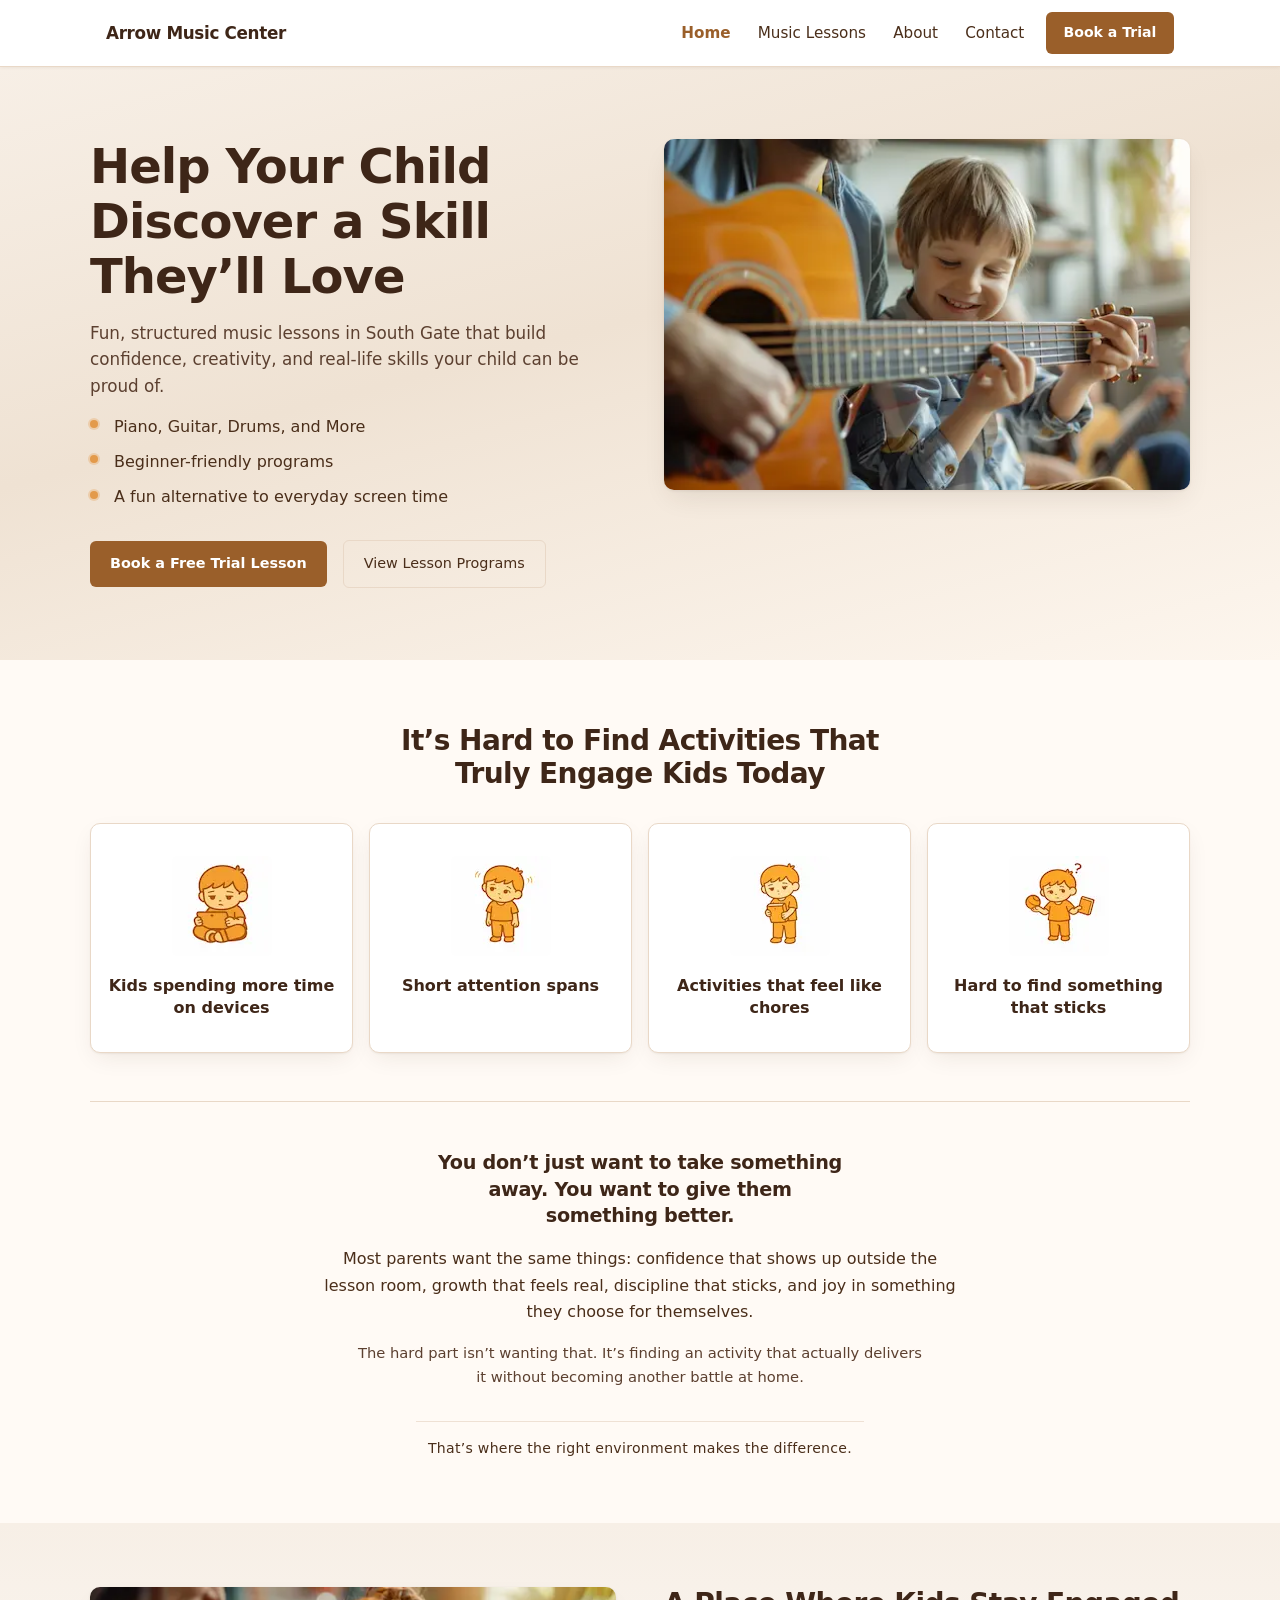
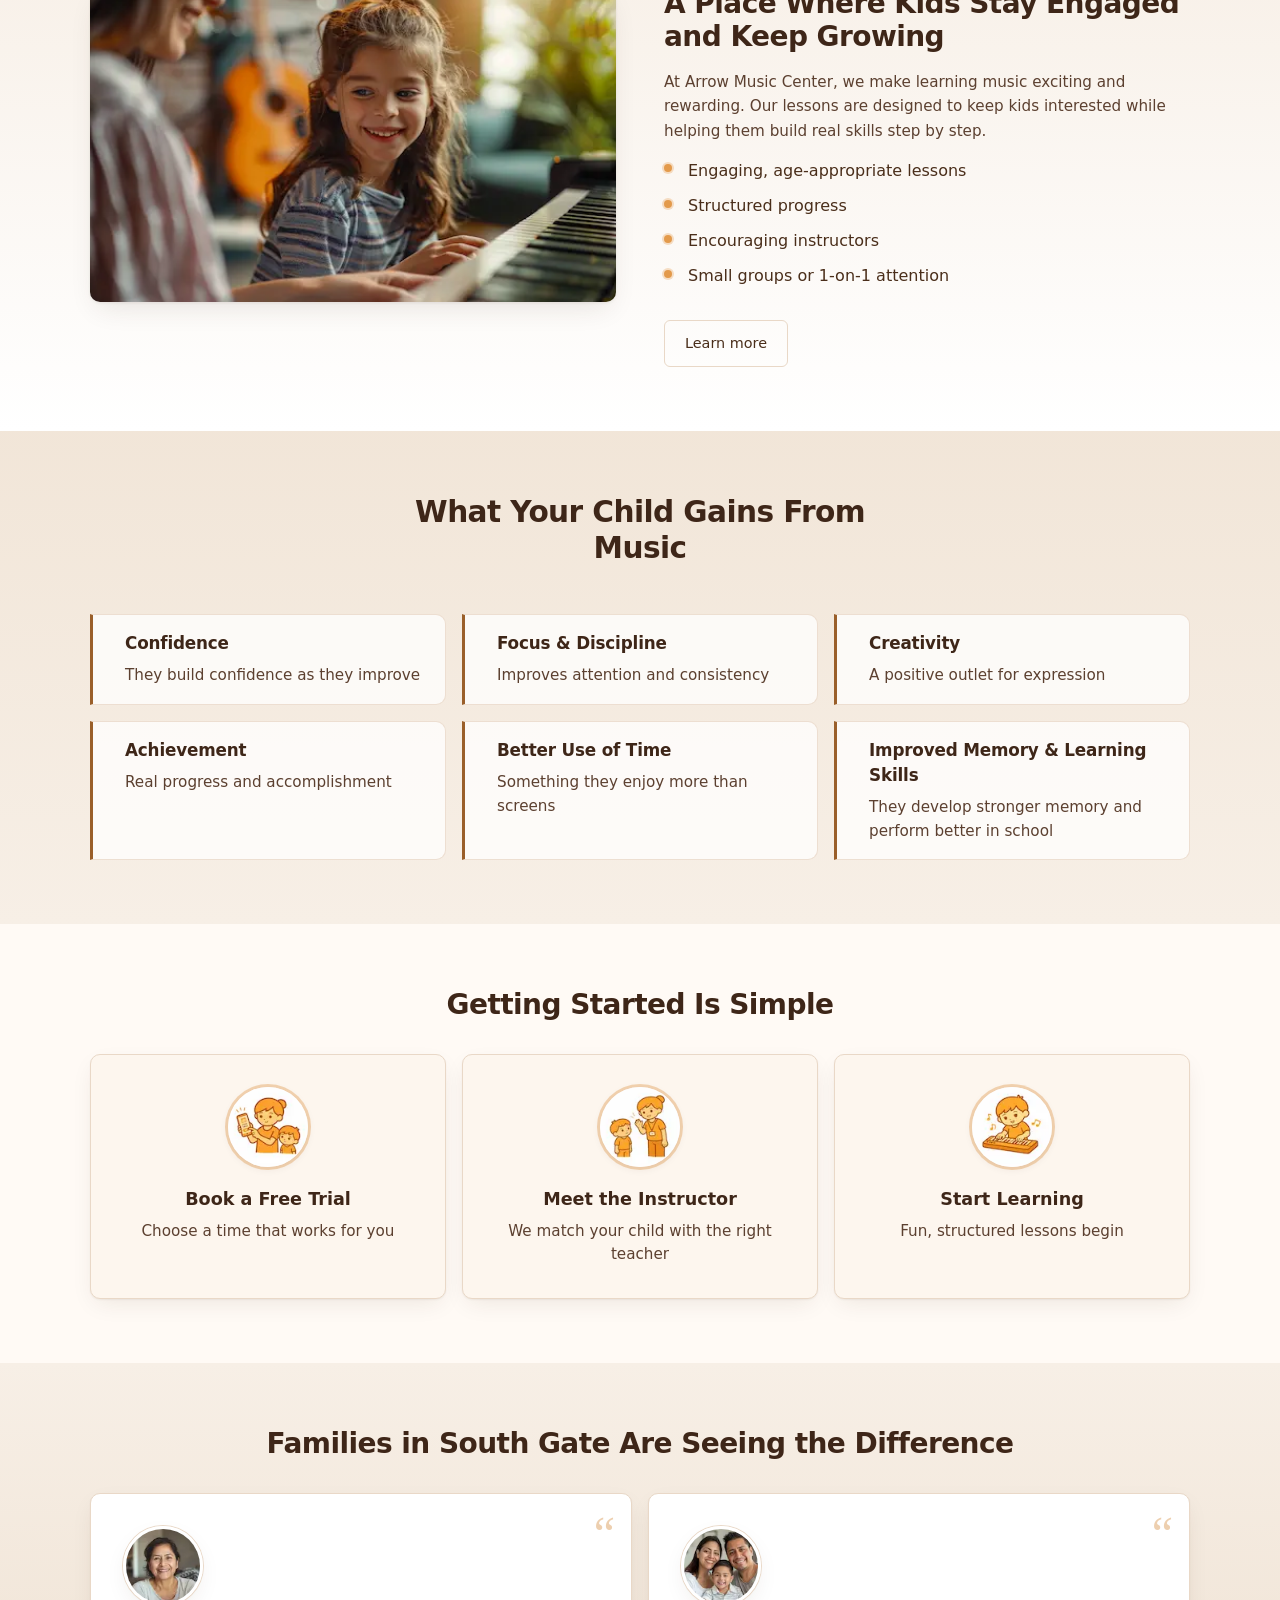
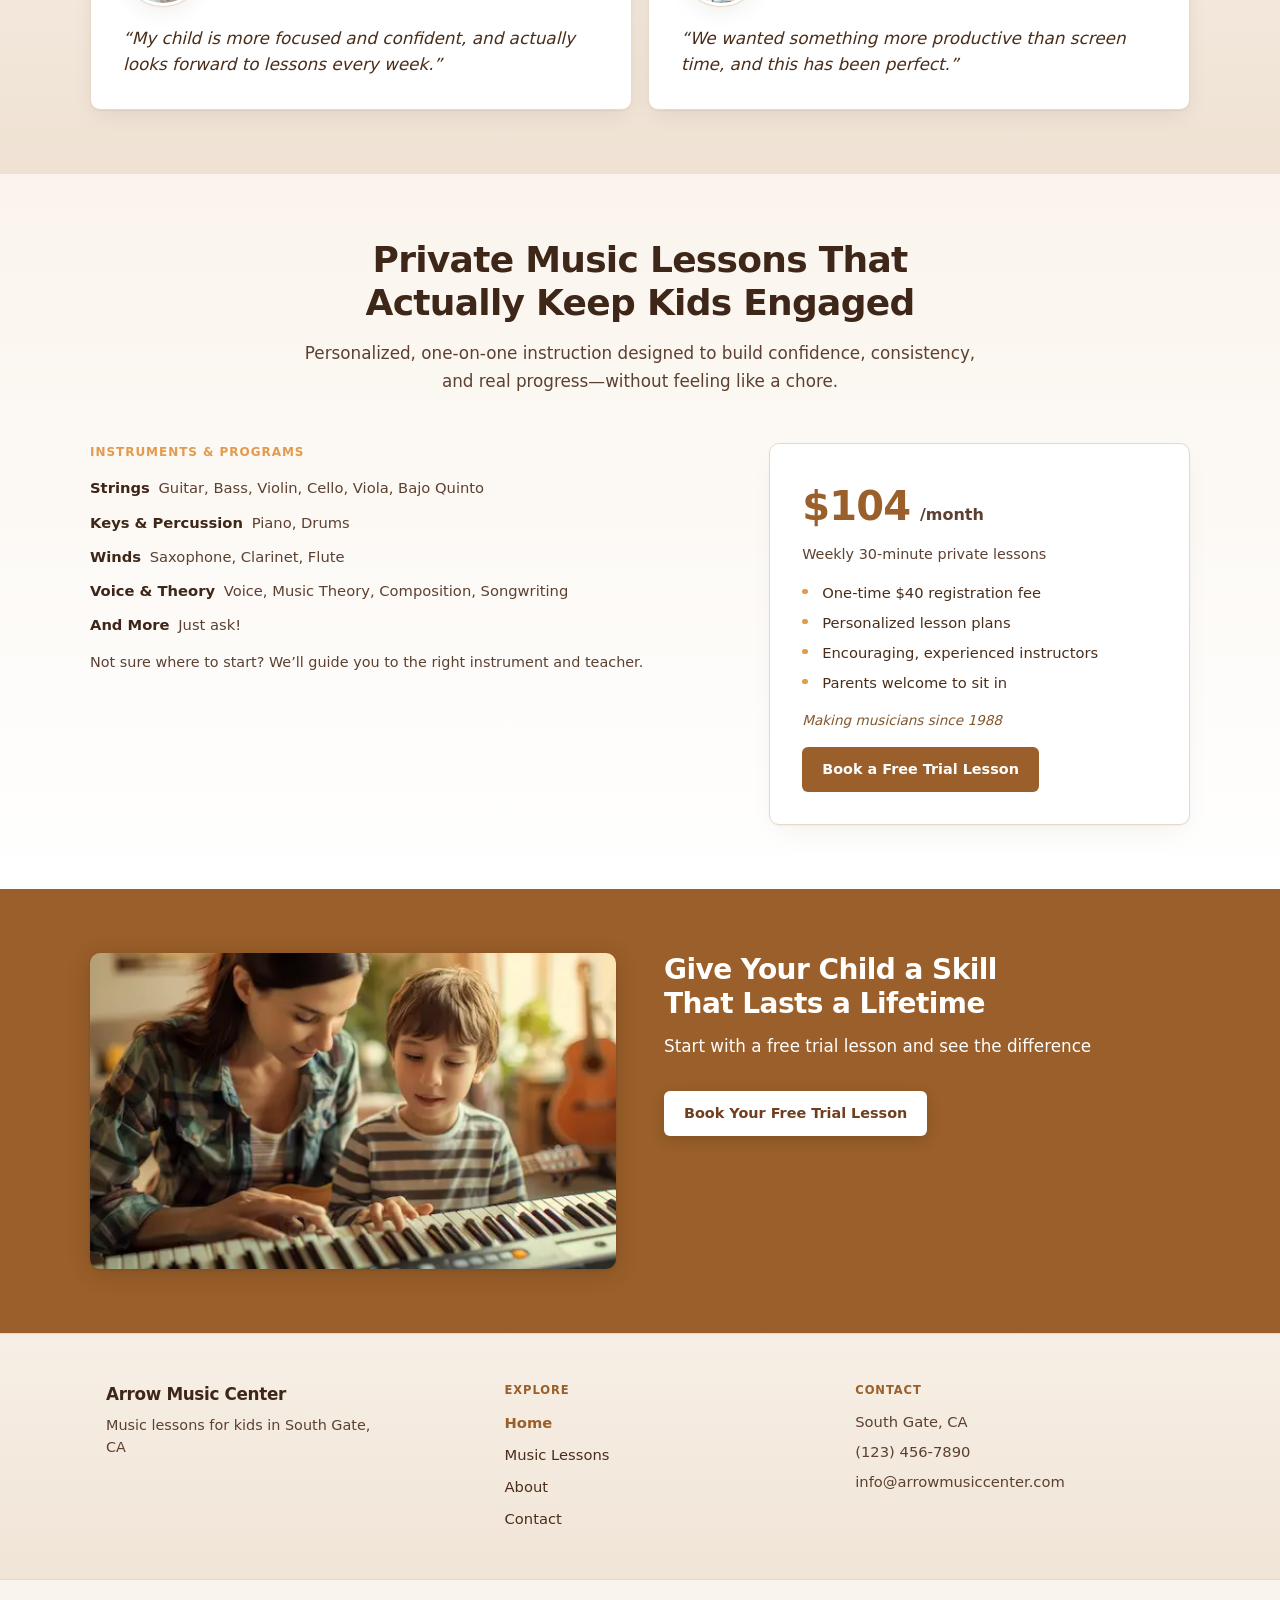
==== commit b1779315: "Improve accessibility: contrast tokens, nav label, CTA text Darken primary and text tokens for WCAG " ====
--- a/index.html
+++ b/index.html
@@ -23,12 +23,13 @@
           aria-label="Arrow Music Center, home"
           >Arrow Music Center</a
         >
-        <input type="checkbox" id="site-nav-toggle" class="site-header__checkbox" />
-        <label
-          for="site-nav-toggle"
-          class="site-header__menu-btn"
-          aria-label="Open menu"
-        >
+        <input
+          type="checkbox"
+          id="site-nav-toggle"
+          class="site-header__checkbox"
+          aria-label="Open navigation menu"
+        />
+        <label for="site-nav-toggle" class="site-header__menu-btn">
           <span class="site-header__menu-icon"></span>
         </label>
         <label for="site-nav-toggle" class="site-header__backdrop" aria-hidden="true"></label>
--- a/styles/global.css
+++ b/styles/global.css
@@ -2,8 +2,8 @@
    CSS VARIABLES (WOOD THEME)
 ========================= */
 :root {
-  /* Brand (refined wood system) */
-  --color-primary: #b87344; /* polished wood */
+  /* Brand (refined wood system) — primary darkened vs pure white for WCAG AA text */
+  --color-primary: #9a5f2a;
   --color-primary-light: #d89a5b; /* lighter varnish */
   --color-primary-dark: #6f3f1f; /* deeper, richer wood (improved contrast) */
 
@@ -12,8 +12,8 @@
 
   /* Core text (warm but readable) */
   --color-secondary: #3e2618; /* deep brown */
-  --color-text: #5a3824; /* softened text */
-  --color-muted: #8c6a52; /* muted brown */
+  --color-text: #4a2e1a; /* body text — sufficient contrast on cream backgrounds */
+  --color-muted: #5c4030; /* secondary text — AA on #fffaf5 and footer bar */
 
   /* Backgrounds (light wood / paper tones) */
   --color-bg: #fffaf5;
@@ -198,6 +198,7 @@
 .btn--primary {
   background: var(--color-primary);
   color: var(--color-on-primary);
+  font-weight: 600;
 }
 
 .btn--secondary {
@@ -241,7 +242,8 @@
   position: sticky;
   top: 0;
   z-index: 100;
-  background: color-mix(in srgb, var(--color-surface) 88%, transparent);
+  /* Slightly more opaque surface so nav link text meets contrast on varied backdrops */
+  background: color-mix(in srgb, var(--color-surface) 94%, transparent);
   backdrop-filter: blur(12px);
   -webkit-backdrop-filter: blur(12px);
   border-bottom: 1px solid var(--color-border);
@@ -510,8 +512,9 @@
   overflow: hidden;
   box-shadow: var(--shadow-image);
   aspect-ratio: 3 / 2;
-  max-width: 560px;
+  max-width: min(100%, 560px);
   margin-inline: auto;
+  width: 100%;
 }
 
 .hero__image {
@@ -573,6 +576,17 @@
 
   .hero__content {
     order: -1;
+  }
+
+  /* Keep hero photos from dominating narrow viewports */
+  .hero__image-wrapper {
+    max-width: min(100%, 22rem);
+  }
+}
+
+@media (max-width: 479px) {
+  .hero__image-wrapper {
+    max-width: min(100%, 17.5rem);
   }
 }
 
@@ -792,7 +806,7 @@
 .site-footer__copy {
   margin: 0;
   font-size: 0.82rem;
-  color: var(--color-muted);
+  color: var(--color-text);
   line-height: 1.45;
 }
 
--- a/styles/home.css
+++ b/styles/home.css
@@ -154,7 +154,7 @@
   font-size: 0.88rem;
   font-weight: 500;
   line-height: 1.5;
-  color: color-mix(in srgb, var(--color-primary) 38%, var(--color-muted));
+  color: var(--color-text);
   letter-spacing: 0.02em;
 }
 
@@ -220,7 +220,8 @@
   overflow: hidden;
   box-shadow: var(--shadow-cta-image);
   aspect-ratio: 5 / 3;
-  max-width: 520px;
+  max-width: min(100%, 520px);
+  width: 100%;
   margin-inline: auto;
 }
 
@@ -465,6 +466,7 @@
 /* Layout */
 .programs__content {
   display: grid;
+  grid-template-columns: 1fr;
   gap: var(--spacing-xl);
 }
 
@@ -598,8 +600,8 @@
   font-weight: 600;
 }
 
-/* Desktop */
-@media (min-width: 768px) {
+/* Side-by-side instruments + pricing (wide screens only) */
+@media (min-width: 900px) {
   .programs__content {
     grid-template-columns: 1.2fr 0.8fr;
     align-items: start;
@@ -647,7 +649,7 @@
   margin-bottom: var(--spacing-lg);
   font-size: 1.05rem;
   line-height: 1.55;
-  opacity: 0.95;
+  color: var(--color-on-primary);
   max-width: 36rem;
   margin-inline: auto;
 }
@@ -689,6 +691,16 @@
   .cta__content {
     order: -1;
   }
+
+  .cta__image-wrapper {
+    max-width: min(100%, 22rem);
+  }
+}
+
+@media (max-width: 479px) {
+  .cta__image-wrapper {
+    max-width: min(100%, 17.5rem);
+  }
 }
 
 /* Tablet */
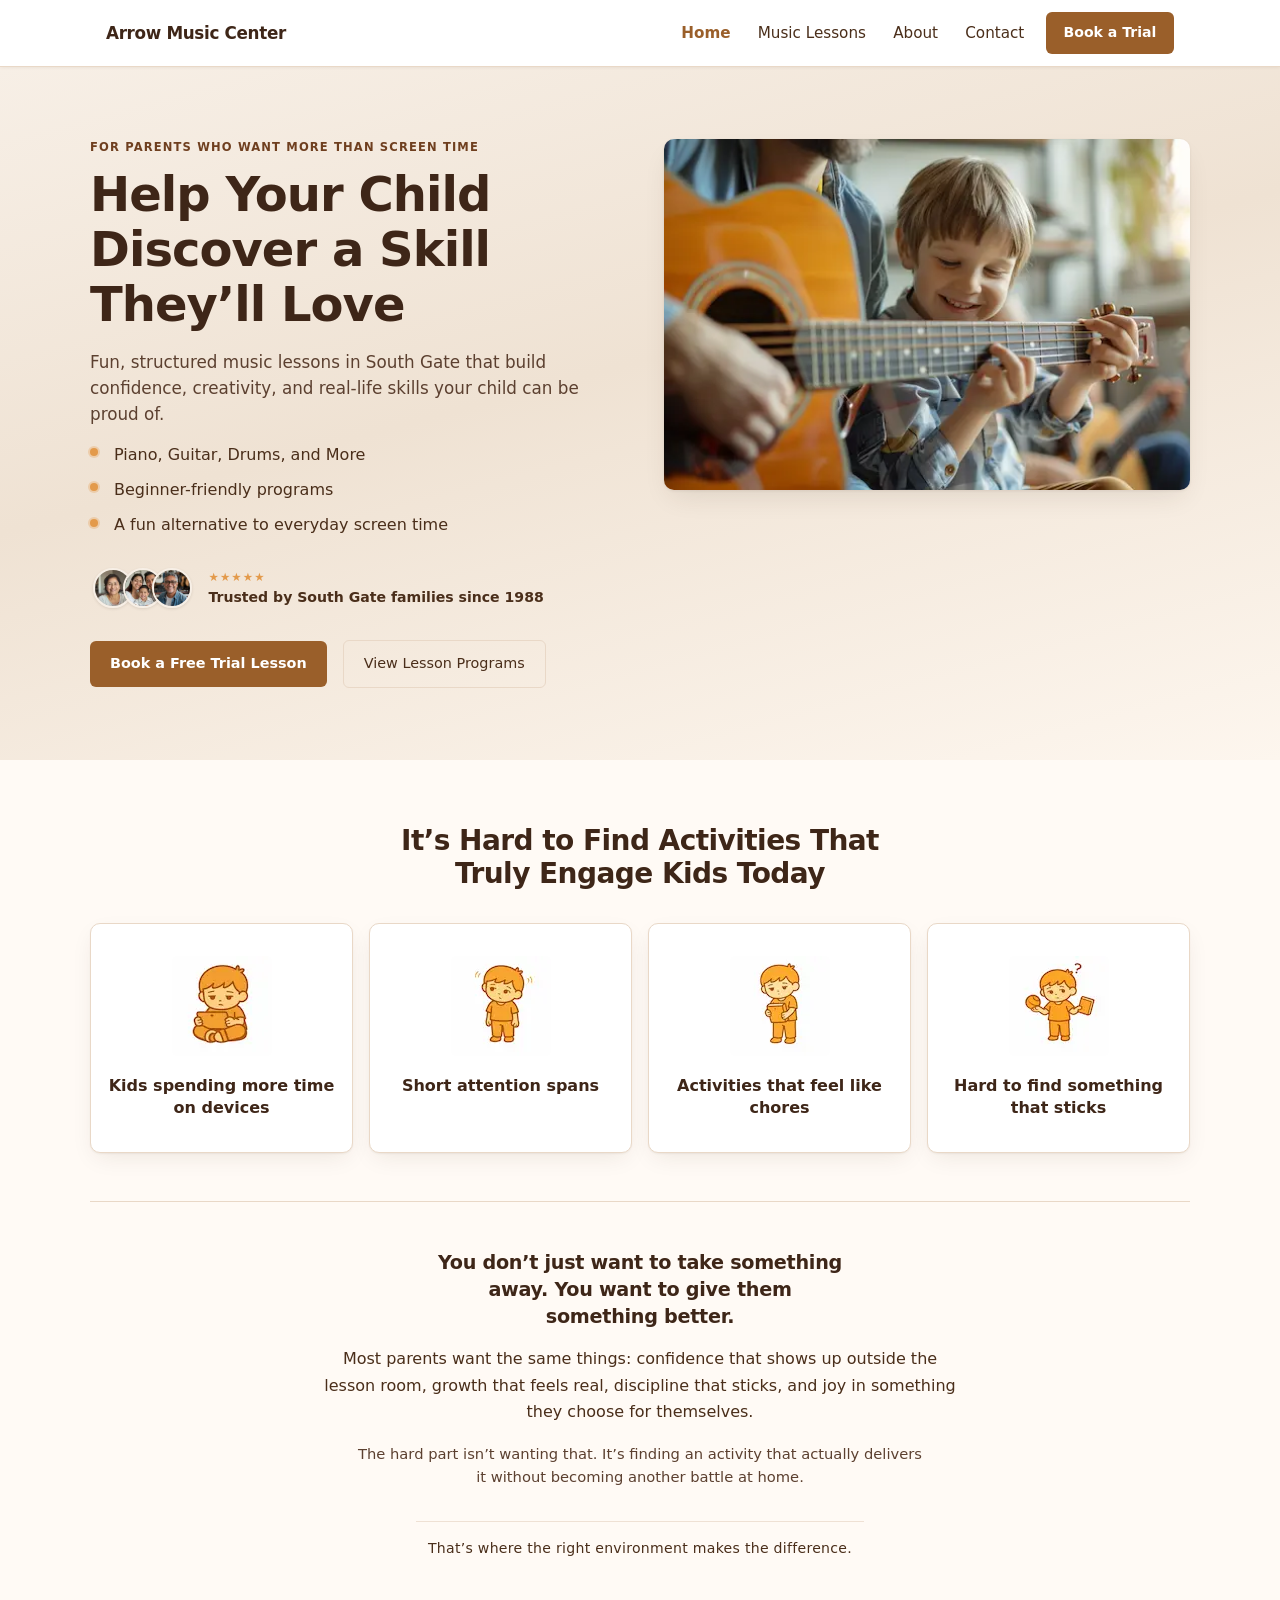
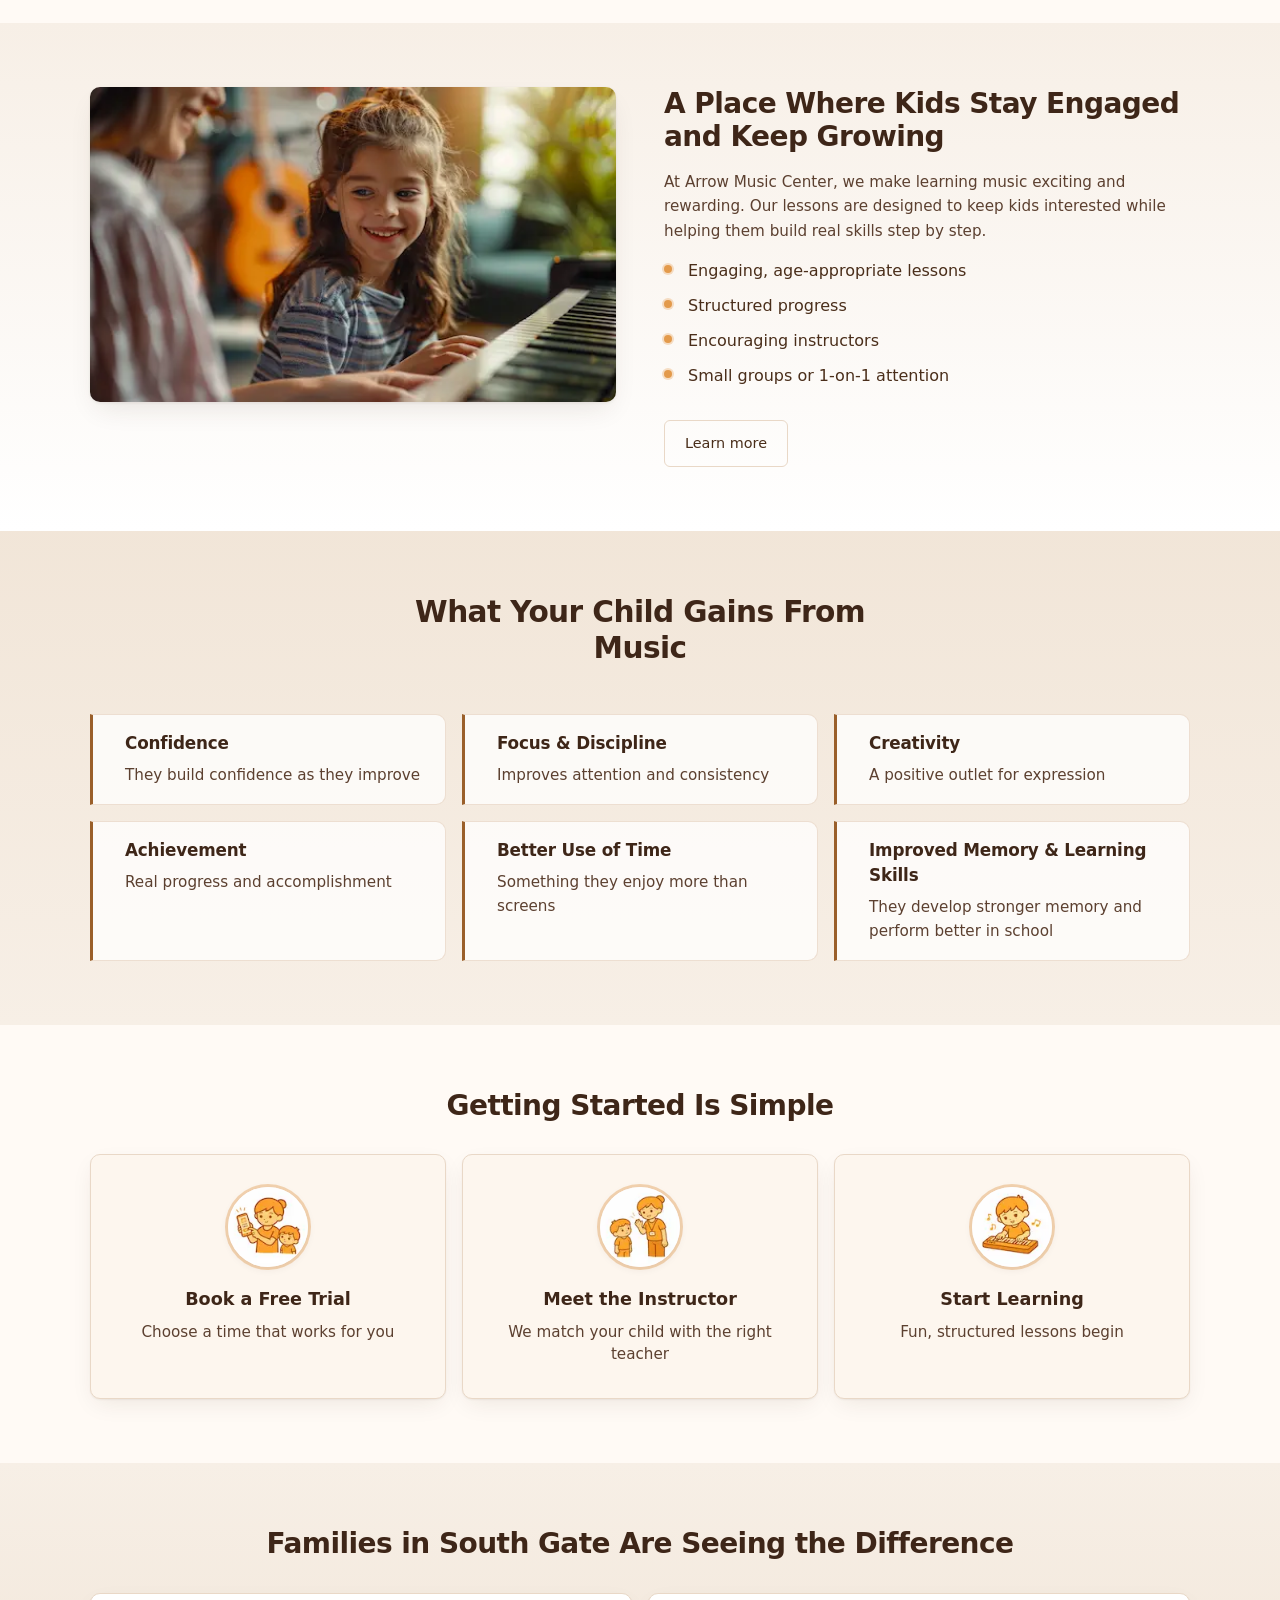
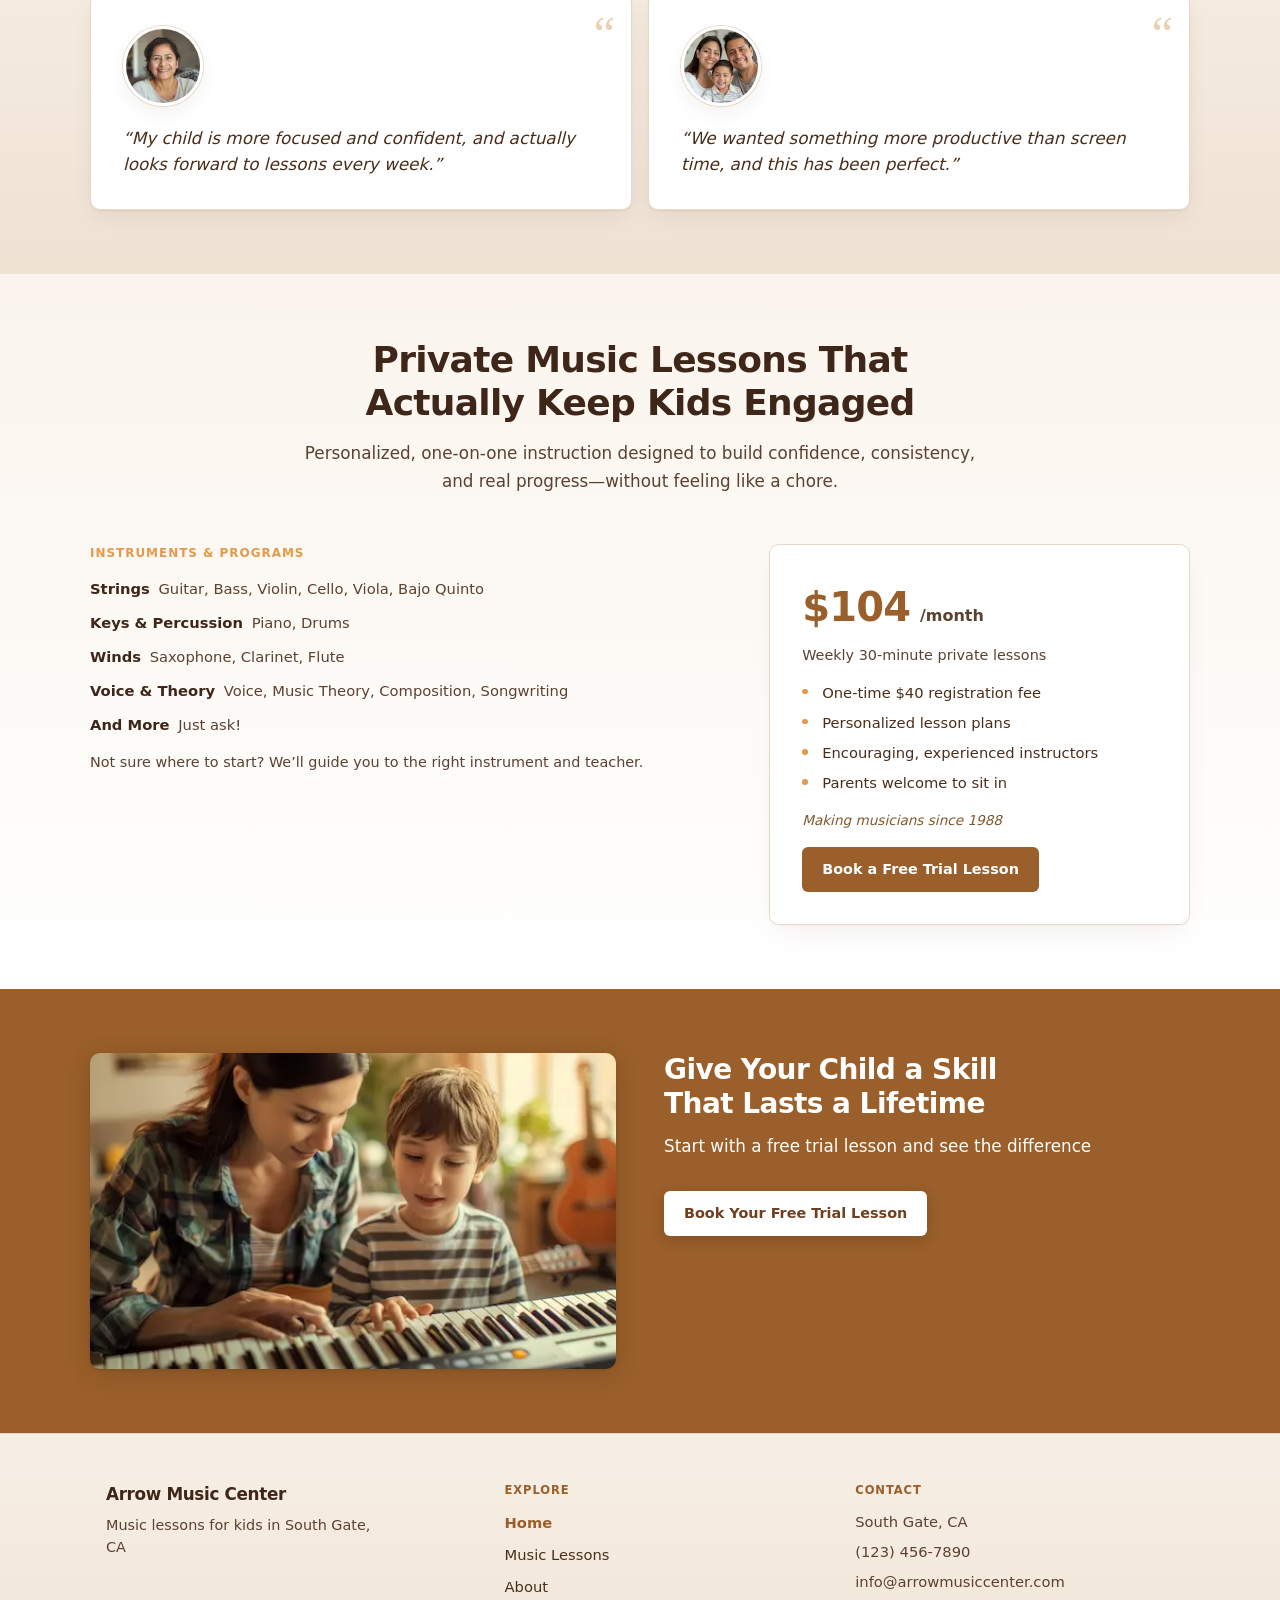
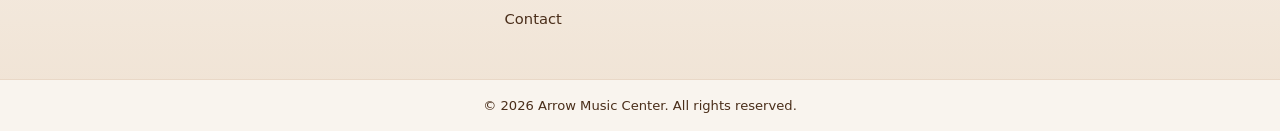
==== commit 2a9c6558: "Home hero: eyebrow, social proof strip, and mobile layout Add marketing eyebrow above the H1; avatar" ====
--- a/index.html
+++ b/index.html
@@ -32,7 +32,11 @@
         <label for="site-nav-toggle" class="site-header__menu-btn">
           <span class="site-header__menu-icon"></span>
         </label>
-        <label for="site-nav-toggle" class="site-header__backdrop" aria-hidden="true"></label>
+        <label
+          for="site-nav-toggle"
+          class="site-header__backdrop"
+          aria-hidden="true"
+        ></label>
         <nav class="site-header__nav" aria-label="Main navigation">
           <ul class="site-header__list">
             <li>
@@ -64,7 +68,7 @@
       <!-- HERO -->
       <section
         class="home__hero hero"
-        aria-labelledby="home-hero-heading"
+        aria-labelledby="home-hero-eyebrow home-hero-heading"
       >
         <div class="hero__container">
           <div class="hero__image-wrapper">
@@ -78,6 +82,9 @@
           </div>
 
           <div class="hero__content">
+            <p class="hero__eyebrow" id="home-hero-eyebrow">
+              For parents who want more than screen time
+            </p>
             <h1 class="hero__title" id="home-hero-heading">
               Help Your Child Discover a Skill They’ll Love
             </h1>
@@ -95,6 +102,46 @@
               </li>
             </ul>
 
+            <div class="hero__social-proof">
+              <div class="hero__avatar-stack" aria-hidden="true">
+                <img
+                  src="images/home/single-parent-avatar.webp"
+                  alt=""
+                  width="40"
+                  height="40"
+                  class="hero__avatar"
+                  decoding="async"
+                />
+                <img
+                  src="images/home/family-avatar.webp"
+                  alt=""
+                  width="40"
+                  height="40"
+                  class="hero__avatar"
+                  decoding="async"
+                />
+                <img
+                  src="images/home/instructor-1.webp"
+                  alt=""
+                  width="40"
+                  height="40"
+                  class="hero__avatar"
+                  decoding="async"
+                />
+              </div>
+              <p class="hero__social-proof-copy">
+                <span class="hero__social-proof-sr"
+                  >Rated 5 out of 5 stars.
+                </span>
+                <span class="hero__social-proof-stars" aria-hidden="true"
+                  >★★★★★</span
+                >
+                <span class="hero__social-proof-tagline">
+                  Trusted by South Gate families since 1988
+                </span>
+              </p>
+            </div>
+
             <div class="hero__actions">
               <a
                 href="contact.html#booking-form"
@@ -110,10 +157,7 @@
       </section>
 
       <!-- PROBLEM -->
-      <section
-        class="home__problem problem"
-        aria-labelledby="problem-heading"
-      >
+      <section class="home__problem problem" aria-labelledby="problem-heading">
         <div class="problem__container">
           <h2 class="problem__title" id="problem-heading">
             It’s Hard to Find Activities That Truly Engage Kids Today
--- a/styles/home.css
+++ b/styles/home.css
@@ -36,6 +36,116 @@
   line-height: 1.6;
   color: var(--color-muted);
   margin-bottom: var(--spacing-md);
+}
+
+/* =========================
+   HOME HERO — eyebrow (home page only)
+========================= */
+.home__hero .hero__eyebrow {
+  margin: 0 0 var(--spacing-sm);
+  max-width: 28rem;
+  margin-inline: auto;
+  font-size: 0.72rem;
+  font-weight: 700;
+  line-height: 1.4;
+  letter-spacing: 0.1em;
+  text-transform: uppercase;
+  color: var(--color-primary-dark);
+}
+
+/* =========================
+   HOME HERO — social proof (home page only)
+========================= */
+.home__hero .hero__social-proof {
+  display: flex;
+  flex-wrap: wrap;
+  align-items: center;
+  gap: var(--spacing-md);
+  margin-bottom: var(--spacing-lg);
+  max-width: 24rem;
+  margin-inline: auto;
+}
+
+.home__hero .hero__avatar-stack {
+  display: flex;
+  flex-shrink: 0;
+  padding-left: 0.2rem;
+}
+
+.home__hero .hero__avatar {
+  width: 2.5rem;
+  height: 2.5rem;
+  border-radius: 50%;
+  object-fit: cover;
+  border: 2px solid var(--color-bg-muted);
+  box-shadow: 0 1px 3px rgb(var(--rgb-shadow) / 0.12);
+  margin-left: -0.65rem;
+}
+
+.home__hero .hero__avatar:first-child {
+  margin-left: 0;
+}
+
+.home__hero .hero__social-proof-copy {
+  margin: 0;
+  flex: 1 1 12rem;
+  min-width: 0;
+  text-align: left;
+  line-height: 1.35;
+}
+
+.home__hero .hero__social-proof-sr {
+  position: absolute;
+  width: 1px;
+  height: 1px;
+  padding: 0;
+  margin: -1px;
+  overflow: hidden;
+  clip: rect(0, 0, 0, 0);
+  white-space: nowrap;
+  border: 0;
+}
+
+.home__hero .hero__social-proof-stars {
+  display: block;
+  font-size: 0.72rem;
+  letter-spacing: 0.1em;
+  color: var(--color-accent);
+  margin-bottom: 0.15rem;
+}
+
+.home__hero .hero__social-proof-tagline {
+  display: block;
+  font-size: 0.88rem;
+  font-weight: 600;
+  color: var(--color-text);
+}
+
+@media (max-width: 1023px) {
+  .home__hero .hero__eyebrow {
+    text-align: center;
+  }
+
+  /* Stars + tagline first; avatar row below (DOM has avatars first) */
+  .home__hero .hero__social-proof {
+    flex-direction: column-reverse;
+    align-items: center;
+    justify-content: center;
+    gap: var(--spacing-sm);
+    max-width: none;
+  }
+
+  .home__hero .hero__avatar-stack {
+    padding-left: 0;
+    justify-content: center;
+  }
+
+  .home__hero .hero__social-proof-copy {
+    flex: none;
+    width: 100%;
+    max-width: 22rem;
+    text-align: center;
+  }
 }
 
 /* =========================
@@ -716,6 +826,29 @@
 
 /* Desktop */
 @media (min-width: 1024px) {
+  .home__hero .hero__eyebrow {
+    margin-inline: 0;
+    text-align: left;
+  }
+
+  .home__hero .hero__social-proof {
+    flex-direction: row;
+    align-items: center;
+    gap: var(--spacing-md);
+    margin-inline: 0;
+    max-width: none;
+  }
+
+  .home__hero .hero__avatar-stack {
+    justify-content: flex-start;
+    padding-left: 0.2rem;
+  }
+
+  .home__hero .hero__social-proof-copy {
+    flex: 1 1 12rem;
+    text-align: left;
+  }
+
   /* Solution: image left, copy right */
   .solution__container {
     display: flex;
